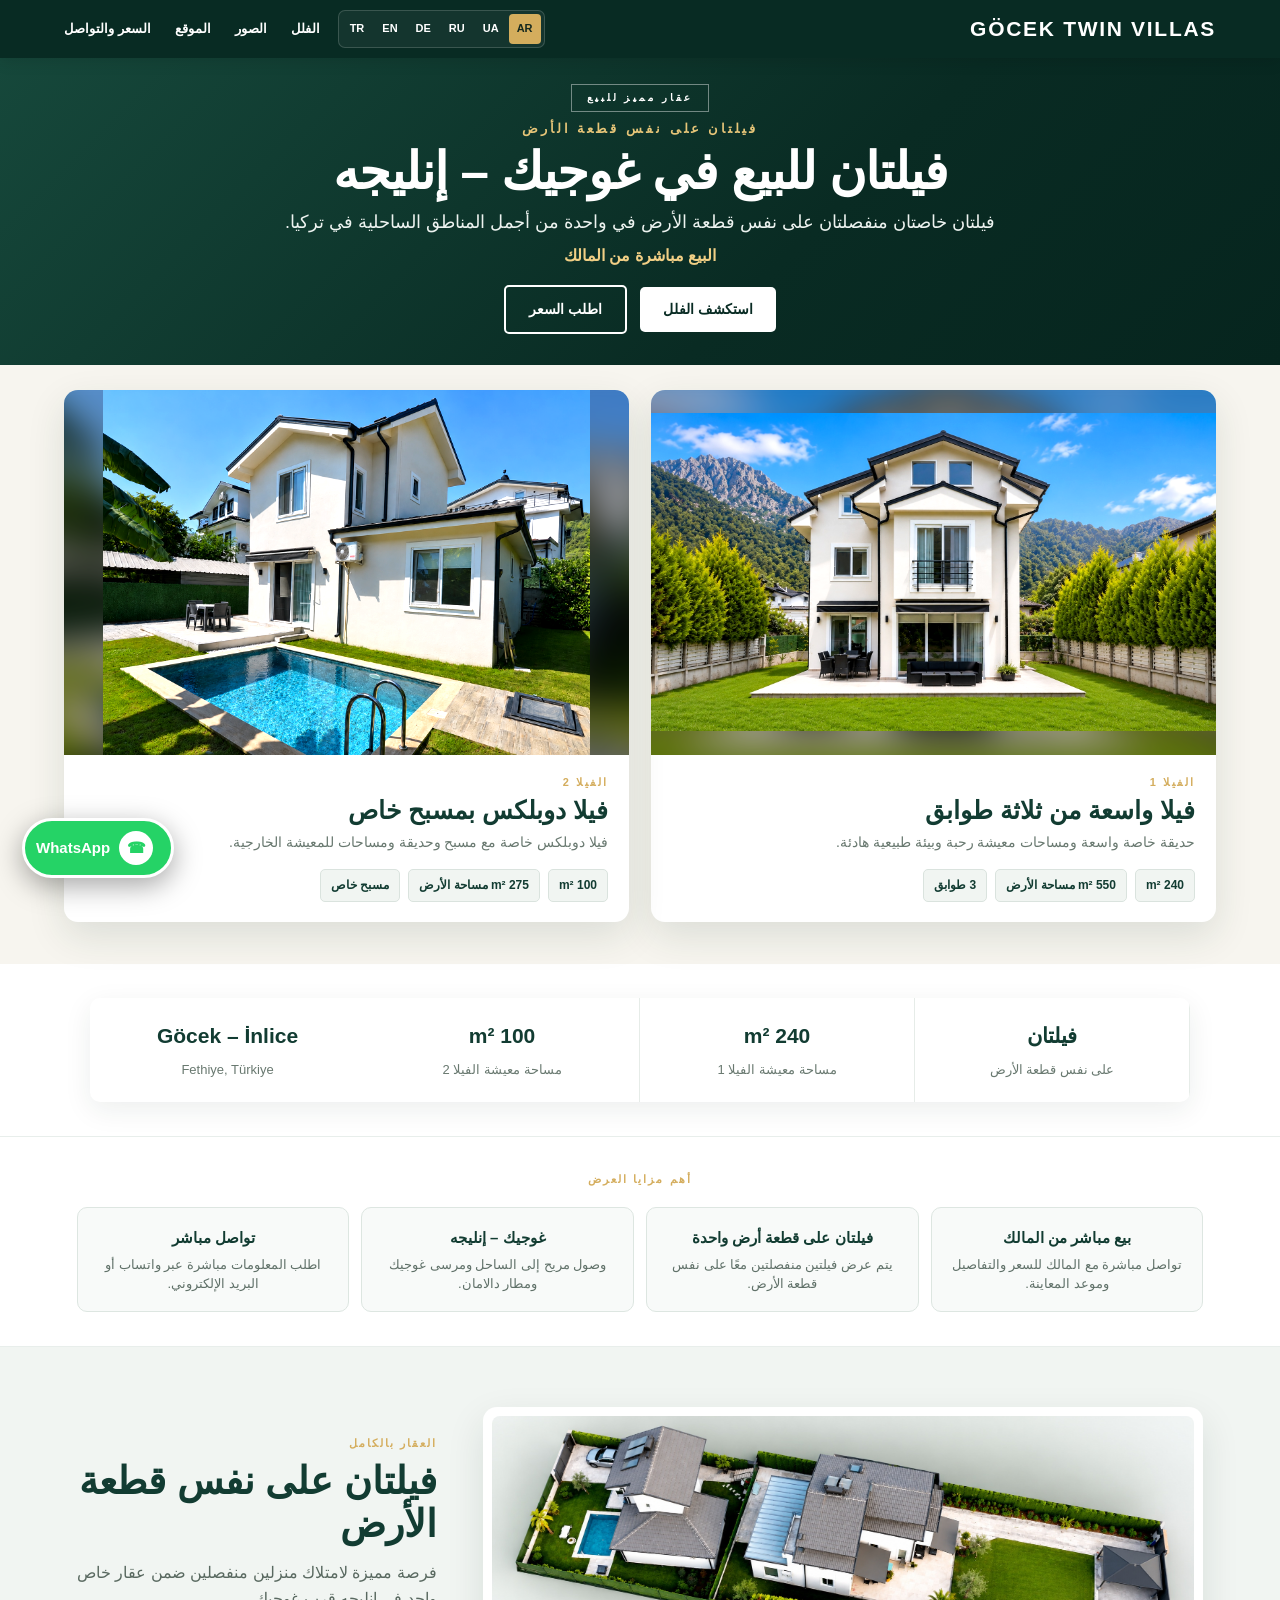
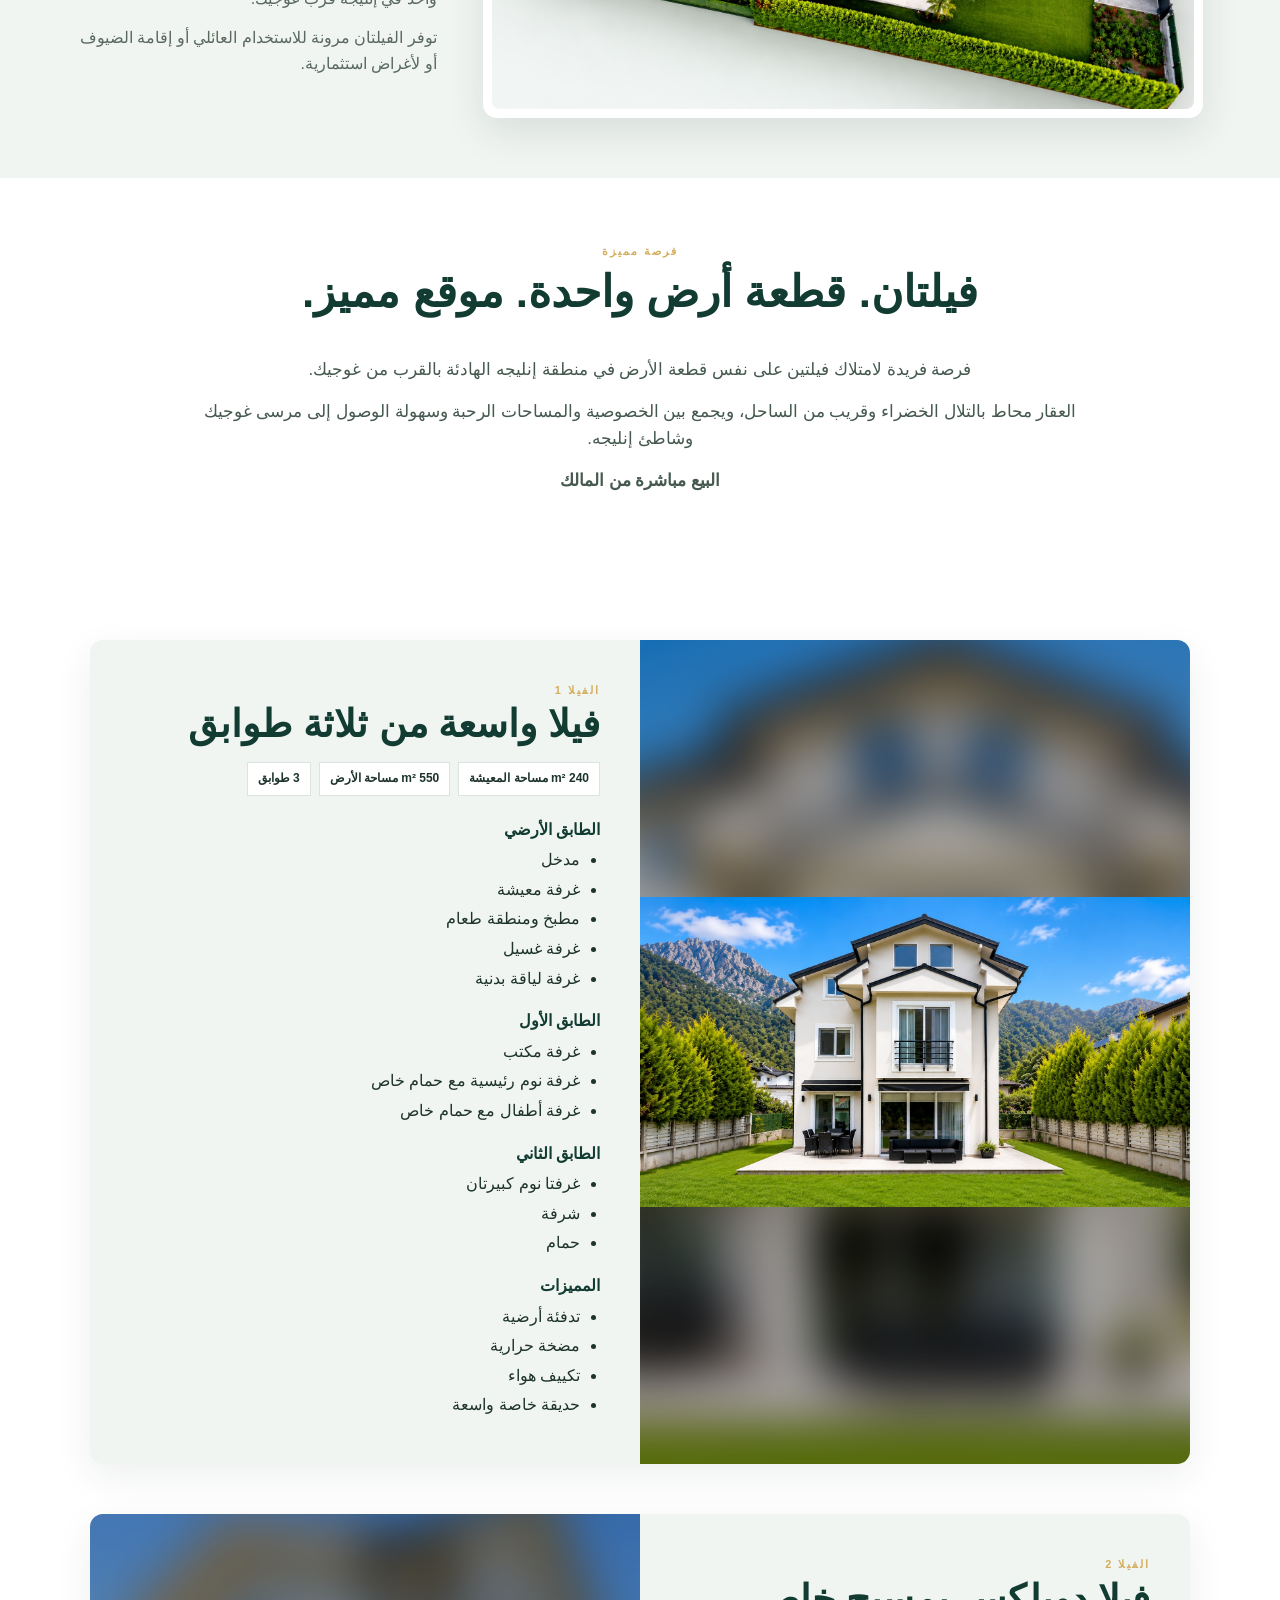
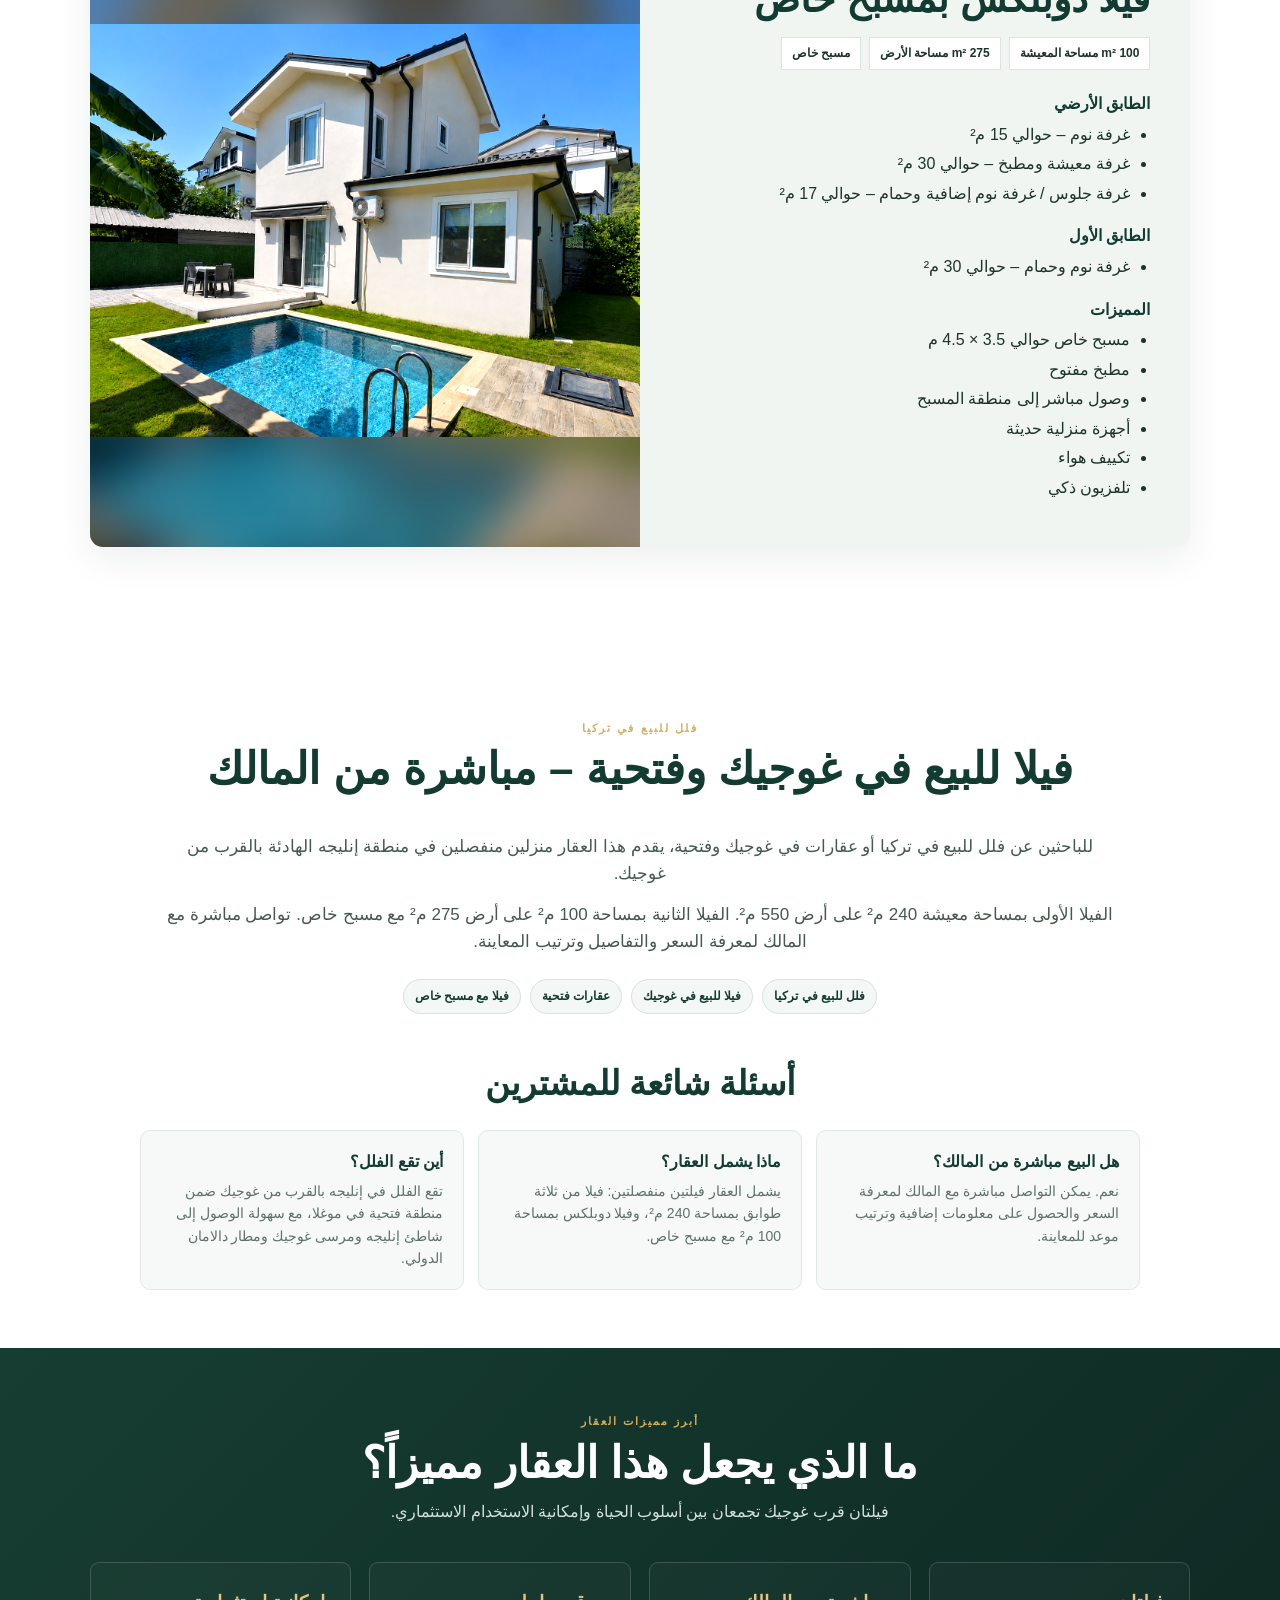
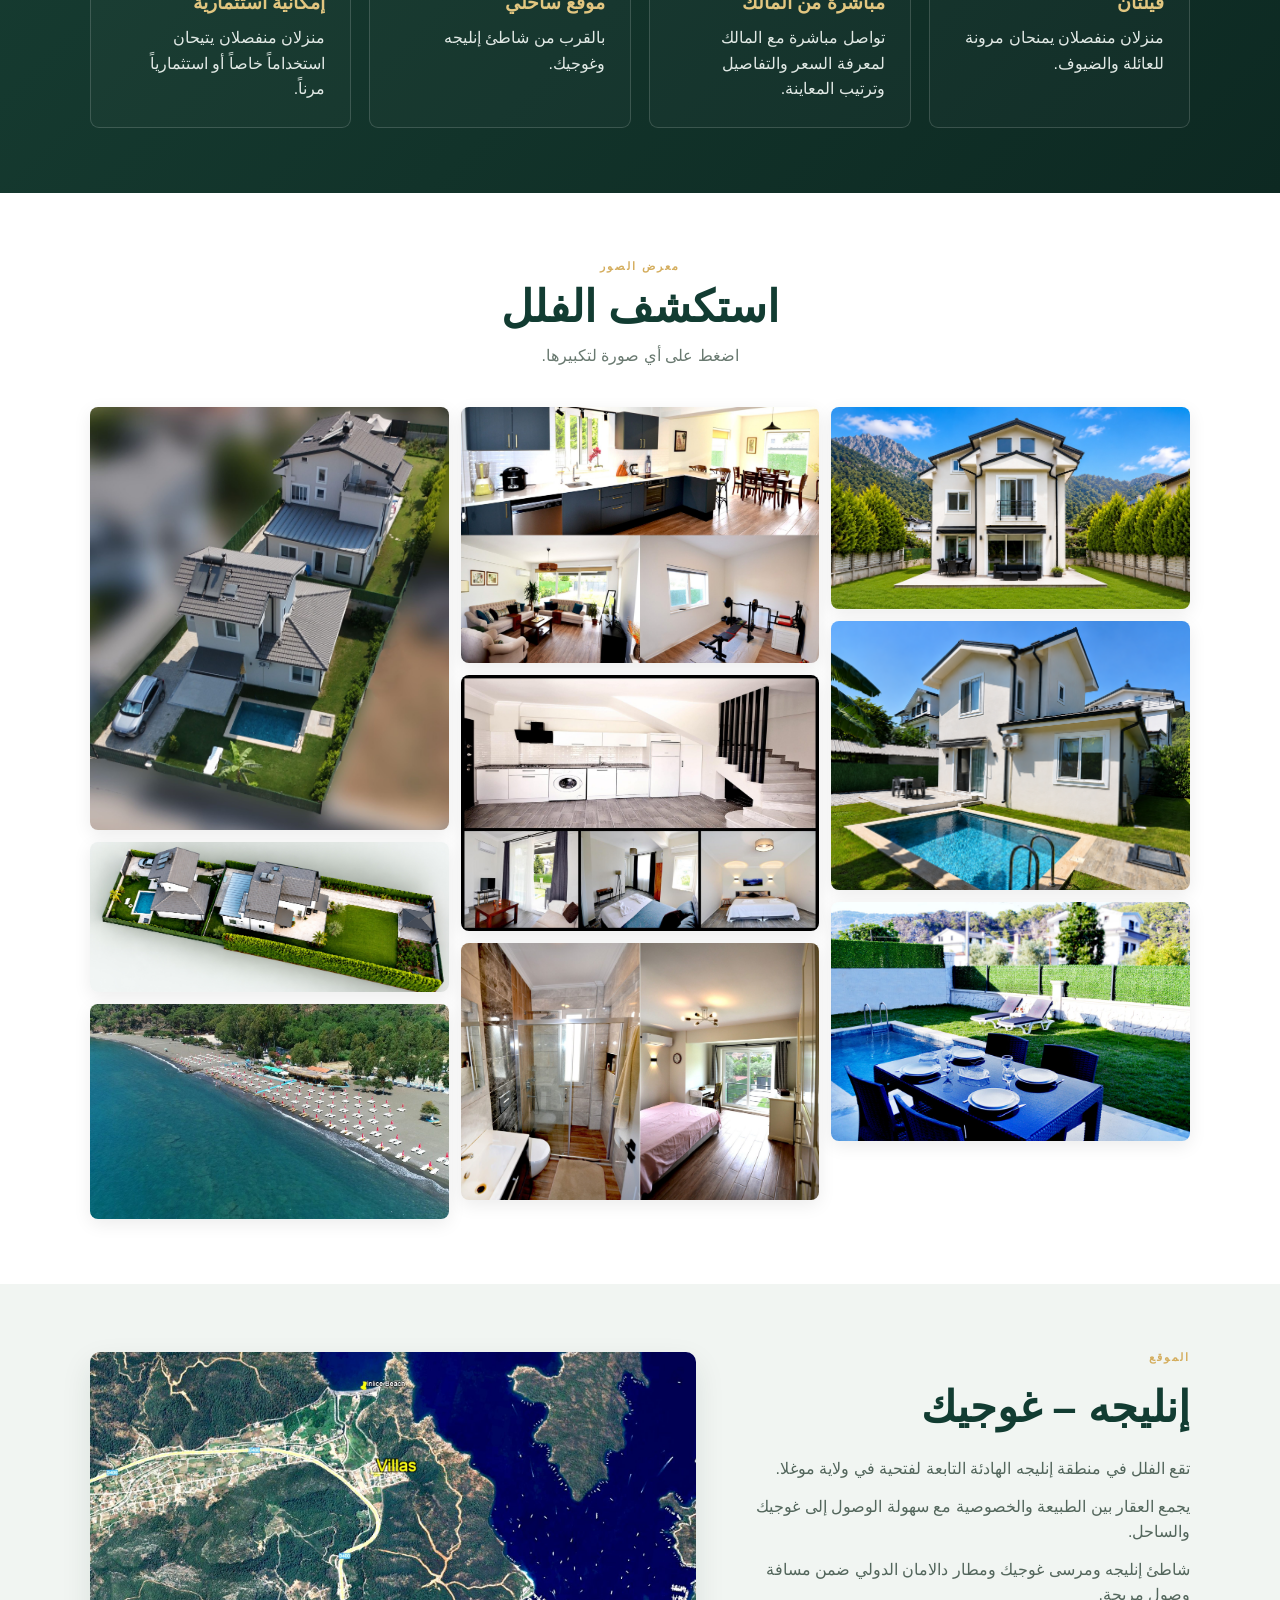
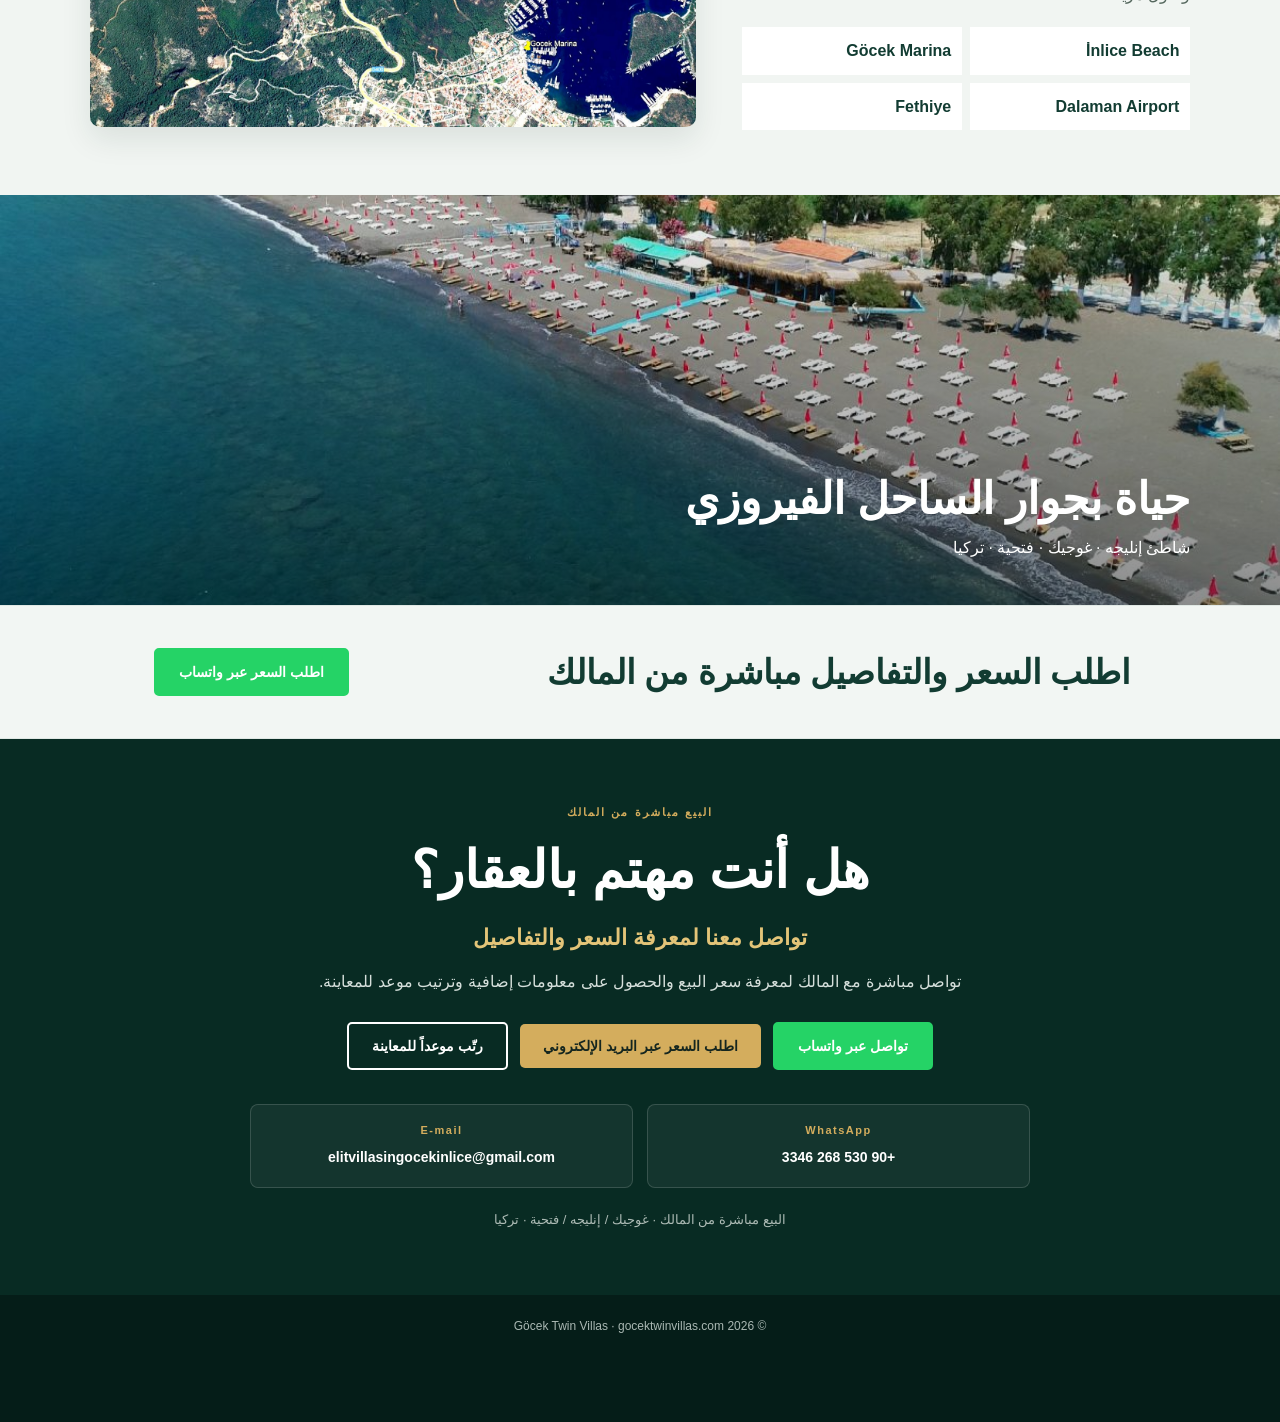
==== ar/index.html @ 081fe154 "y10" ====
<!DOCTYPE html>

<html dir="rtl" lang="ar">
<head>
<!-- Google tag (gtag.js) -->
<script async src="https://www.googletagmanager.com/gtag/js?id=G-7M6QVQJSMQ"></script>
<script>
  window.dataLayer = window.dataLayer || [];
  function gtag(){dataLayer.push(arguments);}
  gtag('js', new Date());
  gtag('config', 'G-7M6QVQJSMQ');
</script>

<meta charset="utf-8"/>
<meta content="width=device-width, initial-scale=1.0" name="viewport"/>
<title>فلل للبيع في غوجيك، تركيا | فيلتان مباشرة من المالك</title>
<meta content="فلل للبيع في تركيا: فيلتان في إنليجه قرب غوجيك وفتحية. فيلا 240 م² وفيلا دوبلكس 100 م² مع مسبح خاص. البيع مباشرة من المالك." name="description"/>
<meta content="index, follow, max-image-preview:large" name="robots"/>
<link href="https://gocektwinvillas.com/ar/" rel="canonical"/>
<link href="https://gocektwinvillas.com/" hreflang="tr-TR" rel="alternate"/>
<link href="https://gocektwinvillas.com/en/" hreflang="en" rel="alternate"/>
<link href="https://gocektwinvillas.com/de/" hreflang="de-DE" rel="alternate"/>
<link href="https://gocektwinvillas.com/ru/" hreflang="ru-RU" rel="alternate"/>
<link href="https://gocektwinvillas.com/uk/" hreflang="uk-UA" rel="alternate"/>
<link href="https://gocektwinvillas.com/ar/" hreflang="ar" rel="alternate"/>
<link href="https://gocektwinvillas.com/en/" hreflang="x-default" rel="alternate"/>
<link href='data:image/svg+xml,&lt;svg xmlns="http://www.w3.org/2000/svg" viewBox="0 0 100 100"&gt;&lt;rect width="100" height="100" rx="18" fill="%23082b23"/&gt;&lt;path d="M15 52L50 22L85 52V84H60V61H40V84H15Z" fill="%23d4ad5d"/&gt;&lt;/svg&gt;' rel="icon" type="image/svg+xml"/>
<meta content="website" property="og:type"/>
<meta content="فلل للبيع في غوجيك، تركيا | فيلتان مباشرة من المالك" property="og:title"/>
<meta content="فلل للبيع في تركيا: فيلتان في إنليجه قرب غوجيك وفتحية. فيلا 240 م² وفيلا دوبلكس 100 م² مع مسبح خاص. البيع مباشرة من المالك." property="og:description"/>
<meta content="https://gocektwinvillas.com/ar/" property="og:url"/>
<meta content="https://gocektwinvillas.com/villa-aerial-overview.jpg?v=1600" property="og:image"/>
<meta content="Göcek Twin Villas" property="og:site_name"/>
<meta content="tr_TR" property="og:locale:alternate"/>
<meta content="en_US" property="og:locale:alternate"/>
<meta content="de_DE" property="og:locale:alternate"/>
<meta content="ru_RU" property="og:locale:alternate"/>
<meta content="uk_UA" property="og:locale:alternate"/>
<meta content="ar_AR" property="og:locale:alternate"/>
<meta content="ar_AR" property="og:locale"/>
<meta content="summary_large_image" name="twitter:card"/>
<meta content="فلل للبيع في غوجيك، تركيا | فيلتان مباشرة من المالك" name="twitter:title"/>
<meta content="فلل للبيع في تركيا: فيلتان في إنليجه قرب غوجيك وفتحية. فيلا 240 م² وفيلا دوبلكس 100 م² مع مسبح خاص. البيع مباشرة من المالك." name="twitter:description"/>
<meta content="https://gocektwinvillas.com/villa-aerial-overview.jpg?v=1600" name="twitter:image"/>
<link as="image" href="/villa-garden-exterior.jpg?v=1600" rel="preload"/><link href="/style.css?v=1600" rel="stylesheet"/>
<script type="application/ld+json">
{
  "@context":"https://schema.org",
  "@type":"WebPage",
  "url":"https://gocektwinvillas.com/ar/",
  "name":"فلل للبيع في غوجيك، تركيا | فيلتان مباشرة من المالك",
  "description":"فلل للبيع في تركيا: فيلتان في إنليجه قرب غوجيك وفتحية. فيلا 240 م² وفيلا دوبلكس 100 م² مع مسبح خاص. البيع مباشرة من المالك.",
  "inLanguage":"ar",
  "about":{
    "@type":"Place",
    "name":"Göcek Twin Villas",
    "address":{
      "@type":"PostalAddress",
      "addressLocality":"İnlice",
      "addressRegion":"Muğla",
      "addressCountry":"TR"
    }
  }
}
</script>
<script type="application/ld+json">
{
  "@context": "https://schema.org",
  "@type": "FAQPage",
  "mainEntity": [
    {
      "@type": "Question",
      "name": "هل البيع مباشرة من المالك؟",
      "acceptedAnswer": {
        "@type": "Answer",
        "text": "نعم. يمكن التواصل مباشرة مع المالك لمعرفة السعر والحصول على معلومات إضافية وترتيب موعد للمعاينة."
      }
    },
    {
      "@type": "Question",
      "name": "ماذا يشمل العقار؟",
      "acceptedAnswer": {
        "@type": "Answer",
        "text": "توجد فيلتان منفصلتان على نفس قطعة الأرض: فيلا من ثلاثة طوابق بمساحة 240 م²، وفيلا دوبلكس بمساحة 100 م² مع مسبح خاص."
      }
    },
    {
      "@type": "Question",
      "name": "أين تقع الفلل؟",
      "acceptedAnswer": {
        "@type": "Answer",
        "text": "تقع الفلل في إنليجه بالقرب من غوجيك ضمن منطقة فتحية في موغلا، مع سهولة الوصول إلى شاطئ إنليجه ومرسى غوجيك ومطار دالامان الدولي."
      }
    }
  ]
}
</script>
</head>
<body>
<nav>
<a class="logo" href="/ar/">GÖCEK TWIN VILLAS</a>
<div class="nav-right">
<div class="nav-links">
<a href="#villas">الفلل</a>
<a href="#gallery">الصور</a>
<a href="#location">الموقع</a>
<a href="#contact">السعر والتواصل</a>
</div>
<div class="language-switcher">
<a href="/" hreflang="tr-TR">TR</a>
<a href="/en/" hreflang="en">EN</a>
<a href="/de/" hreflang="de-DE">DE</a>
<a href="/ru/" hreflang="ru-RU">RU</a>
<a href="/uk/" hreflang="uk-UA">UA</a>
<a class="active" href="/ar/" hreflang="ar">AR</a>
</div>
</div>
</nav>
<header class="hero" id="top">
<div class="sale-badge">عقار مميز للبيع</div>
<div class="hero-kicker">فيلتان على نفس قطعة الأرض</div>
<h1>فيلتان للبيع في غوجيك – إنليجه</h1>
<p class="hero-description">فيلتان خاصتان منفصلتان على نفس قطعة الأرض في واحدة من أجمل المناطق الساحلية في تركيا.</p>
<div class="owner-text">البيع مباشرة من المالك</div>
<div class="hero-buttons">
<a class="button button-light" href="#villas">استكشف الفلل</a>
<a class="button button-outline" href="#contact">اطلب السعر</a>
</div>
</header>
<div class="main-villas">
<div class="main-villa-grid">
<article class="property-card villa-one-card">
<div class="property-image-wrap">
<img alt="فيلا واسعة من ثلاثة طوابق مع حديقة خاصة في إنليجه قرب غوجيك" decoding="async" fetchpriority="high" loading="eager" src="/villa-garden-exterior.jpg?v=1600"/>
</div>
<div class="property-content">
<div class="property-label">الفيلا 1</div>
<h2>فيلا واسعة من ثلاثة طوابق</h2>
<p>حديقة خاصة واسعة ومساحات معيشة رحبة وبيئة طبيعية هادئة.</p>
<div class="property-stats">
<div class="property-stat">240 m²</div>
<div class="property-stat">550 m² مساحة الأرض</div>
<div class="property-stat">3 طوابق</div>
</div>
</div>
</article>
<article class="property-card villa-two-card">
<div class="property-image-wrap">
<img alt="فيلا دوبلكس مع مسبح خاص في إنليجه قرب غوجيك" decoding="async" loading="eager" src="/villa-two-new.jpg?v=1600"/>
</div>
<div class="property-content">
<div class="property-label">الفيلا 2</div>
<h2>فيلا دوبلكس بمسبح خاص</h2>
<p>فيلا دوبلكس خاصة مع مسبح وحديقة ومساحات للمعيشة الخارجية.</p>
<div class="property-stats">
<div class="property-stat">100 m²</div>
<div class="property-stat">275 m² مساحة الأرض</div>
<div class="property-stat">مسبح خاص</div>
</div>
</div>
</article>
</div>
</div>
<div class="summary">
<div class="summary-grid">
<div class="summary-item"><strong>فيلتان</strong><span>على نفس قطعة الأرض</span></div>
<div class="summary-item"><strong>240 m²</strong><span>مساحة معيشة الفيلا 1</span></div>
<div class="summary-item"><strong>100 m²</strong><span>مساحة معيشة الفيلا 2</span></div>
<div class="summary-item"><strong>Göcek – İnlice</strong><span>Fethiye, Türkiye</span></div>
</div>
</div>
<section aria-label="أهم مزايا العرض" class="trust-strip">
<div class="container">
<div class="trust-title">أهم مزايا العرض</div>
<div class="trust-grid">
<div class="trust-card"><h3>بيع مباشر من المالك</h3><p>تواصل مباشرة مع المالك للسعر والتفاصيل وموعد المعاينة.</p></div>
<div class="trust-card"><h3>فيلتان على قطعة أرض واحدة</h3><p>يتم عرض فيلتين منفصلتين معًا على نفس قطعة الأرض.</p></div>
<div class="trust-card"><h3>غوجيك – إنليجه</h3><p>وصول مريح إلى الساحل ومرسى غوجيك ومطار دالامان.</p></div>
<div class="trust-card"><h3>تواصل مباشر</h3><p>اطلب المعلومات مباشرة عبر واتساب أو البريد الإلكتروني.</p></div>
</div>
</div>
</section>
<div class="aerial-section">
<div class="aerial-grid">
<div class="aerial-photo">
<img alt="منظر جوي لفيلتين على نفس قطعة الأرض في غوجيك" decoding="async" loading="lazy" src="/villa-aerial-overview.jpg?v=1600"/>
</div>
<div class="aerial-text">
<div class="eyebrow">العقار بالكامل</div>
<h2>فيلتان على نفس قطعة الأرض</h2>
<p>فرصة مميزة لامتلاك منزلين منفصلين ضمن عقار خاص واحد في إنليجه قرب غوجيك.</p>
<p>توفر الفيلتان مرونة للاستخدام العائلي أو إقامة الضيوف أو لأغراض استثمارية.</p>
</div>
</div>
</div>
<section>
<div class="container">
<div class="section-heading">
<div class="eyebrow">فرصة مميزة</div>
<h2>فيلتان. قطعة أرض واحدة. موقع مميز.</h2>
</div>
<div class="intro-copy">
<p>فرصة فريدة لامتلاك فيلتين على نفس قطعة الأرض في منطقة إنليجه الهادئة بالقرب من غوجيك.</p>
<p>العقار محاط بالتلال الخضراء وقريب من الساحل، ويجمع بين الخصوصية والمساحات الرحبة وسهولة الوصول إلى مرسى غوجيك وشاطئ إنليجه.</p>
<p><strong>البيع مباشرة من المالك</strong></p>
</div>
</div>
</section>
<section id="villas">
<div class="container">
<div class="villa-detail">
<div class="villa-photo">
<img alt="فيلا واسعة من ثلاثة طوابق مع حديقة خاصة في إنليجه قرب غوجيك" decoding="async" loading="lazy" src="/villa-garden-exterior.jpg?v=1600"/>
</div>
<div class="villa-info">
<div class="villa-label">الفيلا 1</div>
<h2>فيلا واسعة من ثلاثة طوابق</h2>
<div class="stats">
<div class="stat">240 m² مساحة المعيشة</div>
<div class="stat">550 m² مساحة الأرض</div>
<div class="stat">3 طوابق</div>
</div>
<h3>الطابق الأرضي</h3><ul><li>مدخل</li>
<li>غرفة معيشة</li>
<li>مطبخ ومنطقة طعام</li>
<li>غرفة غسيل</li>
<li>غرفة لياقة بدنية</li></ul>
<h3>الطابق الأول</h3><ul><li>غرفة مكتب</li>
<li>غرفة نوم رئيسية مع حمام خاص</li>
<li>غرفة أطفال مع حمام خاص</li></ul>
<h3>الطابق الثاني</h3><ul><li>غرفتا نوم كبيرتان</li>
<li>شرفة</li>
<li>حمام</li></ul>
<h3>المميزات</h3><ul><li>تدفئة أرضية</li>
<li>مضخة حرارية</li>
<li>تكييف هواء</li>
<li>حديقة خاصة واسعة</li></ul>
</div>
</div>
<div class="villa-detail reverse">
<div class="villa-photo">
<img alt="فيلا دوبلكس مع مسبح خاص في إنليجه قرب غوجيك" decoding="async" loading="lazy" src="/villa-two-new.jpg?v=1600"/>
</div>
<div class="villa-info">
<div class="villa-label">الفيلا 2</div>
<h2>فيلا دوبلكس بمسبح خاص</h2>
<div class="stats">
<div class="stat">100 m² مساحة المعيشة</div>
<div class="stat">275 m² مساحة الأرض</div>
<div class="stat">مسبح خاص</div>
</div>
<h3>الطابق الأرضي</h3><ul><li>غرفة نوم – حوالي 15 م²</li>
<li>غرفة معيشة ومطبخ – حوالي 30 م²</li>
<li>غرفة جلوس / غرفة نوم إضافية وحمام – حوالي 17 م²</li></ul>
<h3>الطابق الأول</h3><ul><li>غرفة نوم وحمام – حوالي 30 م²</li></ul>
<h3>المميزات</h3><ul><li>مسبح خاص حوالي 3.5 × 4.5 م</li>
<li>مطبخ مفتوح</li>
<li>وصول مباشر إلى منطقة المسبح</li>
<li>أجهزة منزلية حديثة</li>
<li>تكييف هواء</li>
<li>تلفزيون ذكي</li></ul>
</div>
</div>
</div>
</section>
<section class="market-seo">
<div class="container">
<div class="section-heading">
<div class="eyebrow">فلل للبيع في تركيا</div>
<h2>فيلا للبيع في غوجيك وفتحية – مباشرة من المالك</h2>
</div>
<div class="market-copy">
<p>للباحثين عن فلل للبيع في تركيا أو عقارات في غوجيك وفتحية، يقدم هذا العقار منزلين منفصلين في منطقة إنليجه الهادئة بالقرب من غوجيك.</p>
<p>الفيلا الأولى بمساحة معيشة 240 م² على أرض 550 م². الفيلا الثانية بمساحة 100 م² على أرض 275 م² مع مسبح خاص. تواصل مباشرة مع المالك لمعرفة السعر والتفاصيل وترتيب المعاينة.</p>
<div class="market-keywords"><span>فلل للبيع في تركيا</span><span>فيلا للبيع في غوجيك</span><span>عقارات فتحية</span><span>فيلا مع مسبح خاص</span></div>
</div>
<div class="faq-wrap">
<h2>أسئلة شائعة للمشترين</h2>
<div class="faq-grid"><div class="faq-item"><h3>هل البيع مباشرة من المالك؟</h3><p>نعم. يمكن التواصل مباشرة مع المالك لمعرفة السعر والحصول على معلومات إضافية وترتيب موعد للمعاينة.</p></div><div class="faq-item"><h3>ماذا يشمل العقار؟</h3><p>يشمل العقار فيلتين منفصلتين: فيلا من ثلاثة طوابق بمساحة 240 م²، وفيلا دوبلكس بمساحة 100 م² مع مسبح خاص.</p></div><div class="faq-item"><h3>أين تقع الفلل؟</h3><p>تقع الفلل في إنليجه بالقرب من غوجيك ضمن منطقة فتحية في موغلا، مع سهولة الوصول إلى شاطئ إنليجه ومرسى غوجيك ومطار دالامان الدولي.</p></div></div>
</div>
</div>
</section>
<section class="highlights">
<div class="container">
<div class="section-heading">
<div class="eyebrow">أبرز مميزات العقار</div>
<h2>ما الذي يجعل هذا العقار مميزاً؟</h2>
<p>فيلتان قرب غوجيك تجمعان بين أسلوب الحياة وإمكانية الاستخدام الاستثماري.</p>
</div>
<div class="highlight-grid"><div class="highlight-card"><h3>فيلتان</h3><p>منزلان منفصلان يمنحان مرونة للعائلة والضيوف.</p></div>
<div class="highlight-card"><h3>مباشرة من المالك</h3><p>تواصل مباشرة مع المالك لمعرفة السعر والتفاصيل وترتيب المعاينة.</p></div>
<div class="highlight-card"><h3>موقع ساحلي</h3><p>بالقرب من شاطئ إنليجه وغوجيك.</p></div>
<div class="highlight-card"><h3>إمكانية استثمارية</h3><p>منزلان منفصلان يتيحان استخداماً خاصاً أو استثمارياً مرناً.</p></div></div>
</div>
</section>
<section id="gallery">
<div class="container">
<div class="section-heading">
<div class="eyebrow">معرض الصور</div>
<h2>استكشف الفلل</h2>
<p>اضغط على أي صورة لتكبيرها.</p>
</div>
<div class="gallery"><img alt="فيلا واسعة من ثلاثة طوابق مع حديقة خاصة في إنليجه قرب غوجيك" decoding="async" loading="lazy" src="/villa-garden-exterior.jpg?v=1600"/>
<img alt="فيلا دوبلكس مع مسبح خاص في إنليجه قرب غوجيك" decoding="async" loading="lazy" src="/villa-two-new.jpg?v=1600"/>
<img alt="مسبح خاص وتراس الفيلا" decoding="async" loading="lazy" src="/villa-pool-terrace.jpg?v=1600"/>
<img alt="غرفة المعيشة الحديثة داخل الفيلا" decoding="async" loading="lazy" src="/villa-interior-living.jpg?v=1600"/>
<img alt="تفاصيل داخلية لفلل Göcek Twin Villas" decoding="async" loading="lazy" src="/villa-interior-collage.jpg?v=1600"/>
<img alt="غرفة نوم وحمام في الفيلا" decoding="async" loading="lazy" src="/villa-bedroom-bathroom.jpg?v=1600"/>
<img alt="منظر جوي للفلل في إنليجه قرب غوجيك" decoding="async" loading="lazy" src="/villa-drone-view.jpg?v=1600"/>
<img alt="منظر جوي لفيلتين على نفس قطعة الأرض في غوجيك" decoding="async" loading="lazy" src="/villa-aerial-overview.jpg?v=1600"/>
<img alt="شاطئ إنليجه قرب غوجيك في تركيا" decoding="async" loading="lazy" src="/ince-beach.jpg?v=1600"/></div>
</div>
</section>
<section class="location" id="location">
<div class="container location-grid">
<div>
<div class="eyebrow">الموقع</div>
<h2>إنليجه – غوجيك</h2>
<p>تقع الفلل في منطقة إنليجه الهادئة التابعة لفتحية في ولاية موغلا.</p>
<p>يجمع العقار بين الطبيعة والخصوصية مع سهولة الوصول إلى غوجيك والساحل.</p>
<p>شاطئ إنليجه ومرسى غوجيك ومطار دالامان الدولي ضمن مسافة وصول مريحة.</p>
<div class="location-points">
<div class="location-point">İnlice Beach</div>
<div class="location-point">Göcek Marina</div>
<div class="location-point">Dalaman Airport</div>
<div class="location-point">Fethiye</div>
</div>
</div>
<div>
<img alt="خريطة موقع الفلل في إنليجه قرب غوجيك" decoding="async" loading="lazy" src="/villa-location-map.jpg?v=1600"/>
</div>
</div>
</section>
<div class="beach-banner">
<div>
<h2>حياة بجوار الساحل الفيروزي</h2>
<p>شاطئ إنليجه · غوجيك · فتحية · تركيا</p>
</div>
</div>
<section aria-label="اطلب السعر والتفاصيل مباشرة من المالك" class="pre-contact-cta">
<div class="pre-contact-inner">
<h2>اطلب السعر والتفاصيل مباشرة من المالك</h2>
<a class="button button-whatsapp" href="https://wa.me/905302683346?text=%D9%85%D8%B1%D8%AD%D8%A8%D8%A7%D9%8B%D8%8C%20%D8%A3%D9%88%D8%AF%20%D9%85%D8%B9%D8%B1%D9%81%D8%A9%20%D8%B3%D8%B9%D8%B1%20%D8%A7%D9%84%D8%A8%D9%8A%D8%B9%20%D9%88%D8%AA%D9%81%D8%A7%D8%B5%D9%8A%D9%84%20%D8%A7%D9%84%D9%81%D9%8A%D9%84%D8%AA%D9%8A%D9%86%20%D8%A7%D9%84%D9%85%D9%88%D8%AC%D9%88%D8%AF%D8%AA%D9%8A%D9%86%20%D8%B9%D9%84%D9%89%20%D9%86%D9%81%D8%B3%20%D9%82%D8%B7%D8%B9%D8%A9%20%D8%A7%D9%84%D8%A3%D8%B1%D8%B6%20%D9%81%D9%8A%20%D8%BA%D9%88%D8%AC%D9%8A%D9%83%20-%20%D8%A5%D9%86%D9%84%D9%8A%D8%AC%D9%87." rel="noopener noreferrer" target="_blank">اطلب السعر عبر واتساب</a>
</div>
</section>
<section class="contact" id="contact">
<div class="container">
<div class="eyebrow">البيع مباشرة من المالك</div>
<h2>هل أنت مهتم بالعقار؟</h2>
<div class="price">تواصل معنا لمعرفة السعر والتفاصيل</div>
<p class="contact-description">تواصل مباشرة مع المالك لمعرفة سعر البيع والحصول على معلومات إضافية وترتيب موعد للمعاينة.</p>
<a class="button button-whatsapp" href="https://wa.me/905302683346?text=%D9%85%D8%B1%D8%AD%D8%A8%D8%A7%D9%8B%D8%8C%20%D8%A3%D9%88%D8%AF%20%D8%A7%D9%84%D8%AD%D8%B5%D9%88%D9%84%20%D8%B9%D9%84%D9%89%20%D9%85%D8%B9%D9%84%D9%88%D9%85%D8%A7%D8%AA%20%D9%88%D9%85%D8%B9%D8%B1%D9%81%D8%A9%20%D8%B3%D8%B9%D8%B1%20%D8%A7%D9%84%D9%81%D9%8A%D9%84%D8%AA%D9%8A%D9%86%20%D9%81%D9%8A%20%D8%BA%D9%88%D8%AC%D9%8A%D9%83%D8%8C%20%D8%A5%D9%86%D9%84%D9%8A%D8%AC%D9%87." rel="noopener noreferrer" target="_blank">تواصل عبر واتساب</a>
<a class="button button-gold" href="mailto:elitvillasingocekinlice@gmail.com?subject=G%C3%B6cek%20Twin%20Villas%20-%20%D8%B7%D9%84%D8%A8%20%D8%A7%D9%84%D8%B3%D8%B9%D8%B1">اطلب السعر عبر البريد الإلكتروني</a>
<a class="button button-outline" href="mailto:elitvillasingocekinlice@gmail.com?subject=%D8%B1%D8%AA%D9%91%D8%A8%20%D9%85%D9%88%D8%B9%D8%AF%D8%A7%D9%8B%20%D9%84%D9%84%D9%85%D8%B9%D8%A7%D9%8A%D9%86%D8%A9">رتّب موعداً للمعاينة</a>
<div class="contact-info">
<div class="contact-info-box">
<span class="contact-info-label">WhatsApp</span>
<a href="https://wa.me/905302683346" rel="noopener noreferrer" target="_blank">+90 530 268 3346</a>
</div>
<div class="contact-info-box">
<span class="contact-info-label">E-mail</span>
<a href="mailto:elitvillasingocekinlice@gmail.com">elitvillasingocekinlice@gmail.com</a>
</div>
</div>
<div class="direct-owner-footer">البيع مباشرة من المالك · غوجيك / إنليجه / فتحية · تركيا</div>
</div>
</section>
<footer>© 2026 Göcek Twin Villas · gocektwinvillas.com</footer>
<a aria-label="تواصل عبر واتساب" class="floating-whatsapp" href="https://wa.me/905302683346?text=%D9%85%D8%B1%D8%AD%D8%A8%D8%A7%D9%8B%D8%8C%20%D8%A3%D9%88%D8%AF%20%D8%A7%D9%84%D8%AD%D8%B5%D9%88%D9%84%20%D8%B9%D9%84%D9%89%20%D9%85%D8%B9%D9%84%D9%88%D9%85%D8%A7%D8%AA%20%D9%88%D9%85%D8%B9%D8%B1%D9%81%D8%A9%20%D8%B3%D8%B9%D8%B1%20%D8%A7%D9%84%D9%81%D9%8A%D9%84%D8%AA%D9%8A%D9%86%20%D9%81%D9%8A%20%D8%BA%D9%88%D8%AC%D9%8A%D9%83%D8%8C%20%D8%A5%D9%86%D9%84%D9%8A%D8%AC%D9%87." rel="noopener noreferrer" target="_blank">
<span class="whatsapp-icon">☎</span>
<span class="floating-whatsapp-text">WhatsApp</span>
</a>
<div class="lightbox" id="lightbox">
<span class="close-lightbox" id="closeLightbox">×</span>
<img alt="صورة Göcek Twin Villas" id="lightboxImage" src=""/>
</div>
<script src="/gallery.js?v=1600"></script>
</body>
</html>
---- style.css ----
:root{
  --green:#123c32; --dark:#082b23; --dark2:#051d18; --gold:#d4ad5d;
  --cream:#f7f5ef; --light:#f1f5f2; --text:#1d332b; --muted:#697970; --white:#fff;
}
*{box-sizing:border-box;margin:0;padding:0}
html{scroll-behavior:smooth}
body{font-family:Arial,Helvetica,sans-serif;background:#fff;color:var(--text);line-height:1.6}
img{display:block;max-width:100%}
a{text-decoration:none}
nav{position:sticky;top:0;z-index:1500;min-height:58px;display:flex;justify-content:space-between;align-items:center;gap:20px;padding:9px 5%;background:var(--dark);box-shadow:0 3px 15px rgba(0,0,0,.12)}
.logo{color:#fff;font-size:21px;font-weight:900;letter-spacing:1.7px;white-space:nowrap}
.nav-right{display:flex;align-items:center;gap:18px}
.nav-links{display:flex;align-items:center;gap:24px}
.nav-links a{color:#fff;font-size:13px;font-weight:800}
.nav-links a:hover{color:var(--gold)}
.language-switcher{display:flex;align-items:center;gap:2px;padding:3px;border:1px solid rgba(255,255,255,.16);border-radius:7px;background:rgba(255,255,255,.05)}
.language-switcher a{border-radius:4px;padding:6px 8px;color:#fff;font-size:11px;font-weight:800}
.language-switcher a:hover{background:rgba(255,255,255,.12)}
.language-switcher a.active{color:#14281f;background:var(--gold)}
.hero{width:100%;padding:25px 20px 27px;text-align:center;color:#fff;background:linear-gradient(135deg,#16483b 0%,#092b23 62%,#06251e 100%)}
.sale-badge{display:inline-block;margin-bottom:7px;padding:5px 15px;border:1px solid rgba(255,255,255,.42);font-size:10px;font-weight:800;letter-spacing:3px}
.hero-kicker{margin-bottom:5px;color:#e6c578;font-size:13px;font-weight:900;letter-spacing:3px}
.hero h1{max-width:940px;margin:0 auto 10px;font-size:clamp(35px,4vw,52px);line-height:1.04;letter-spacing:-1px}
.hero-description{max-width:830px;margin:0 auto 5px;color:#edf3f0;font-size:clamp(15px,1.5vw,18px)}
.owner-text{margin-top:6px;color:#f1cf85;font-size:16px;font-weight:900}
.hero-buttons{margin-top:13px}
.button{display:inline-block;margin:4px;padding:11px 23px;border-radius:5px;font-size:14px;font-weight:900;transition:.2s}
.button:hover{transform:translateY(-2px)}
.button-light{color:var(--dark);background:#fff}
.button-outline{color:#fff;border:2px solid #fff;background:transparent}
.button-gold{color:#15261f;background:var(--gold)}
.button-whatsapp{color:#fff;border:2px solid #25D366;background:#25D366}
.main-villas{width:100%;padding:25px 5% 42px;background:var(--cream)}
.main-villa-grid{width:min(1450px,100%);margin:0 auto;display:grid;grid-template-columns:repeat(2,minmax(0,1fr));gap:22px;align-items:stretch}
.property-card{width:100%;min-width:0;display:flex;flex-direction:column;overflow:hidden;border-radius:14px;background:#fff;box-shadow:0 14px 38px rgba(25,55,44,.12)}
.property-image-wrap{position:relative;width:100%;height:365px;overflow:hidden;background:#e7ece9}
.villa-one-card .property-image-wrap::before{content:"";position:absolute;inset:-25px;background:url("/villa-garden-exterior.jpg?v=1600") center center/cover no-repeat;filter:blur(18px) brightness(.78) saturate(1.04);transform:scale(1.08);z-index:0}
.villa-one-card .property-image-wrap img{position:absolute;z-index:2;inset:0;width:100%;height:100%;object-fit:contain !important;object-position:center center !important;filter:brightness(1.04) contrast(1.02) saturate(1.02)}
.villa-two-card .property-image-wrap::before{content:"";position:absolute;inset:-25px;background:url("/villa-two-new.jpg?v=1600") center center/cover no-repeat;filter:blur(18px) brightness(.80) saturate(1.05);transform:scale(1.08);z-index:0}
.villa-two-card .property-image-wrap img{position:absolute;z-index:2;top:0;left:0;width:100%;height:100%;object-fit:contain;object-position:center top;filter:brightness(1.12) contrast(1.04) saturate(1.05)}
.property-content{flex:1;display:flex;flex-direction:column;padding:19px 21px 20px}
.property-label{margin-bottom:4px;color:var(--gold);font-size:11px;font-weight:900;letter-spacing:2px}
.property-content h2{margin-bottom:6px;color:var(--green);font-size:25px;line-height:1.2}
.property-content p{margin-bottom:15px;color:var(--muted);font-size:14px}
.property-stats{display:flex;flex-wrap:wrap;gap:8px;margin-top:auto}
.property-stat{padding:6px 10px;border:1px solid #dae3de;border-radius:5px;background:var(--light);color:var(--green);font-size:12px;font-weight:800}
.summary{padding:34px 6%;background:#fff}
.summary-grid{width:min(1100px,100%);margin:auto;display:grid;grid-template-columns:repeat(4,1fr);overflow:hidden;border-radius:10px;box-shadow:0 8px 28px rgba(20,50,40,.08)}
.summary-item{padding:21px 12px;text-align:center;border-right:1px solid #e6ece8}
.summary-item:last-child{border-right:0}
.summary-item strong{display:block;margin-bottom:3px;color:var(--green);font-size:21px}
.summary-item span{color:var(--muted);font-size:13px}
section{padding:65px 7%}
.container{width:min(1200px,100%);margin:auto}
.section-heading{margin-bottom:38px;text-align:center}
.section-heading h2{margin-bottom:10px;color:var(--green);font-size:clamp(31px,4vw,44px);line-height:1.15}
.section-heading p{max-width:760px;margin:auto;color:var(--muted)}
.eyebrow{margin-bottom:7px;color:var(--gold);font-size:11px;font-weight:900;letter-spacing:2px}
.aerial-section{padding:60px 6%;background:var(--light)}
.aerial-grid{width:min(1400px,100%);margin:auto;display:grid;grid-template-columns:1.6fr .8fr;gap:46px;align-items:center}
.aerial-photo{padding:9px;border-radius:14px;background:#fff;box-shadow:0 14px 38px rgba(20,50,40,.11)}
.aerial-photo img{width:100%;border-radius:8px}
.aerial-text h2{margin-bottom:15px;color:var(--green);font-size:clamp(31px,3vw,44px);line-height:1.12}
.aerial-text p{margin-bottom:14px;color:#596960;font-size:16px}
.intro-copy{max-width:930px;margin:auto;text-align:center;color:#45594f;font-size:17px}
.intro-copy p{margin-bottom:15px}
.villa-detail{display:grid;grid-template-columns:1fr 1fr;margin-bottom:50px;overflow:hidden;border-radius:13px;background:var(--light);box-shadow:0 12px 36px rgba(20,50,40,.08)}
.villa-detail.reverse .villa-photo{order:2}
.villa-detail.reverse .villa-info{order:1}
.villa-photo{position:relative;min-height:500px;overflow:hidden;background:#e4e9e6}
.villa-photo::before{content:"";position:absolute;inset:-30px;background-position:center center;background-size:cover;background-repeat:no-repeat;filter:blur(22px) brightness(.72) saturate(1.02);transform:scale(1.08);z-index:0}
.villa-detail:not(.reverse) .villa-photo::before{background-image:url("/villa-garden-exterior.jpg?v=1600")}
.villa-detail.reverse .villa-photo::before{background-image:url("/villa-two-new.jpg?v=1600")}
.villa-photo img{position:absolute;inset:0;z-index:1;width:100%;height:100%;object-fit:contain !important;object-position:center center !important}
.villa-detail.reverse .villa-photo img{object-position:center center;filter:brightness(1.08) contrast(1.03) saturate(1.04)}
.villa-info{padding:42px 40px}
.villa-label{margin-bottom:4px;color:var(--gold);font-size:11px;font-weight:900;letter-spacing:2px}
.villa-info h2{margin-bottom:10px;color:var(--green);font-size:clamp(29px,3vw,39px);line-height:1.1}
.stats{display:flex;flex-wrap:wrap;gap:8px;margin:17px 0 21px}
.stat{padding:6px 10px;border:1px solid #dce4e0;background:#fff;font-size:12px;font-weight:800}
.villa-info h3{margin:17px 0 5px;color:var(--green);font-size:16px}
.villa-info ul{padding-inline-start:20px}
.villa-info li{margin-bottom:4px}
.highlights{color:#fff;background:linear-gradient(135deg,#173d32,#0d2922)}
.highlights .section-heading h2{color:#fff}
.highlights .section-heading p{color:#d4e0db}
.highlight-grid{display:grid;grid-template-columns:repeat(4,1fr);gap:18px}
.highlight-card{padding:25px;border:1px solid rgba(255,255,255,.16);border-radius:9px;background:rgba(255,255,255,.025)}
.highlight-card h3{margin-bottom:7px;color:#e2c680}
.highlight-card p{color:#e1e9e5}
.gallery{columns:3;column-gap:12px}
.gallery img{width:100%;margin-bottom:12px;break-inside:avoid;border-radius:8px;cursor:pointer;box-shadow:0 5px 18px rgba(0,0,0,.08);transition:.2s}
.gallery img:hover{transform:translateY(-2px)}
.lightbox{position:fixed;inset:0;z-index:3000;display:none;align-items:center;justify-content:center;padding:25px;background:rgba(0,0,0,.94)}
.lightbox.active{display:flex}
.lightbox img{width:auto;height:auto;max-width:95%;max-height:90vh}
.close-lightbox{position:absolute;top:14px;right:27px;color:#fff;font-size:43px;cursor:pointer}
.location{background:var(--light)}
.location-grid{display:grid;grid-template-columns:.85fr 1.15fr;gap:46px;align-items:center}
.location h2{margin-bottom:14px;color:var(--green);font-size:clamp(31px,4vw,43px)}
.location p{margin-bottom:12px;color:#53665c}
.location img{width:100%;border-radius:10px;box-shadow:0 12px 30px rgba(20,50,40,.10)}
.location-points{display:grid;grid-template-columns:1fr 1fr;gap:8px;margin-top:19px}
.location-point{padding:11px;background:#fff;color:var(--green);font-weight:800}
.beach-banner{min-height:410px;display:flex;align-items:flex-end;padding:45px 7%;color:#fff;background:linear-gradient(rgba(0,0,0,.04),rgba(0,0,0,.45)),url("/ince-beach.jpg?v=1600") center center/cover no-repeat}
.beach-banner h2{font-size:clamp(30px,4vw,44px)}
.contact{text-align:center;color:#fff;background:var(--dark)}
.contact h2{margin-bottom:8px;font-size:clamp(35px,5vw,52px)}
.price{margin-bottom:14px;color:#e3c478;font-size:22px;font-weight:900}
.contact-description{max-width:690px;margin:0 auto 23px;color:#d5dfdb}
.contact-info{width:min(780px,100%);margin:30px auto 0;display:grid;grid-template-columns:1fr 1fr;gap:14px}
.contact-info-box{padding:17px 20px;border:1px solid rgba(255,255,255,.15);border-radius:8px;background:rgba(255,255,255,.05)}
.contact-info-label{display:block;margin-bottom:4px;color:var(--gold);font-size:11px;font-weight:900;letter-spacing:1.5px}
.contact-info-box a{color:#fff;font-size:14px;font-weight:800;word-break:break-word}
.direct-owner-footer{margin-top:22px;color:#adbbb5;font-size:13px}
.floating-whatsapp{position:fixed;right:22px;bottom:22px;z-index:999999;display:flex;align-items:center;gap:9px;min-height:55px;padding:10px 18px 10px 11px;border:3px solid #fff;border-radius:999px;background:#25D366;color:#fff;font-size:15px;font-weight:900;box-shadow:0 8px 28px rgba(0,0,0,.35);transition:.2s}
.floating-whatsapp:hover{transform:translateY(-3px);background:#20be5b}
.whatsapp-icon{width:34px;height:34px;display:flex;align-items:center;justify-content:center;border-radius:50%;background:#fff;color:#25D366;font-weight:900}
footer{padding:22px 22px 85px;text-align:center;color:#aab8b3;background:var(--dark2);font-size:12px}
[dir="rtl"] .nav-right{flex-direction:row-reverse}
[dir="rtl"] .language-switcher{direction:ltr}
[dir="rtl"] .villa-detail.reverse .villa-photo{order:2}
[dir="rtl"] .villa-detail.reverse .villa-info{order:1}
[dir="rtl"] .close-lightbox{right:auto;left:27px}
[dir="rtl"] .floating-whatsapp{right:auto;left:22px}
@media(max-width:1100px){.nav-links{display:none}}
@media(max-width:950px){
  .main-villa-grid{grid-template-columns:1fr}
  .property-image-wrap{height:400px}
  .summary-grid{grid-template-columns:repeat(2,1fr)}
  .aerial-grid{grid-template-columns:1fr}
  .aerial-text{text-align:center}
  .villa-detail{grid-template-columns:1fr}
  .villa-detail.reverse .villa-photo,.villa-detail.reverse .villa-info{order:initial}
  .highlight-grid{grid-template-columns:repeat(2,1fr)}
  .gallery{columns:2}
  .location-grid{grid-template-columns:1fr}
}
@media(max-width:650px){
  nav{padding:10px 3%}
  .logo{font-size:14px;letter-spacing:1px}
  .nav-right{gap:5px}
  .language-switcher{padding:2px;gap:0}
  .language-switcher a{padding:4px 5px;font-size:9px}
  .hero{padding:18px 13px 20px}
  .hero h1{font-size:31px}
  .hero-description{font-size:14px}
  .main-villas{padding:18px 4% 35px}
  .property-image-wrap{height:320px}
  .property-content{padding:18px}
  .property-content h2{font-size:22px}
  .summary-grid{grid-template-columns:1fr}
  .summary-item{border-right:0;border-bottom:1px solid #e9eeeb}
  section{padding:55px 6%}
  .aerial-section{padding:47px 5%}
  .villa-photo{min-height:430px}
  .villa-info{padding:30px 21px}
  .highlight-grid{grid-template-columns:1fr}
  .gallery{columns:1}
  .location-points{grid-template-columns:1fr}
  .contact-info{grid-template-columns:1fr}
  .floating-whatsapp{right:12px;bottom:12px;padding:9px}
  [dir="rtl"] .floating-whatsapp{right:auto;left:12px}
  .floating-whatsapp-text{display:none}
}

/* International-market SEO content */
.market-seo{background:#fff;padding-top:58px;padding-bottom:58px}
.market-copy{max-width:960px;margin:0 auto;text-align:center;color:#45594f;font-size:17px}
.market-copy p{margin-bottom:14px}
.market-keywords{display:flex;flex-wrap:wrap;justify-content:center;gap:9px;margin-top:23px}
.market-keywords span{display:inline-block;padding:7px 11px;border:1px solid #d8e3dd;border-radius:999px;background:#f3f7f5;color:#123c32;font-size:12px;font-weight:800}
.faq-wrap{max-width:1000px;margin:42px auto 0}
.faq-wrap>h2{text-align:center;color:#123c32;font-size:clamp(25px,3vw,34px);margin-bottom:20px}
.faq-grid{display:grid;grid-template-columns:repeat(3,1fr);gap:14px}
.faq-item{padding:20px;border:1px solid #e0e8e4;border-radius:10px;background:#f7f9f8}
.faq-item h3{color:#123c32;font-size:16px;line-height:1.35;margin-bottom:7px}
.faq-item p{color:#607169;font-size:14px}
@media(max-width:850px){.faq-grid{grid-template-columns:1fr}}


/* Buyer trust strip */
.trust-strip{padding:34px 6%;background:#fff;border-top:1px solid #e8eeeb;border-bottom:1px solid #e8eeeb}
.trust-title{text-align:center;margin-bottom:18px;color:var(--gold);font-size:11px;font-weight:900;letter-spacing:2px}
.trust-grid{display:grid;grid-template-columns:repeat(4,1fr);gap:12px}
.trust-card{padding:18px 16px;border:1px solid #dde6e1;border-radius:10px;background:#f8faf9;text-align:center}
.trust-card h3{margin-bottom:6px;color:var(--green);font-size:15px}
.trust-card p{margin:0;color:#607169;font-size:13px;line-height:1.45}
@media(max-width:950px){.trust-grid{grid-template-columns:repeat(2,1fr)}}
@media(max-width:650px){.trust-grid{grid-template-columns:1fr}.trust-strip{padding:28px 5%}}

/* Direct-owner CTA before contact */
.pre-contact-cta{padding:38px 6%;background:#f2f6f3;border-top:1px solid #e0e8e4;border-bottom:1px solid #e0e8e4}
.pre-contact-inner{max-width:980px;margin:0 auto;display:flex;align-items:center;justify-content:space-between;gap:22px}
.pre-contact-inner h2{margin:0;color:var(--green);font-size:clamp(24px,3vw,34px);line-height:1.2}
@media(max-width:720px){.pre-contact-inner{flex-direction:column;text-align:center}}

/* V5 performance and accessibility */
.gallery img,.aerial-photo img,.location img{height:auto}
@media(prefers-reduced-motion:reduce){html{scroll-behavior:auto}.button,.gallery img,.floating-whatsapp{transition:none}}
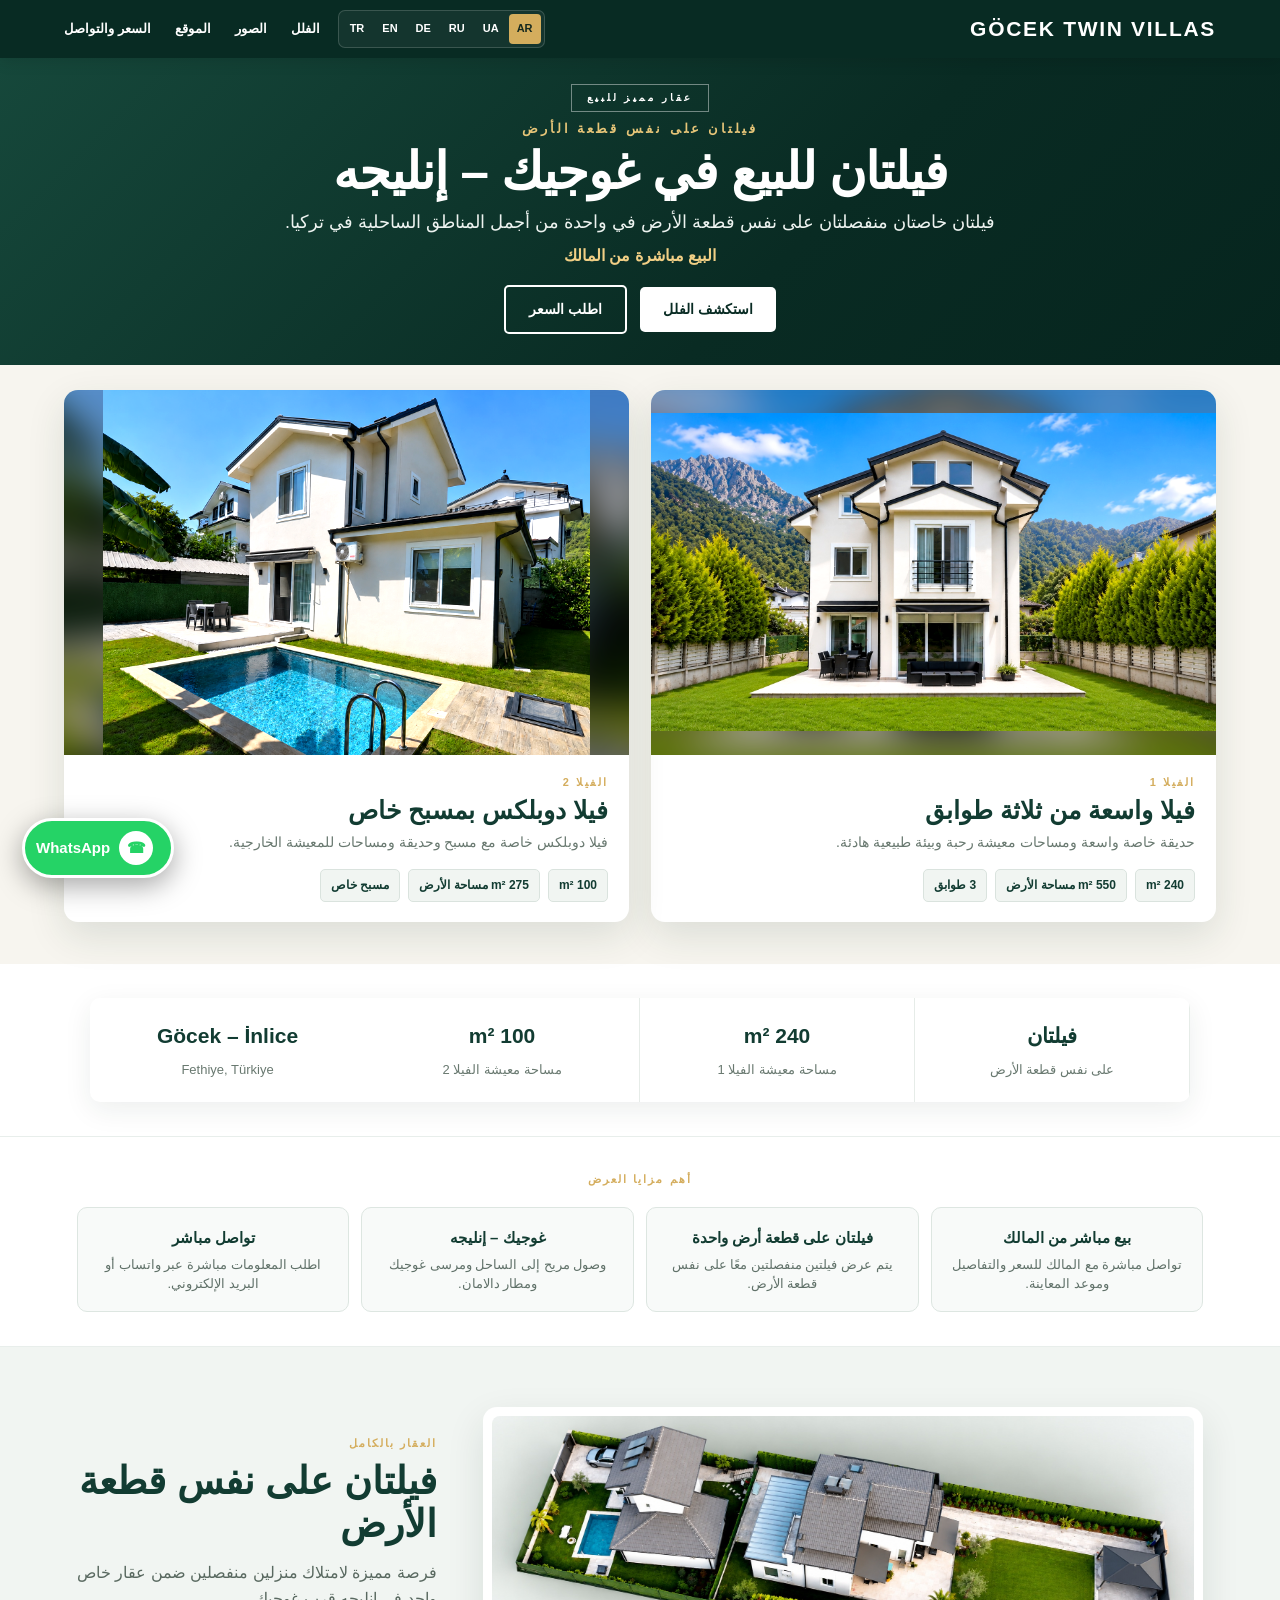
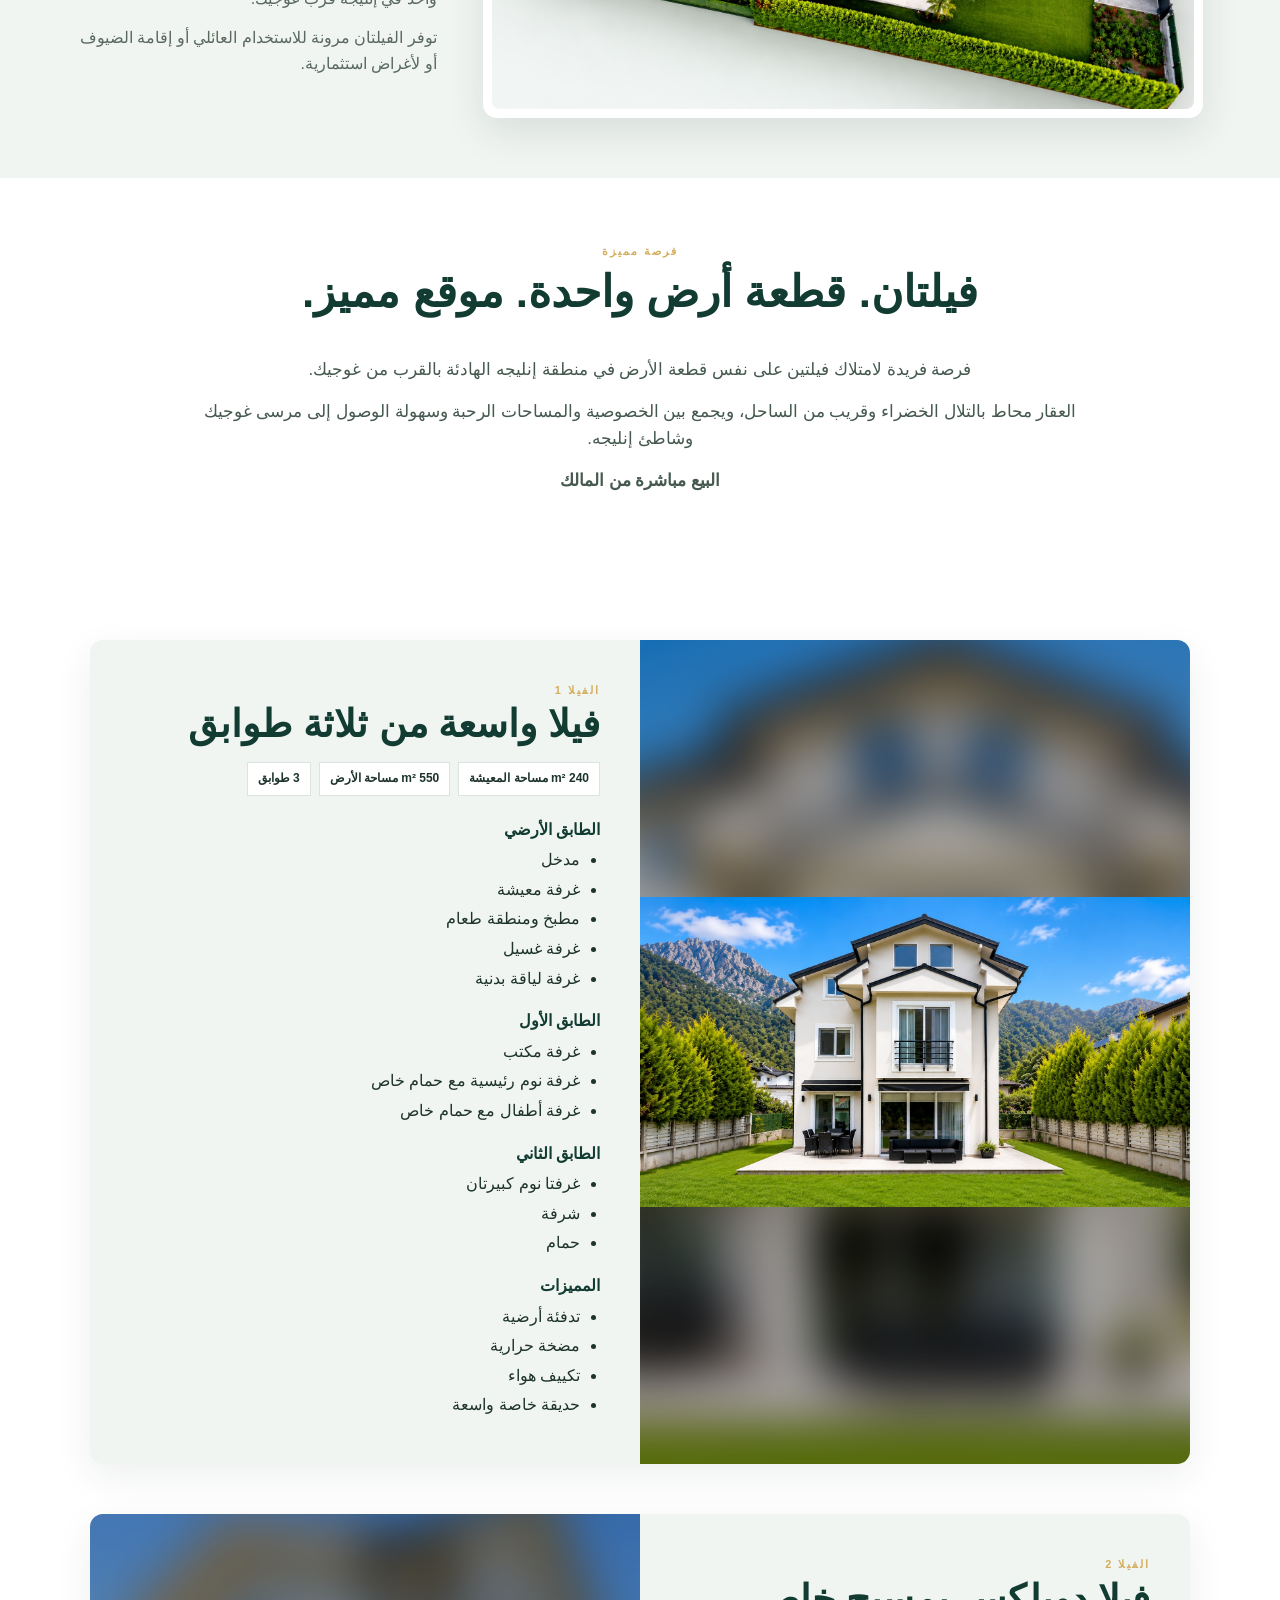
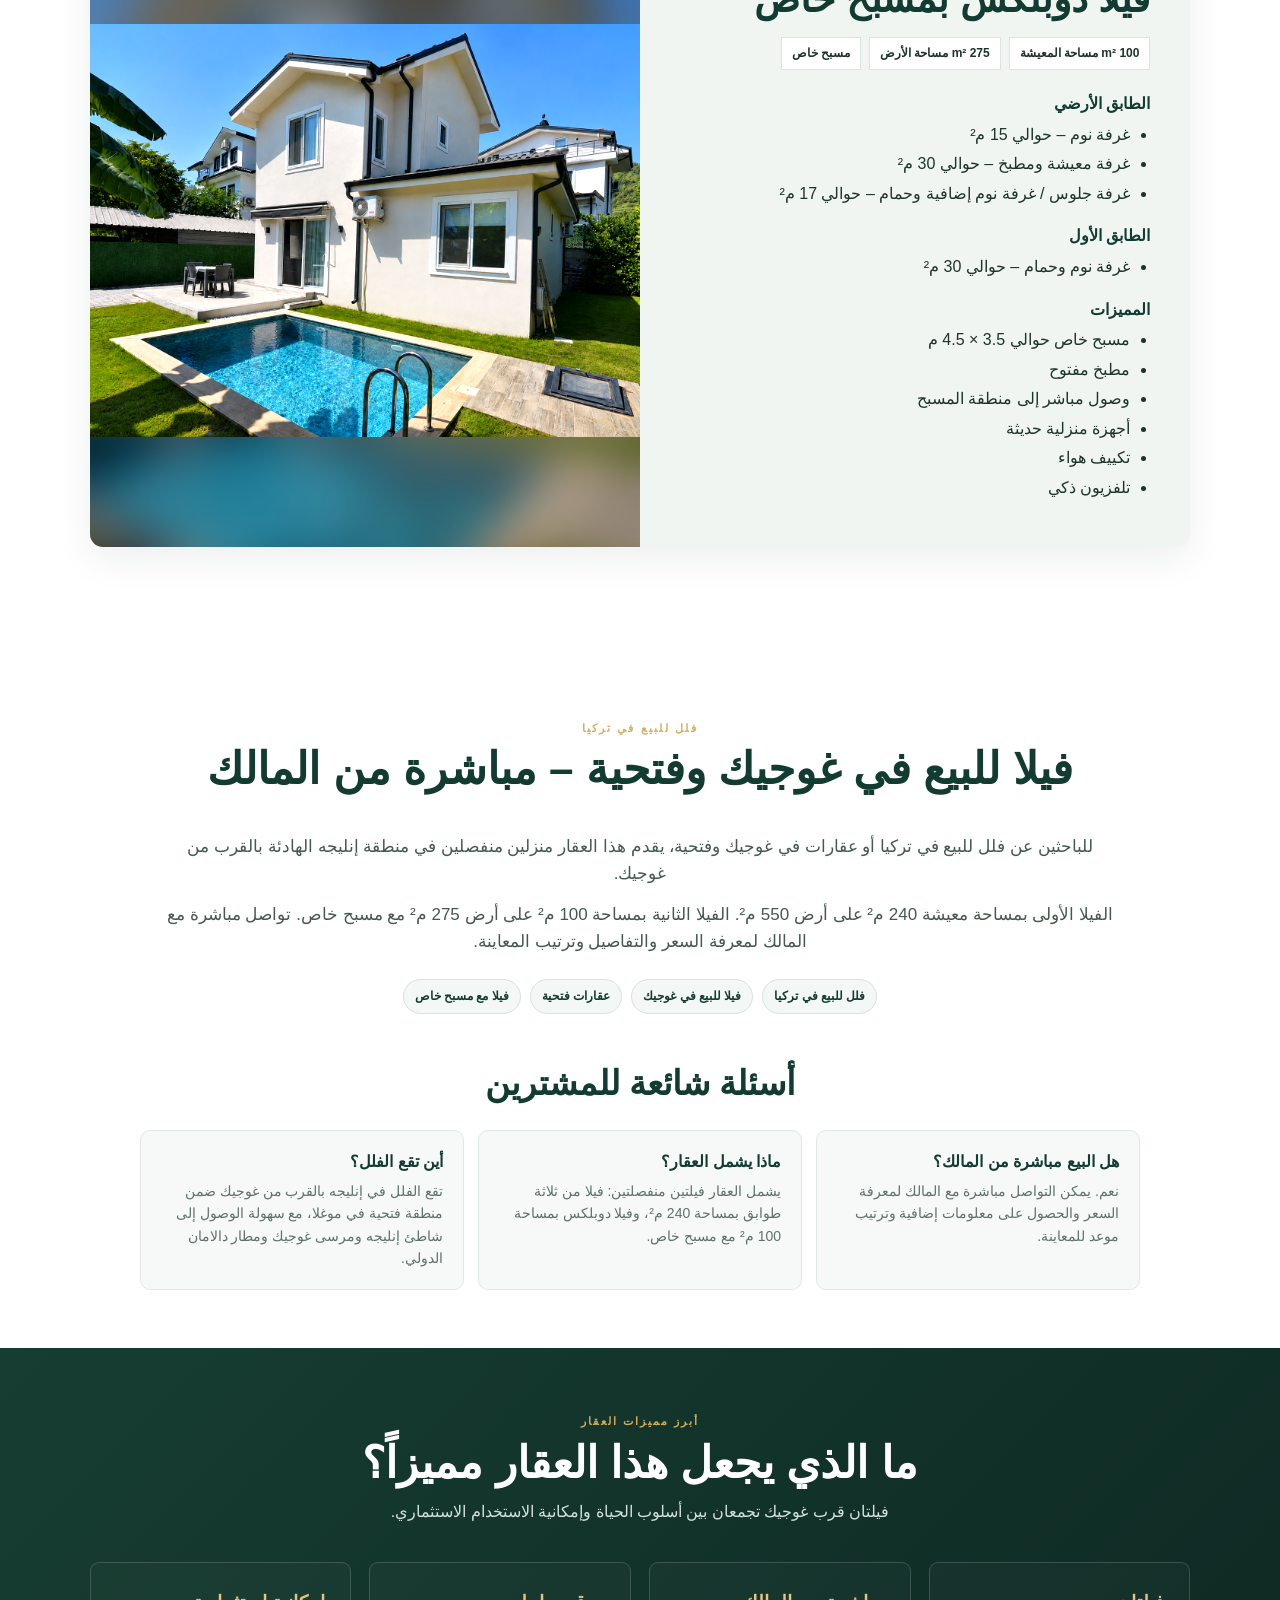
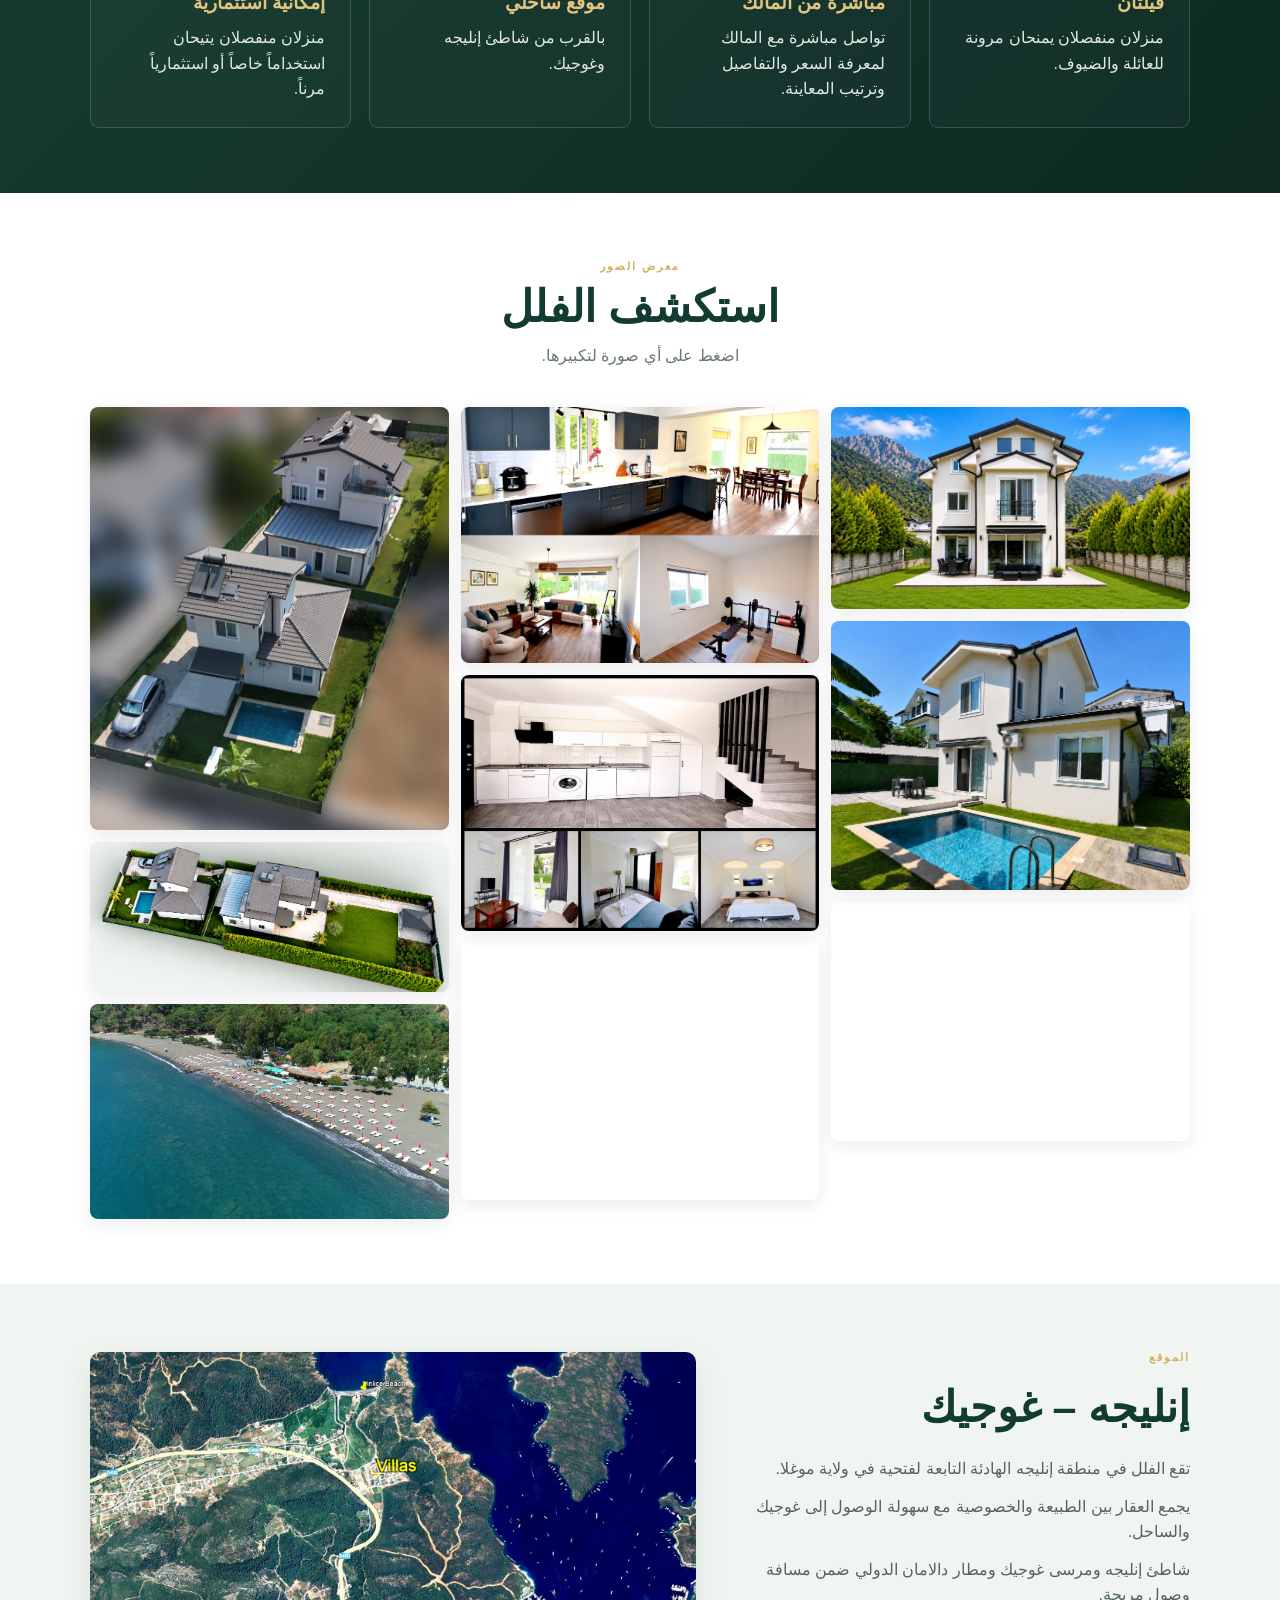
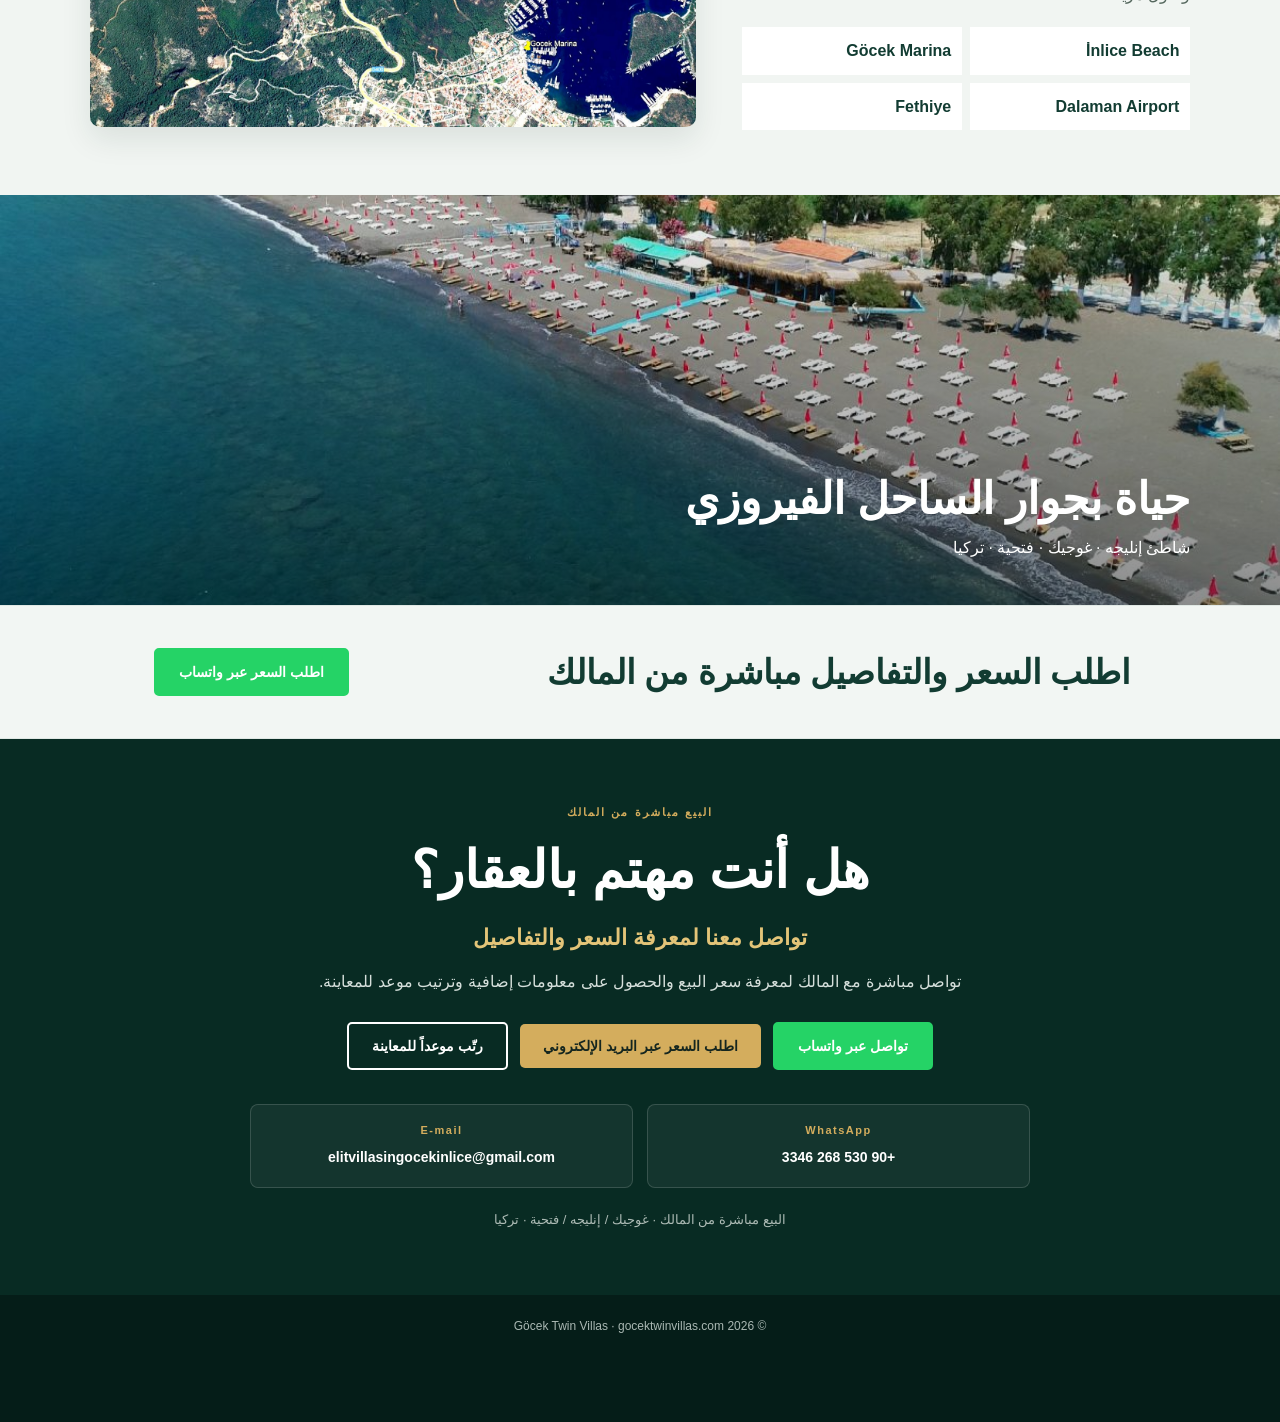
==== commit 617dba7d: "v7 clarity" ====
--- a/ar/index.html
+++ b/ar/index.html
@@ -2,6 +2,15 @@
 
 <html dir="rtl" lang="ar">
 <head>
+<!-- Microsoft Clarity -->
+<script type="text/javascript">
+(function(c,l,a,r,i,t,y){
+    c[a]=c[a]||function(){(c[a].q=c[a].q||[]).push(arguments)};
+    t=l.createElement(r);t.async=1;t.src="https://www.clarity.ms/tag/"+i;
+    y=l.getElementsByTagName(r)[0];y.parentNode.insertBefore(t,y);
+})(window, document, "clarity", "script", "yd10dxj0cc");
+</script>
+
 <!-- Google tag (gtag.js) -->
 <script async src="https://www.googletagmanager.com/gtag/js?id=G-7M6QVQJSMQ"></script>
 <script>
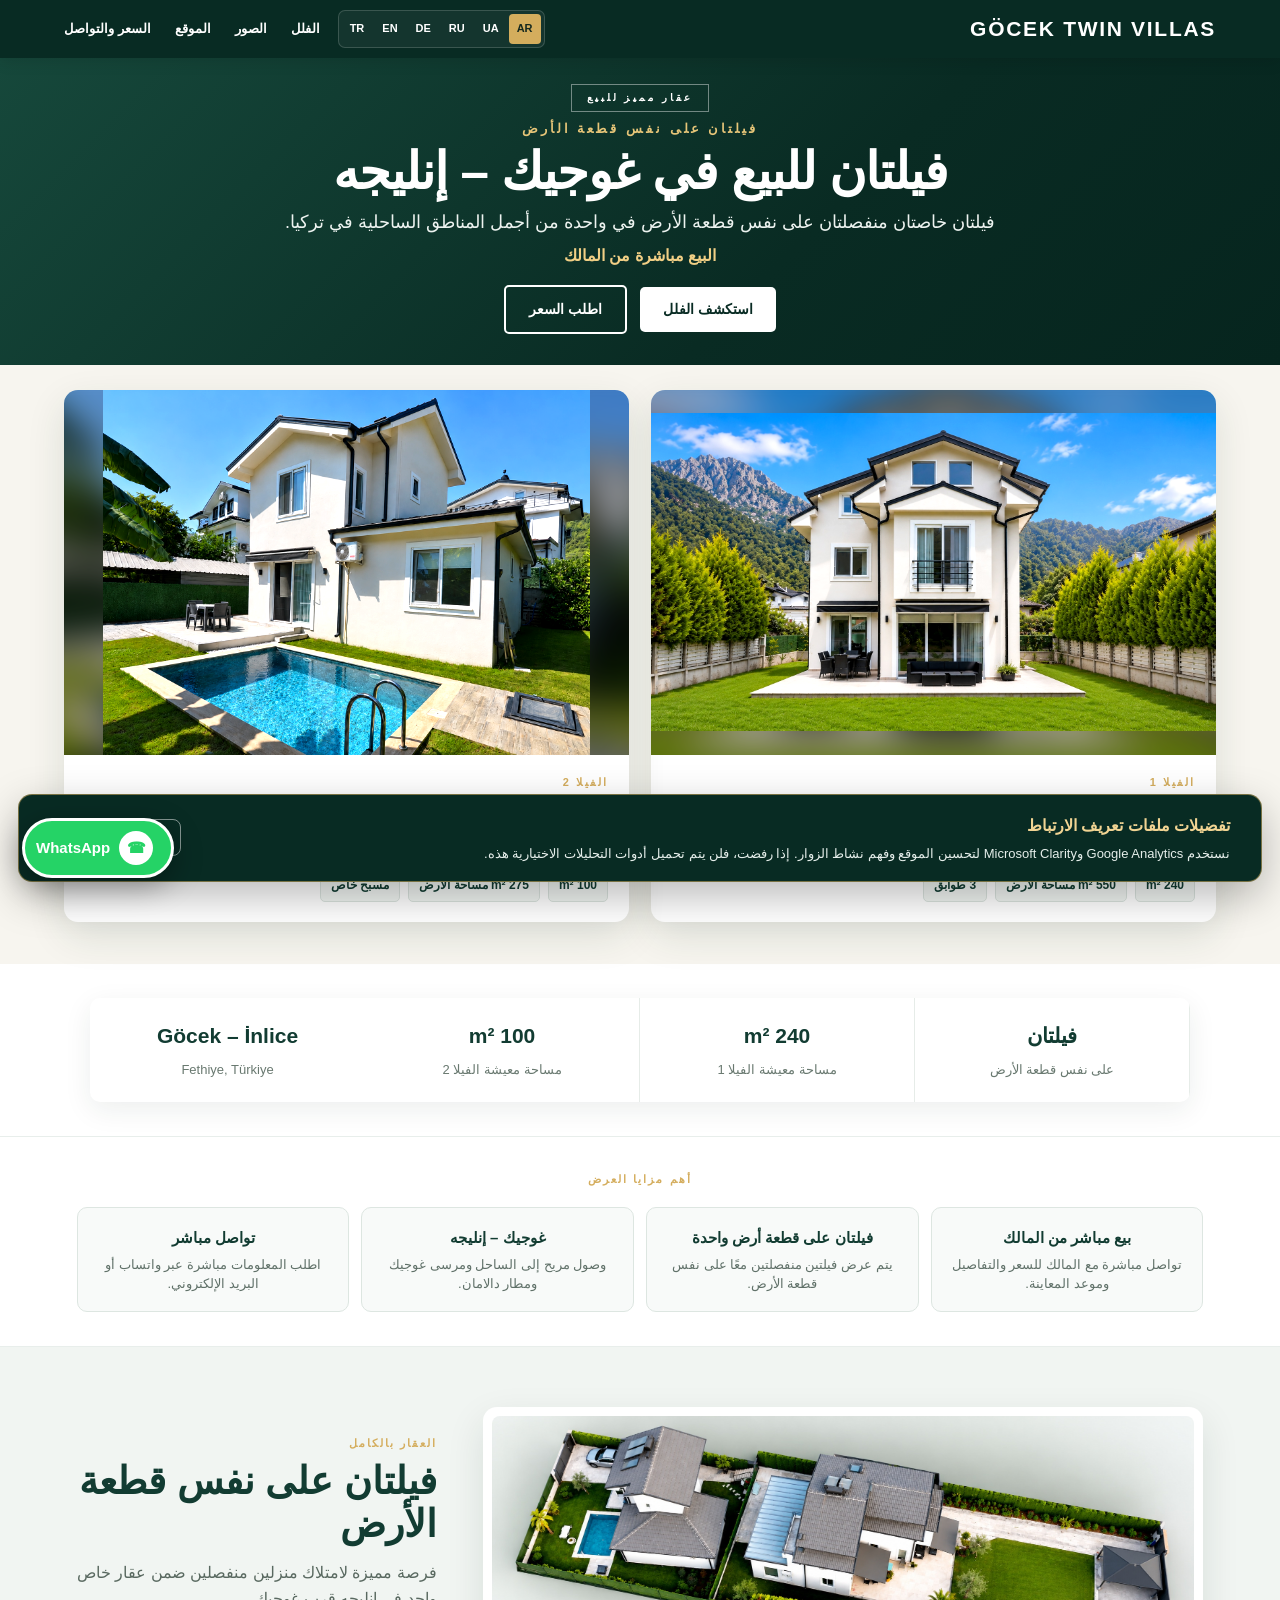
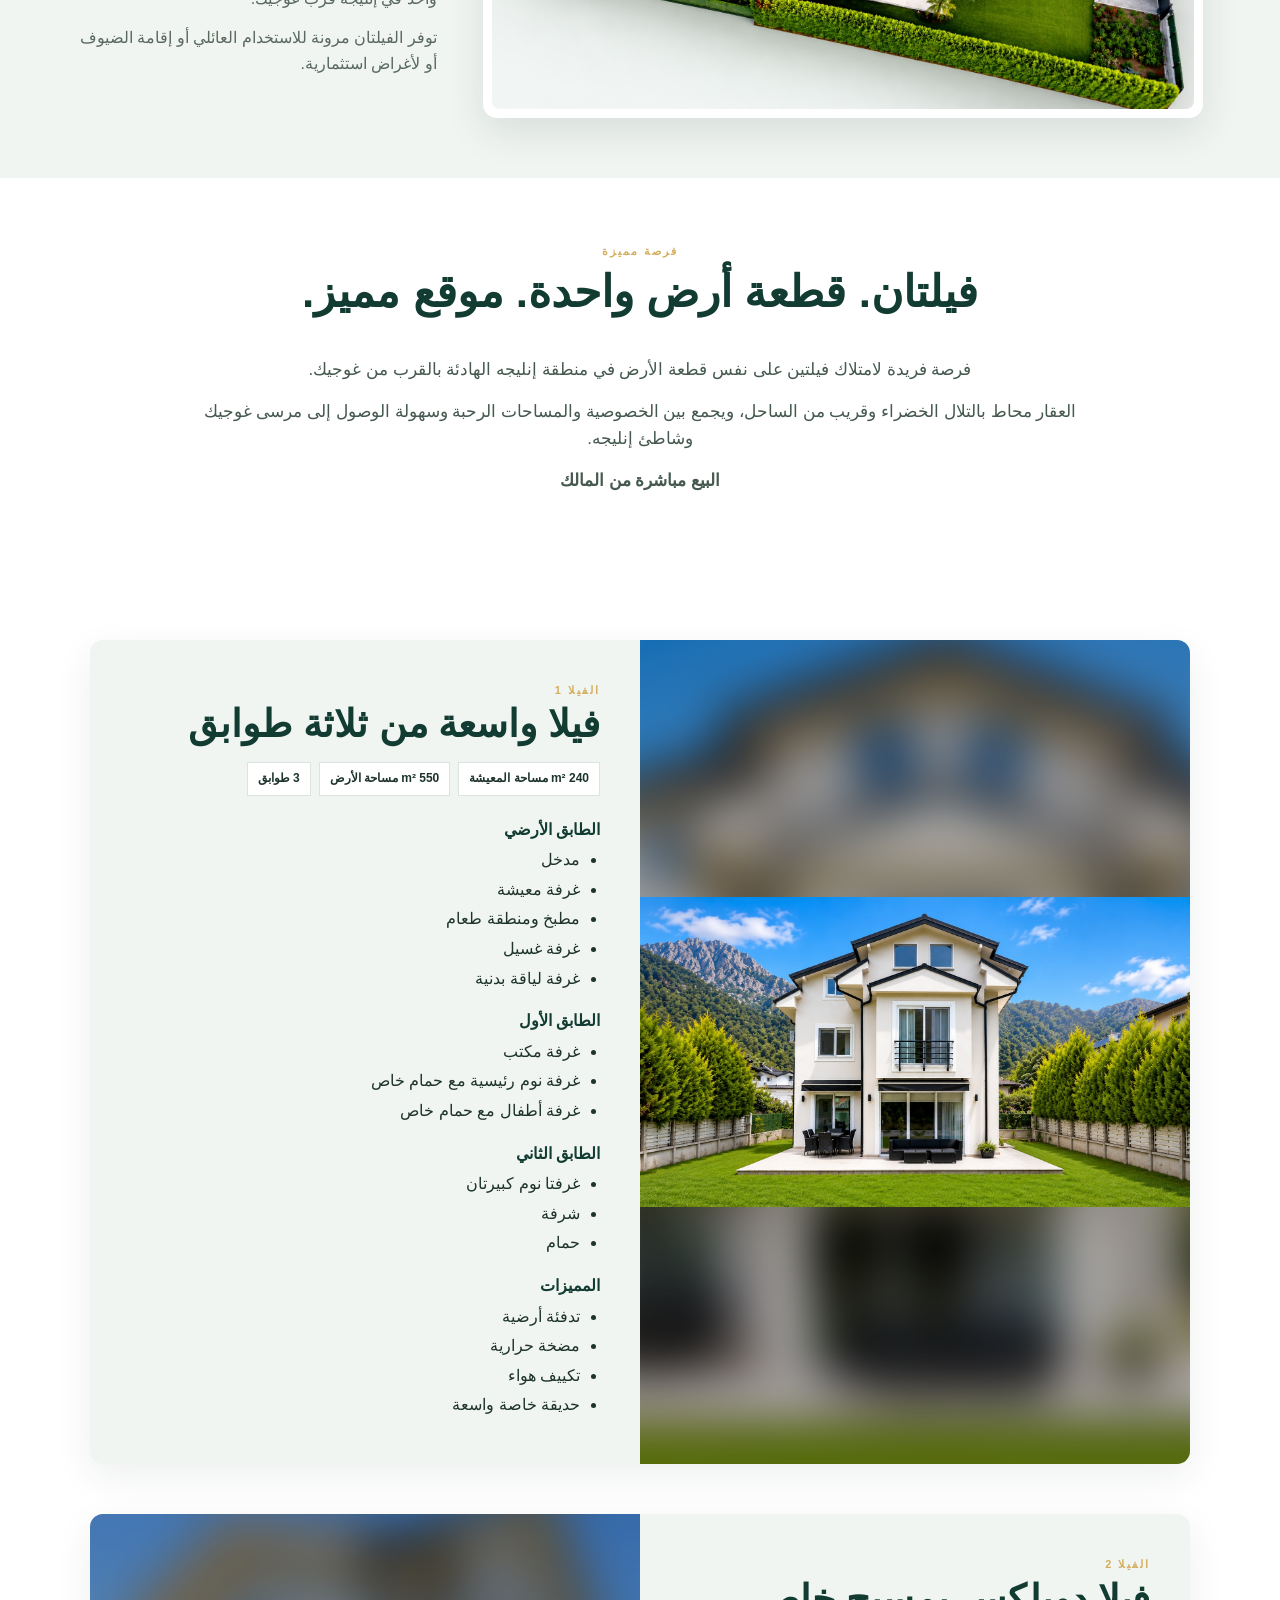
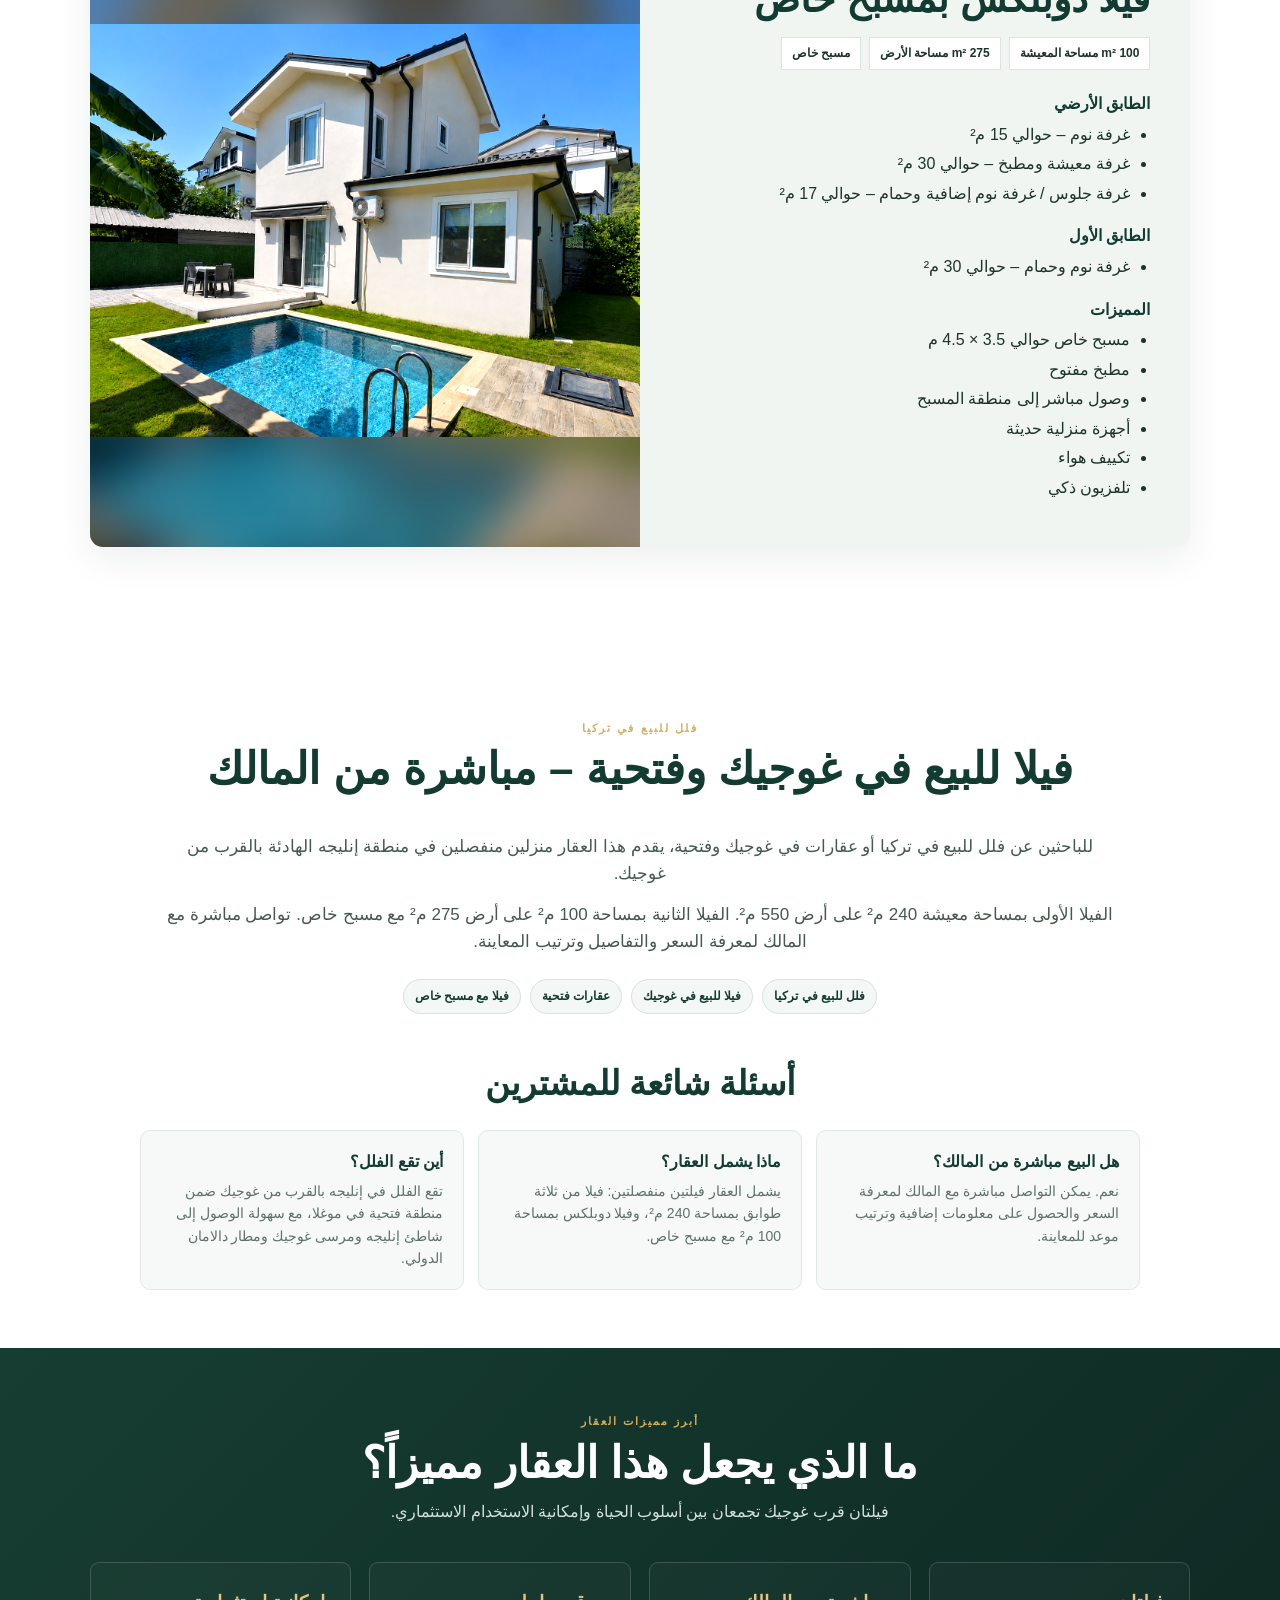
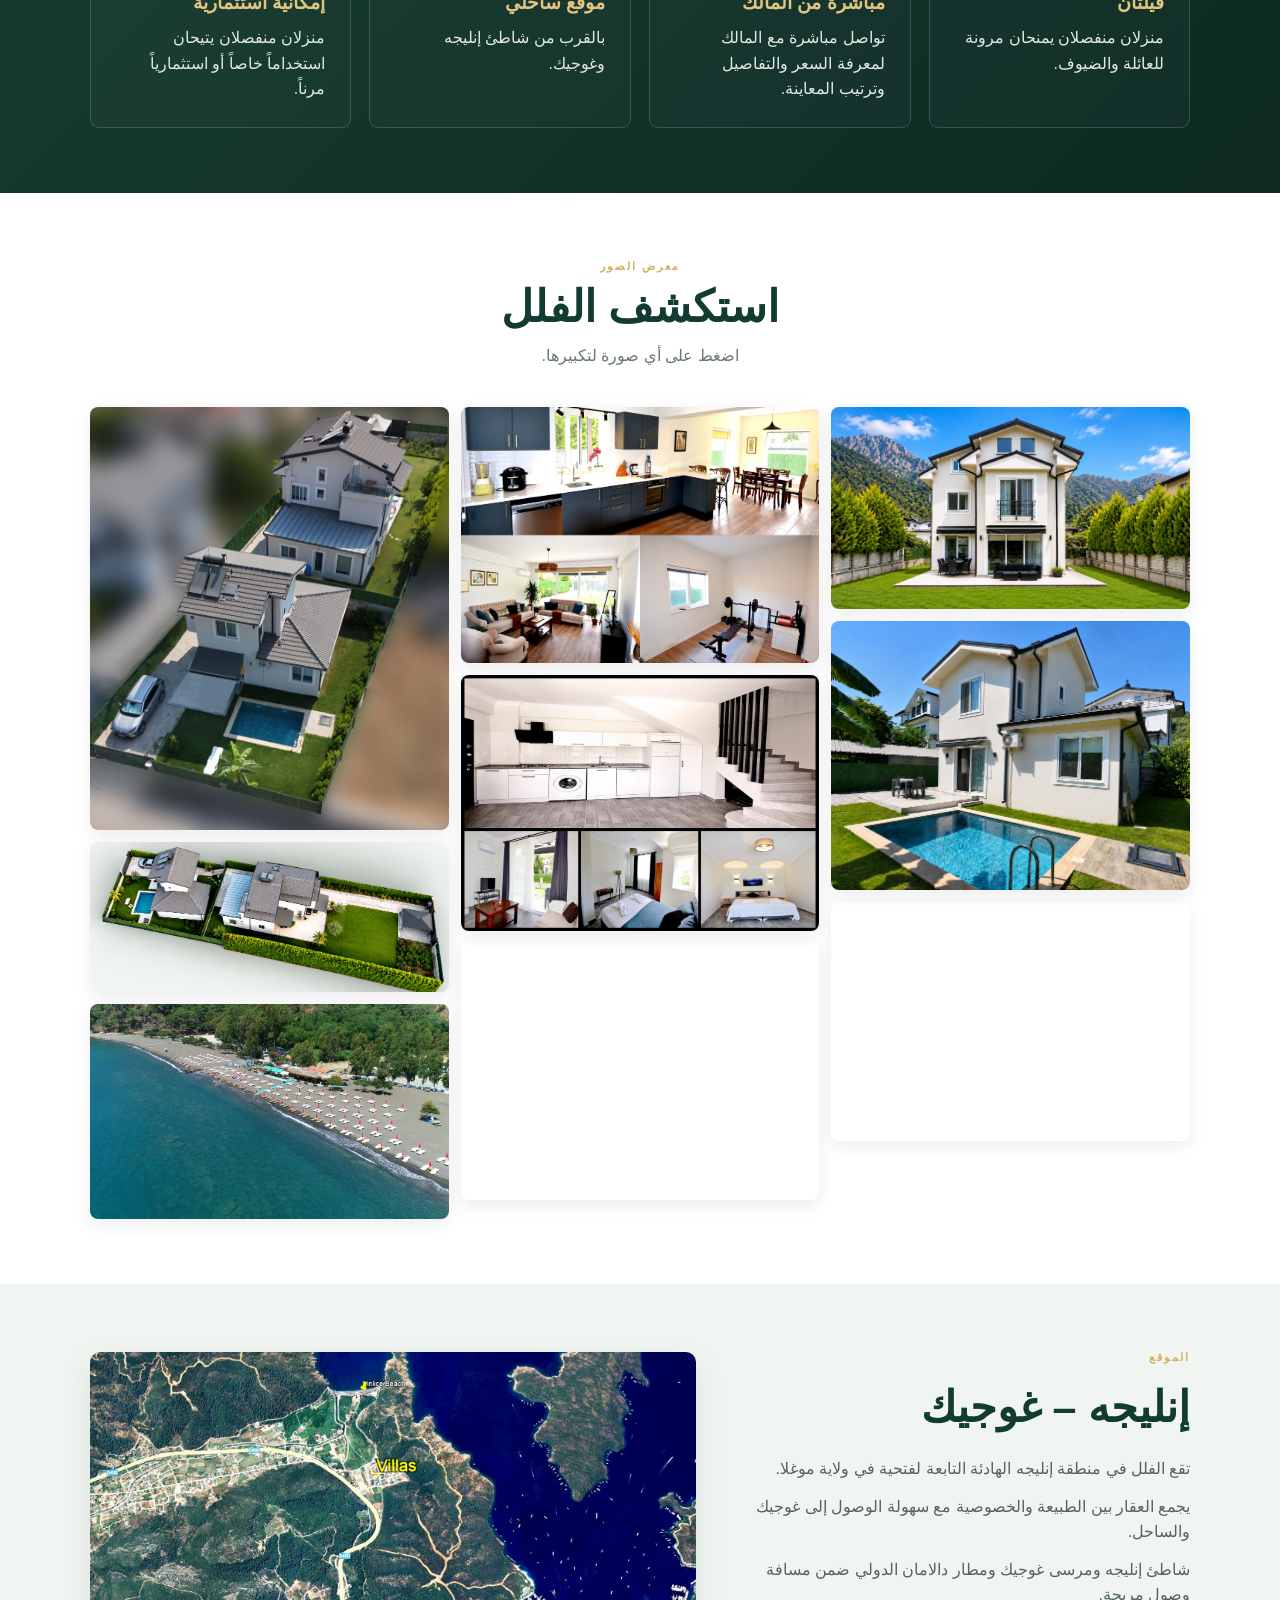
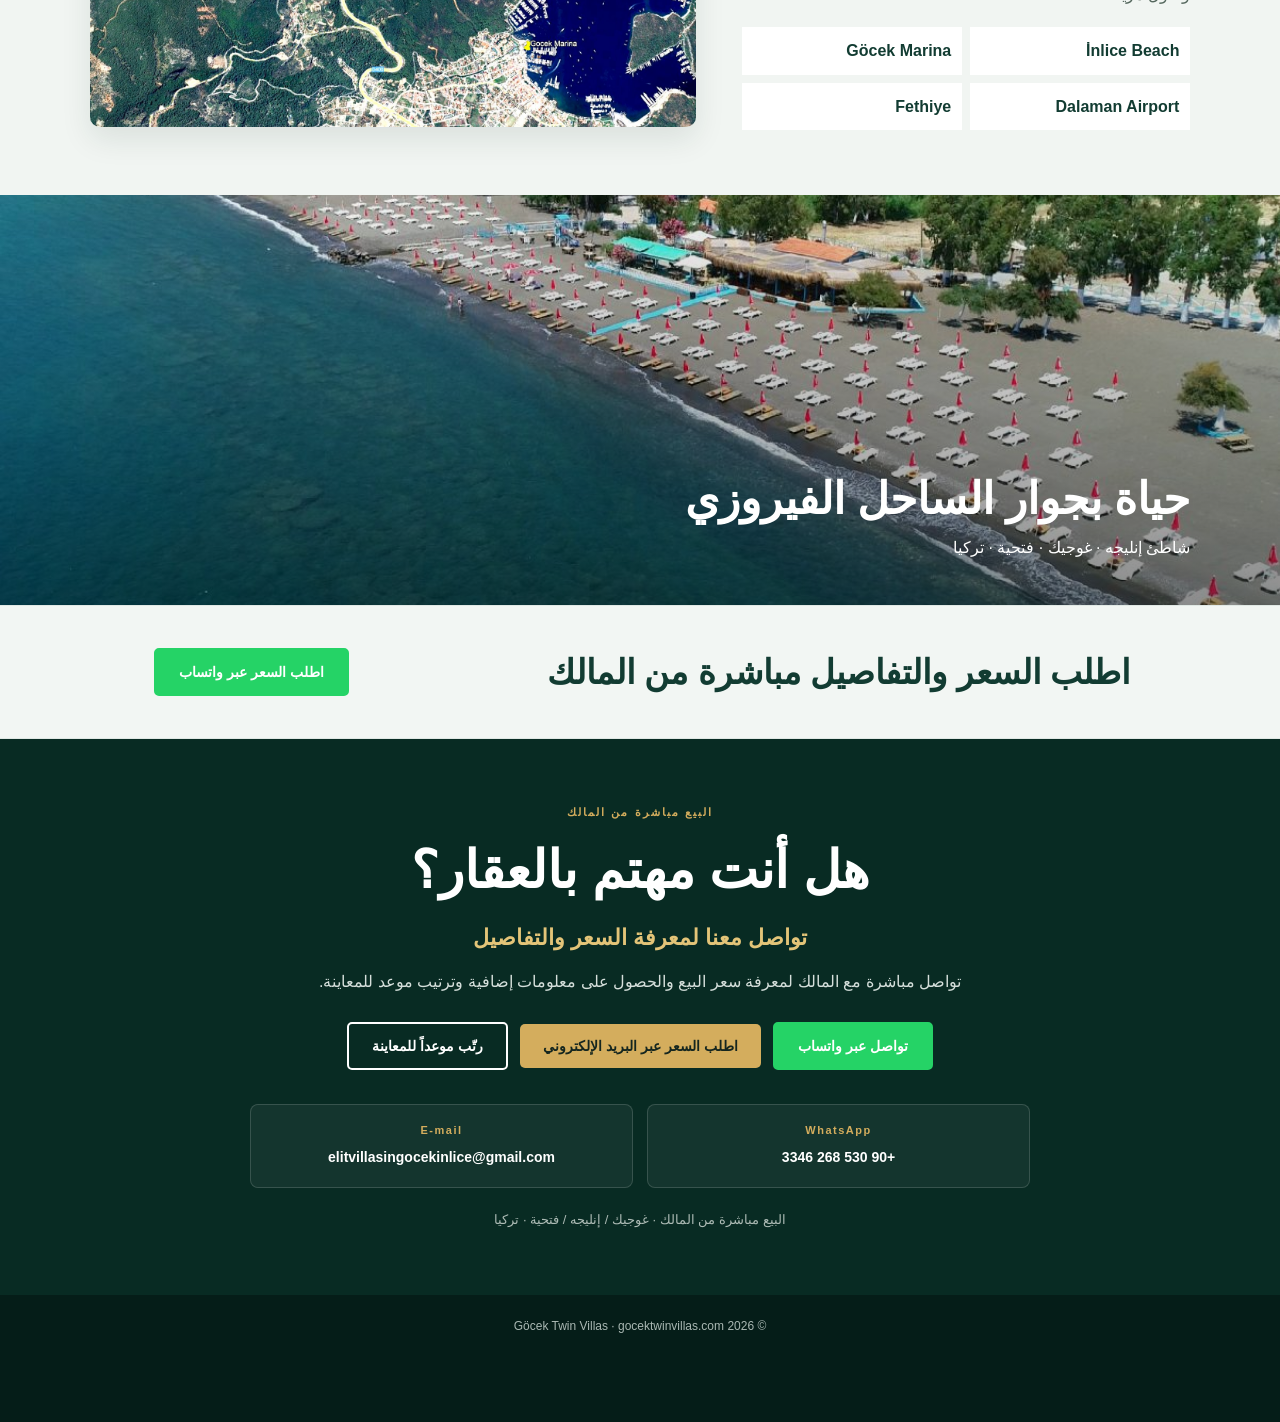
==== commit e8202a5c: "v8" ====
--- a/ar/index.html
+++ b/ar/index.html
@@ -2,26 +2,9 @@
 
 <html dir="rtl" lang="ar">
 <head>
-<!-- Microsoft Clarity -->
-<script type="text/javascript">
-(function(c,l,a,r,i,t,y){
-    c[a]=c[a]||function(){(c[a].q=c[a].q||[]).push(arguments)};
-    t=l.createElement(r);t.async=1;t.src="https://www.clarity.ms/tag/"+i;
-    y=l.getElementsByTagName(r)[0];y.parentNode.insertBefore(t,y);
-})(window, document, "clarity", "script", "yd10dxj0cc");
-</script>
-
-<!-- Google tag (gtag.js) -->
-<script async src="https://www.googletagmanager.com/gtag/js?id=G-7M6QVQJSMQ"></script>
-<script>
-  window.dataLayer = window.dataLayer || [];
-  function gtag(){dataLayer.push(arguments);}
-  gtag('js', new Date());
-  gtag('config', 'G-7M6QVQJSMQ');
-</script>
-
 <meta charset="utf-8"/>
 <meta content="width=device-width, initial-scale=1.0" name="viewport"/>
+<script defer src="/cookie-consent.js?v=1800"></script>
 <title>فلل للبيع في غوجيك، تركيا | فيلتان مباشرة من المالك</title>
 <meta content="فلل للبيع في تركيا: فيلتان في إنليجه قرب غوجيك وفتحية. فيلا 240 م² وفيلا دوبلكس 100 م² مع مسبح خاص. البيع مباشرة من المالك." name="description"/>
 <meta content="index, follow, max-image-preview:large" name="robots"/>
@@ -51,7 +34,7 @@
 <meta content="فلل للبيع في غوجيك، تركيا | فيلتان مباشرة من المالك" name="twitter:title"/>
 <meta content="فلل للبيع في تركيا: فيلتان في إنليجه قرب غوجيك وفتحية. فيلا 240 م² وفيلا دوبلكس 100 م² مع مسبح خاص. البيع مباشرة من المالك." name="twitter:description"/>
 <meta content="https://gocektwinvillas.com/villa-aerial-overview.jpg?v=1600" name="twitter:image"/>
-<link as="image" href="/villa-garden-exterior.jpg?v=1600" rel="preload"/><link href="/style.css?v=1600" rel="stylesheet"/>
+<link as="image" href="/villa-garden-exterior.jpg?v=1600" rel="preload"/><link href="/style.css?v=1800" rel="stylesheet"/>
 <script type="application/ld+json">
 {
   "@context":"https://schema.org",
--- a/style.css
+++ b/style.css
@@ -198,3 +198,84 @@
 /* V5 performance and accessibility */
 .gallery img,.aerial-photo img,.location img{height:auto}
 @media(prefers-reduced-motion:reduce){html{scroll-behavior:auto}.button,.gallery img,.floating-whatsapp{transition:none}}
+
+
+/* V8 cookie consent */
+.gtv-cookie-banner{
+  position:fixed;
+  left:18px;
+  right:18px;
+  bottom:18px;
+  z-index:99999;
+  background:#082b23;
+  color:#fff;
+  border:1px solid rgba(212,173,93,.55);
+  border-radius:14px;
+  box-shadow:0 14px 42px rgba(0,0,0,.28);
+  padding:18px;
+}
+.gtv-cookie-inner{
+  max-width:1180px;
+  margin:0 auto;
+  display:flex;
+  align-items:center;
+  justify-content:space-between;
+  gap:22px;
+}
+.gtv-cookie-copy strong{
+  display:block;
+  color:#f1d493;
+  font-size:16px;
+  margin-bottom:5px;
+}
+.gtv-cookie-copy p{
+  margin:0;
+  color:#e5eeea;
+  font-size:13px;
+  line-height:1.5;
+  max-width:820px;
+}
+.gtv-cookie-actions{
+  display:flex;
+  flex-shrink:0;
+  gap:9px;
+}
+.gtv-cookie-actions button,
+.gtv-cookie-settings{
+  border-radius:8px;
+  font-weight:800;
+  cursor:pointer;
+  font-family:inherit;
+}
+.gtv-cookie-accept{
+  border:1px solid #d4ad5d;
+  background:#d4ad5d;
+  color:#082b23;
+  padding:10px 16px;
+}
+.gtv-cookie-reject{
+  border:1px solid rgba(255,255,255,.5);
+  background:transparent;
+  color:#fff;
+  padding:10px 16px;
+}
+.gtv-cookie-settings{
+  position:fixed;
+  left:12px;
+  bottom:12px;
+  z-index:9998;
+  border:1px solid #ccd8d2;
+  background:rgba(255,255,255,.95);
+  color:#123c32;
+  padding:7px 10px;
+  font-size:11px;
+  box-shadow:0 4px 15px rgba(0,0,0,.14);
+}
+[dir="rtl"] .gtv-cookie-settings{left:auto;right:12px}
+@media(max-width:720px){
+  .gtv-cookie-banner{left:10px;right:10px;bottom:10px;padding:15px}
+  .gtv-cookie-inner{flex-direction:column;align-items:stretch;gap:13px}
+  .gtv-cookie-actions{width:100%}
+  .gtv-cookie-actions button{flex:1}
+  .gtv-cookie-copy p{font-size:12px}
+}
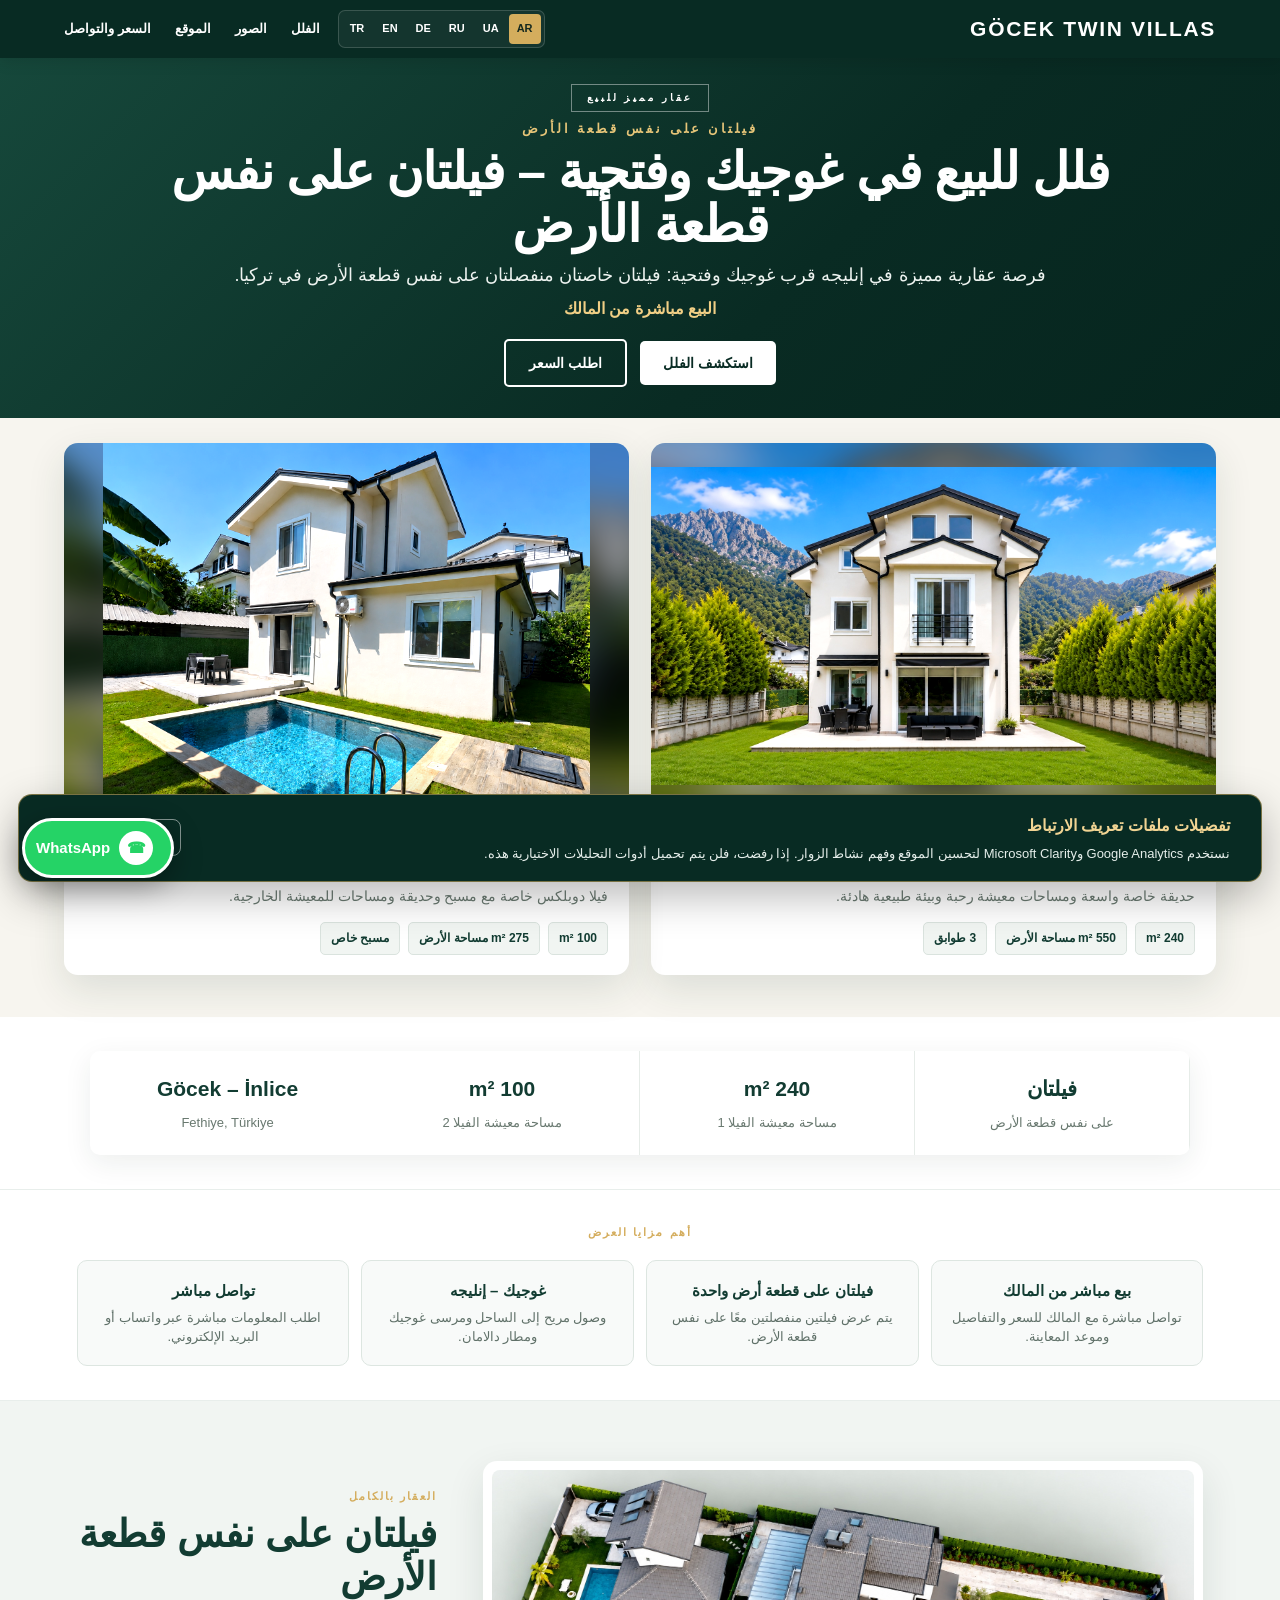
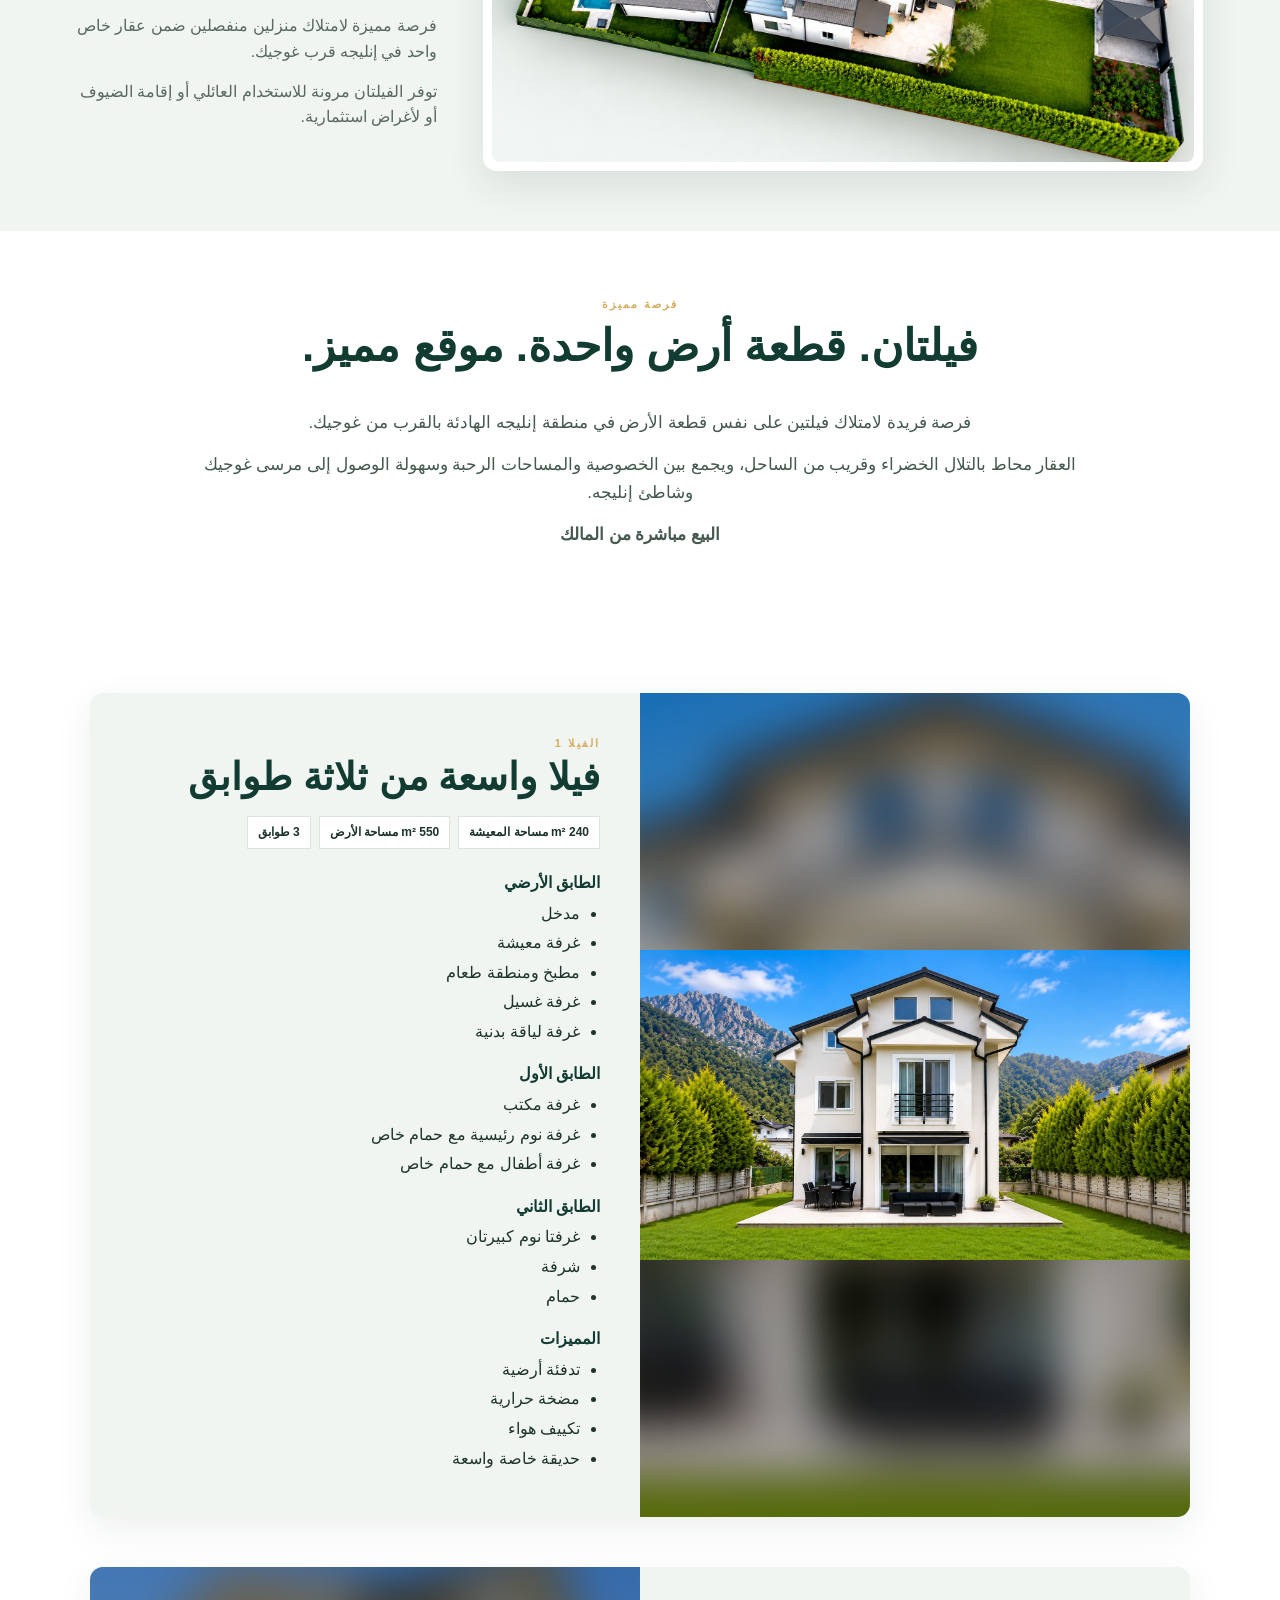
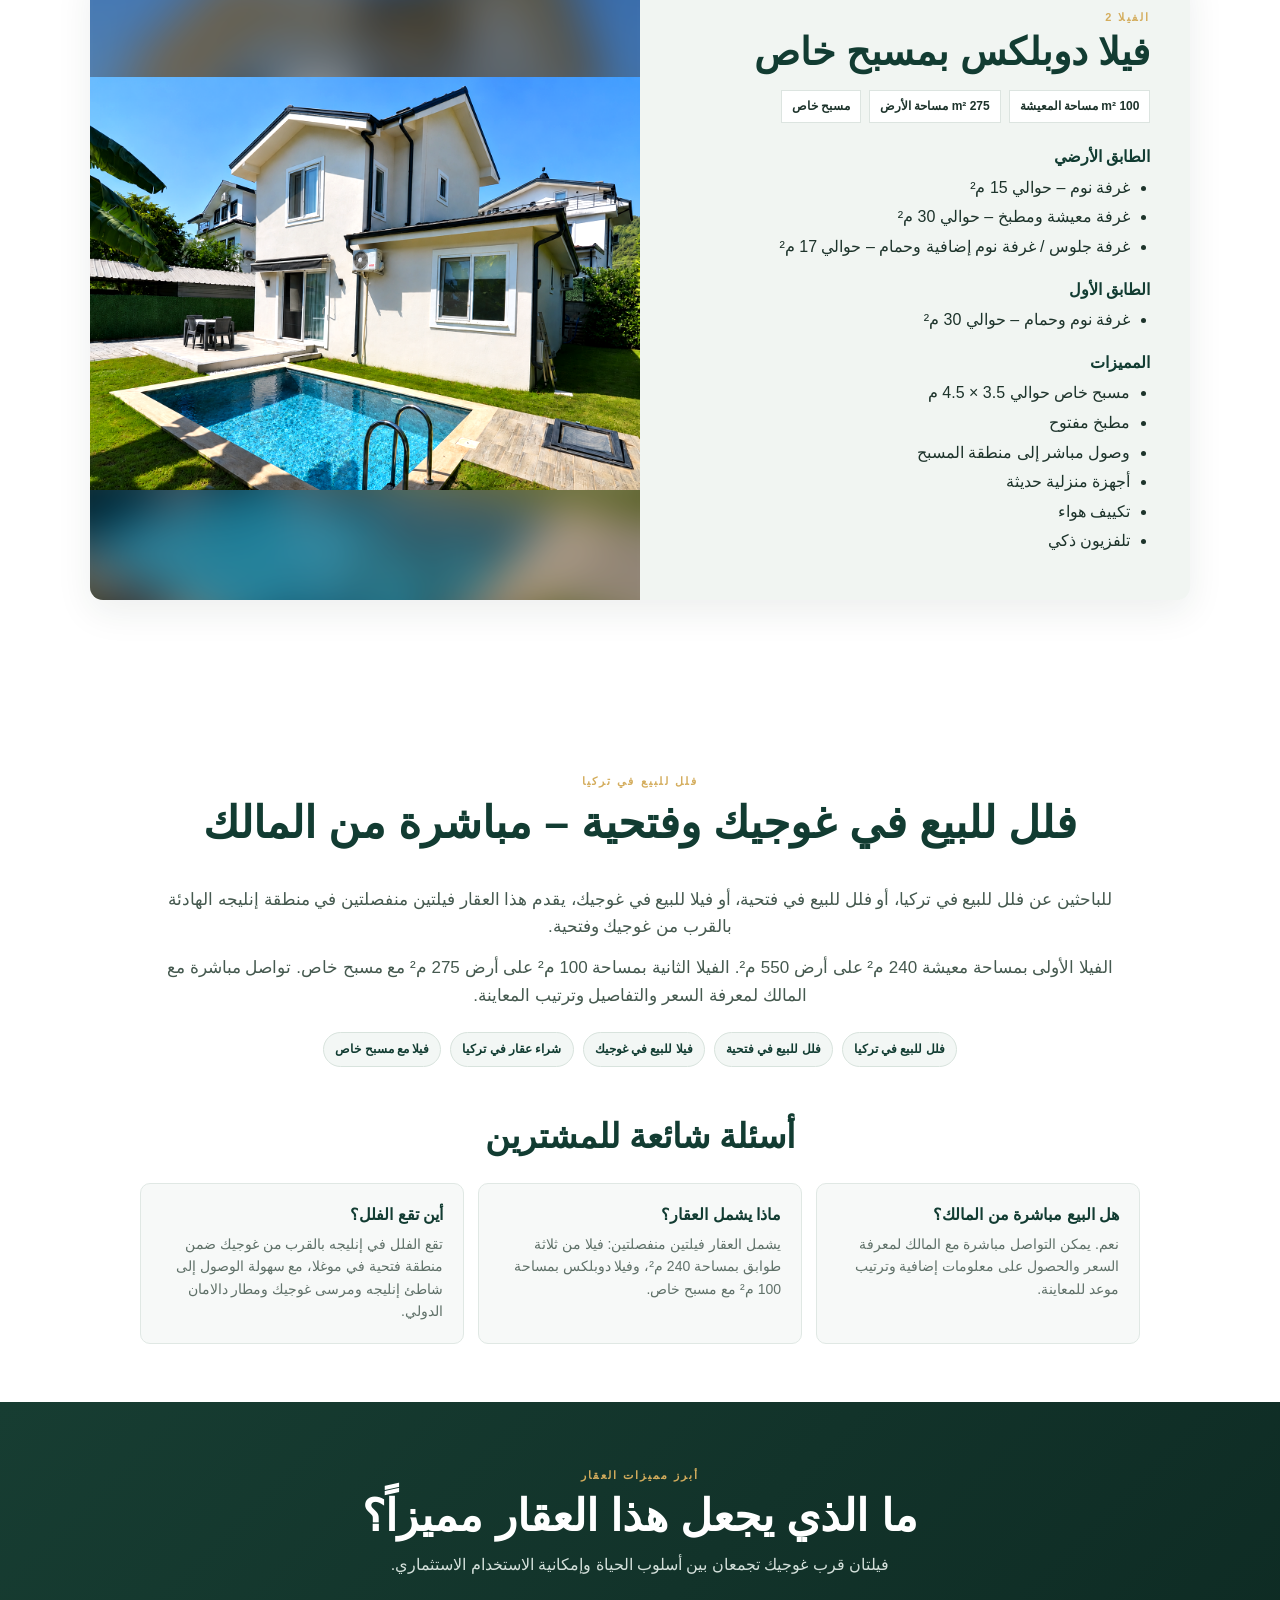
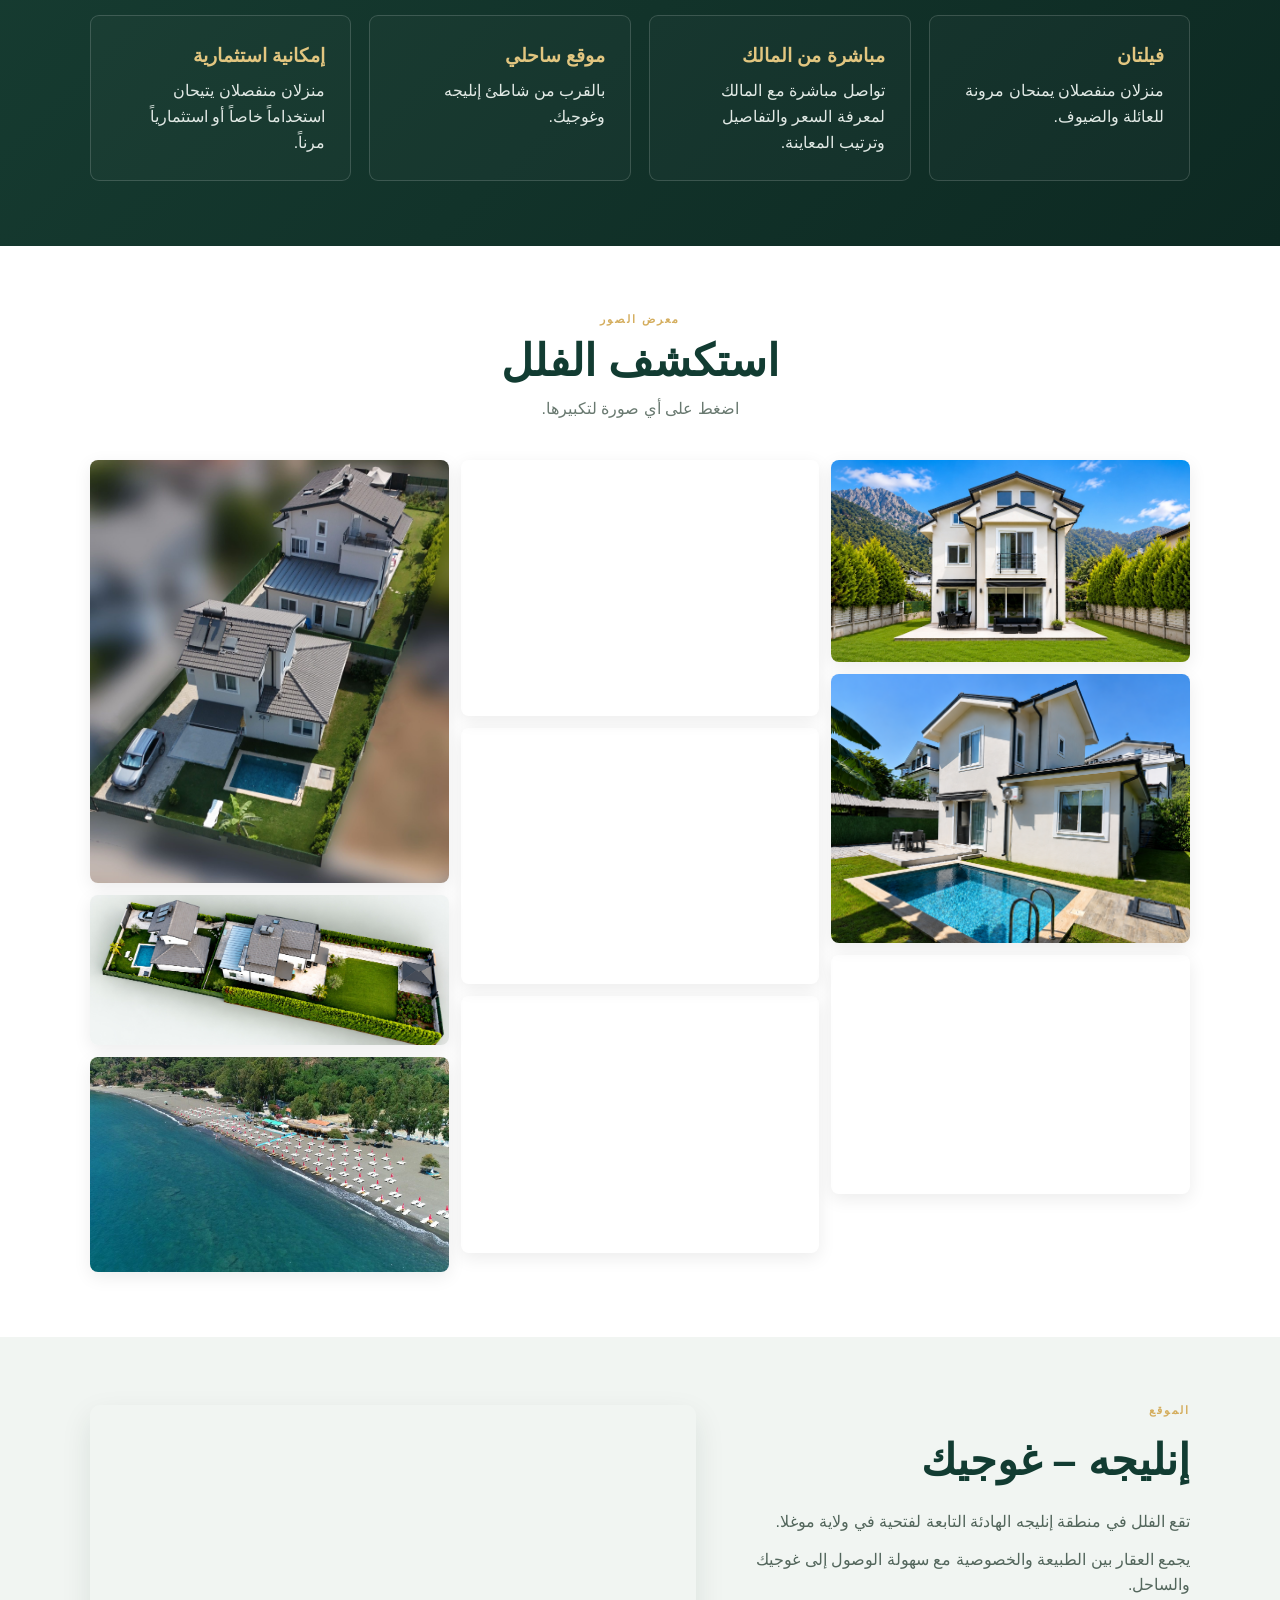
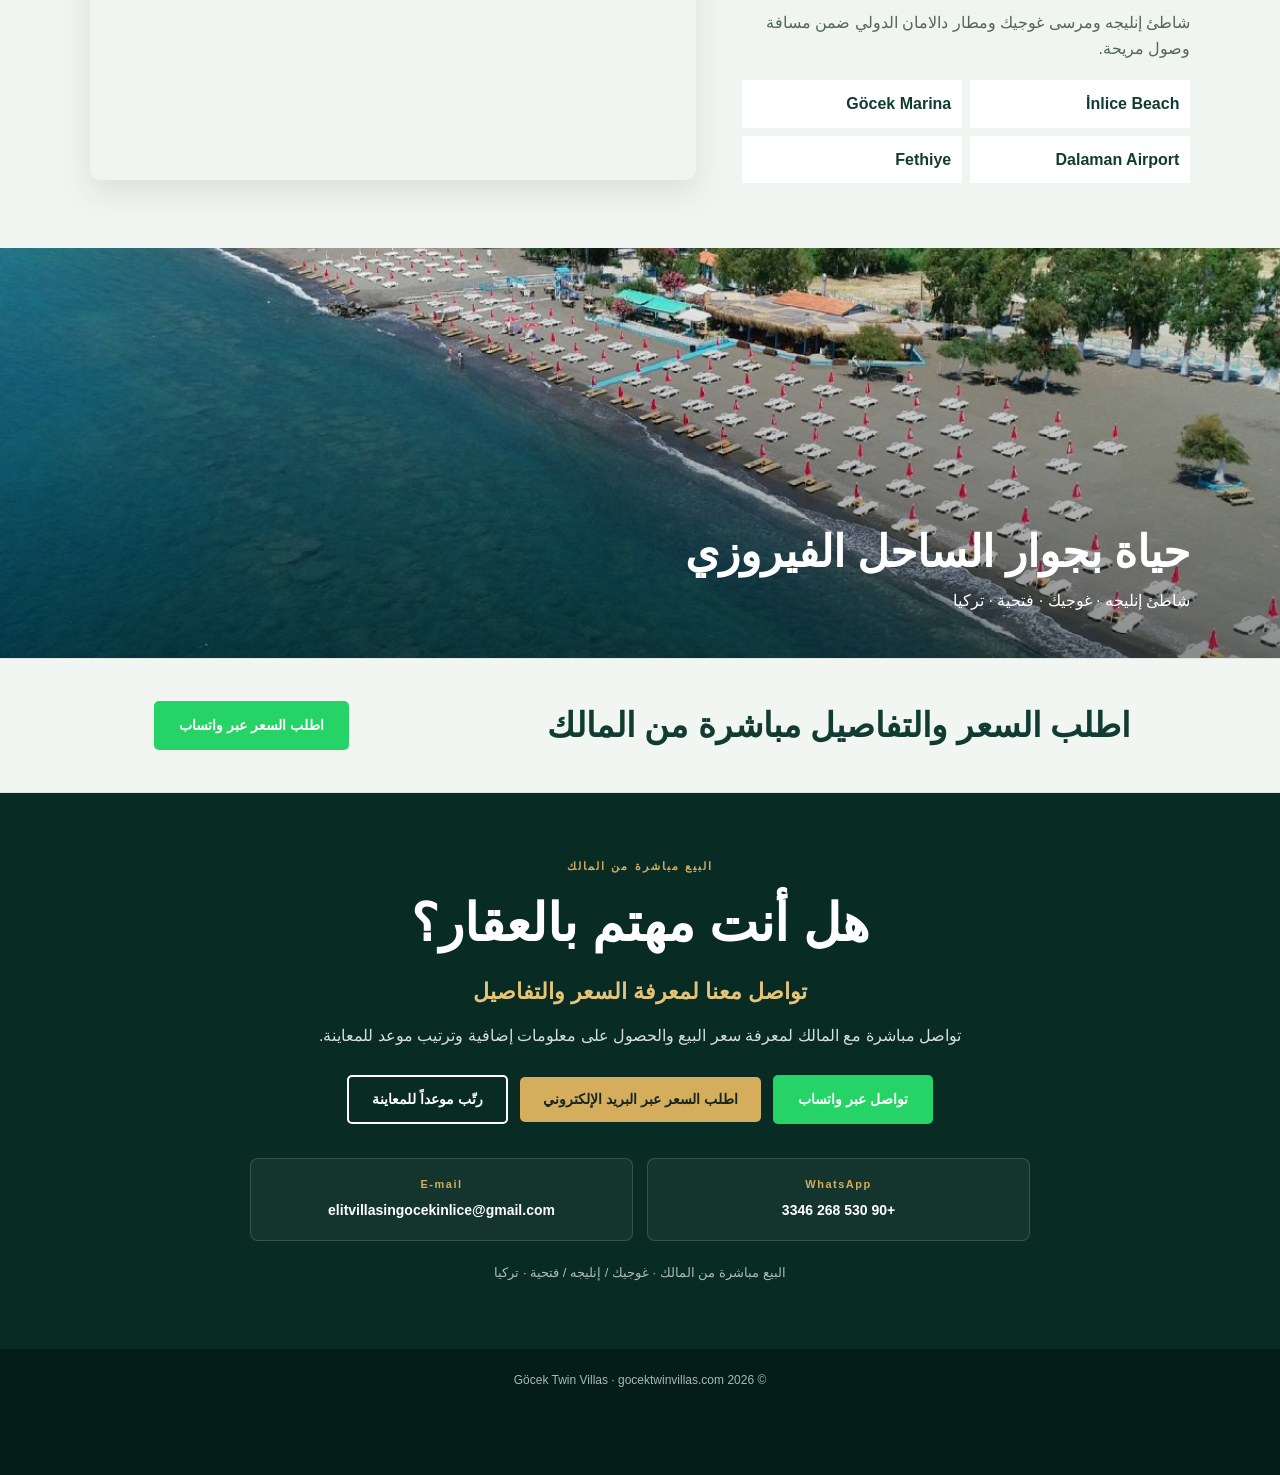
==== commit 5b58ac99: "v10 arabic title" ====
--- a/ar/index.html
+++ b/ar/index.html
@@ -5,8 +5,8 @@
 <meta charset="utf-8"/>
 <meta content="width=device-width, initial-scale=1.0" name="viewport"/>
 <script defer src="/cookie-consent.js?v=1800"></script>
-<title>فلل للبيع في غوجيك، تركيا | فيلتان مباشرة من المالك</title>
-<meta content="فلل للبيع في تركيا: فيلتان في إنليجه قرب غوجيك وفتحية. فيلا 240 م² وفيلا دوبلكس 100 م² مع مسبح خاص. البيع مباشرة من المالك." name="description"/>
+<title>فلل للبيع في غوجيك وفتحية، تركيا | فيلتان مباشرة من المالك</title>
+<meta content="فلل للبيع في تركيا في إنليجه قرب غوجيك وفتحية: فيلتان منفصلتان على نفس قطعة الأرض، إحداهما 240 م² والثانية 100 م² مع مسبح خاص. البيع مباشرة من المالك." name="description"/>
 <meta content="index, follow, max-image-preview:large" name="robots"/>
 <link href="https://gocektwinvillas.com/ar/" rel="canonical"/>
 <link href="https://gocektwinvillas.com/" hreflang="tr-TR" rel="alternate"/>
@@ -18,8 +18,8 @@
 <link href="https://gocektwinvillas.com/en/" hreflang="x-default" rel="alternate"/>
 <link href='data:image/svg+xml,&lt;svg xmlns="http://www.w3.org/2000/svg" viewBox="0 0 100 100"&gt;&lt;rect width="100" height="100" rx="18" fill="%23082b23"/&gt;&lt;path d="M15 52L50 22L85 52V84H60V61H40V84H15Z" fill="%23d4ad5d"/&gt;&lt;/svg&gt;' rel="icon" type="image/svg+xml"/>
 <meta content="website" property="og:type"/>
-<meta content="فلل للبيع في غوجيك، تركيا | فيلتان مباشرة من المالك" property="og:title"/>
-<meta content="فلل للبيع في تركيا: فيلتان في إنليجه قرب غوجيك وفتحية. فيلا 240 م² وفيلا دوبلكس 100 م² مع مسبح خاص. البيع مباشرة من المالك." property="og:description"/>
+<meta content="فلل للبيع في غوجيك وفتحية، تركيا | فيلتان مباشرة من المالك" property="og:title"/>
+<meta content="فلل للبيع في تركيا في إنليجه قرب غوجيك وفتحية: فيلتان منفصلتان على نفس قطعة الأرض، إحداهما 240 م² والثانية 100 م² مع مسبح خاص. البيع مباشرة من المالك." property="og:description"/>
 <meta content="https://gocektwinvillas.com/ar/" property="og:url"/>
 <meta content="https://gocektwinvillas.com/villa-aerial-overview.jpg?v=1600" property="og:image"/>
 <meta content="Göcek Twin Villas" property="og:site_name"/>
@@ -31,8 +31,8 @@
 <meta content="ar_AR" property="og:locale:alternate"/>
 <meta content="ar_AR" property="og:locale"/>
 <meta content="summary_large_image" name="twitter:card"/>
-<meta content="فلل للبيع في غوجيك، تركيا | فيلتان مباشرة من المالك" name="twitter:title"/>
-<meta content="فلل للبيع في تركيا: فيلتان في إنليجه قرب غوجيك وفتحية. فيلا 240 م² وفيلا دوبلكس 100 م² مع مسبح خاص. البيع مباشرة من المالك." name="twitter:description"/>
+<meta content="فلل للبيع في غوجيك وفتحية، تركيا | فيلتان مباشرة من المالك" name="twitter:title"/>
+<meta content="فلل للبيع في تركيا في إنليجه قرب غوجيك وفتحية: فيلتان منفصلتان على نفس قطعة الأرض، إحداهما 240 م² والثانية 100 م² مع مسبح خاص. البيع مباشرة من المالك." name="twitter:description"/>
 <meta content="https://gocektwinvillas.com/villa-aerial-overview.jpg?v=1600" name="twitter:image"/>
 <link as="image" href="/villa-garden-exterior.jpg?v=1600" rel="preload"/><link href="/style.css?v=1800" rel="stylesheet"/>
 <script type="application/ld+json">
@@ -40,8 +40,8 @@
   "@context":"https://schema.org",
   "@type":"WebPage",
   "url":"https://gocektwinvillas.com/ar/",
-  "name":"فلل للبيع في غوجيك، تركيا | فيلتان مباشرة من المالك",
-  "description":"فلل للبيع في تركيا: فيلتان في إنليجه قرب غوجيك وفتحية. فيلا 240 م² وفيلا دوبلكس 100 م² مع مسبح خاص. البيع مباشرة من المالك.",
+  "name":"فلل للبيع في غوجيك وفتحية، تركيا | فيلتان مباشرة من المالك",
+  "description":"فلل للبيع في تركيا في إنليجه قرب غوجيك وفتحية: فيلتان منفصلتان على نفس قطعة الأرض، إحداهما 240 م² والثانية 100 م² مع مسبح خاص. البيع مباشرة من المالك.",
   "inLanguage":"ar",
   "about":{
     "@type":"Place",
@@ -111,8 +111,8 @@
 <header class="hero" id="top">
 <div class="sale-badge">عقار مميز للبيع</div>
 <div class="hero-kicker">فيلتان على نفس قطعة الأرض</div>
-<h1>فيلتان للبيع في غوجيك – إنليجه</h1>
-<p class="hero-description">فيلتان خاصتان منفصلتان على نفس قطعة الأرض في واحدة من أجمل المناطق الساحلية في تركيا.</p>
+<h1>فلل للبيع في غوجيك وفتحية – فيلتان على نفس قطعة الأرض</h1>
+<p class="hero-description">فرصة عقارية مميزة في إنليجه قرب غوجيك وفتحية: فيلتان خاصتان منفصلتان على نفس قطعة الأرض في تركيا.</p>
 <div class="owner-text">البيع مباشرة من المالك</div>
 <div class="hero-buttons">
 <a class="button button-light" href="#villas">استكشف الفلل</a>
@@ -259,12 +259,12 @@
 <div class="container">
 <div class="section-heading">
 <div class="eyebrow">فلل للبيع في تركيا</div>
-<h2>فيلا للبيع في غوجيك وفتحية – مباشرة من المالك</h2>
+<h2>فلل للبيع في غوجيك وفتحية – مباشرة من المالك</h2>
 </div>
 <div class="market-copy">
-<p>للباحثين عن فلل للبيع في تركيا أو عقارات في غوجيك وفتحية، يقدم هذا العقار منزلين منفصلين في منطقة إنليجه الهادئة بالقرب من غوجيك.</p>
+<p>للباحثين عن فلل للبيع في تركيا، أو فلل للبيع في فتحية، أو فيلا للبيع في غوجيك، يقدم هذا العقار فيلتين منفصلتين في منطقة إنليجه الهادئة بالقرب من غوجيك وفتحية.</p>
 <p>الفيلا الأولى بمساحة معيشة 240 م² على أرض 550 م². الفيلا الثانية بمساحة 100 م² على أرض 275 م² مع مسبح خاص. تواصل مباشرة مع المالك لمعرفة السعر والتفاصيل وترتيب المعاينة.</p>
-<div class="market-keywords"><span>فلل للبيع في تركيا</span><span>فيلا للبيع في غوجيك</span><span>عقارات فتحية</span><span>فيلا مع مسبح خاص</span></div>
+<div class="market-keywords"><span>فلل للبيع في تركيا</span><span>فلل للبيع في فتحية</span><span>فيلا للبيع في غوجيك</span><span>شراء عقار في تركيا</span><span>فيلا مع مسبح خاص</span></div>
 </div>
 <div class="faq-wrap">
 <h2>أسئلة شائعة للمشترين</h2>
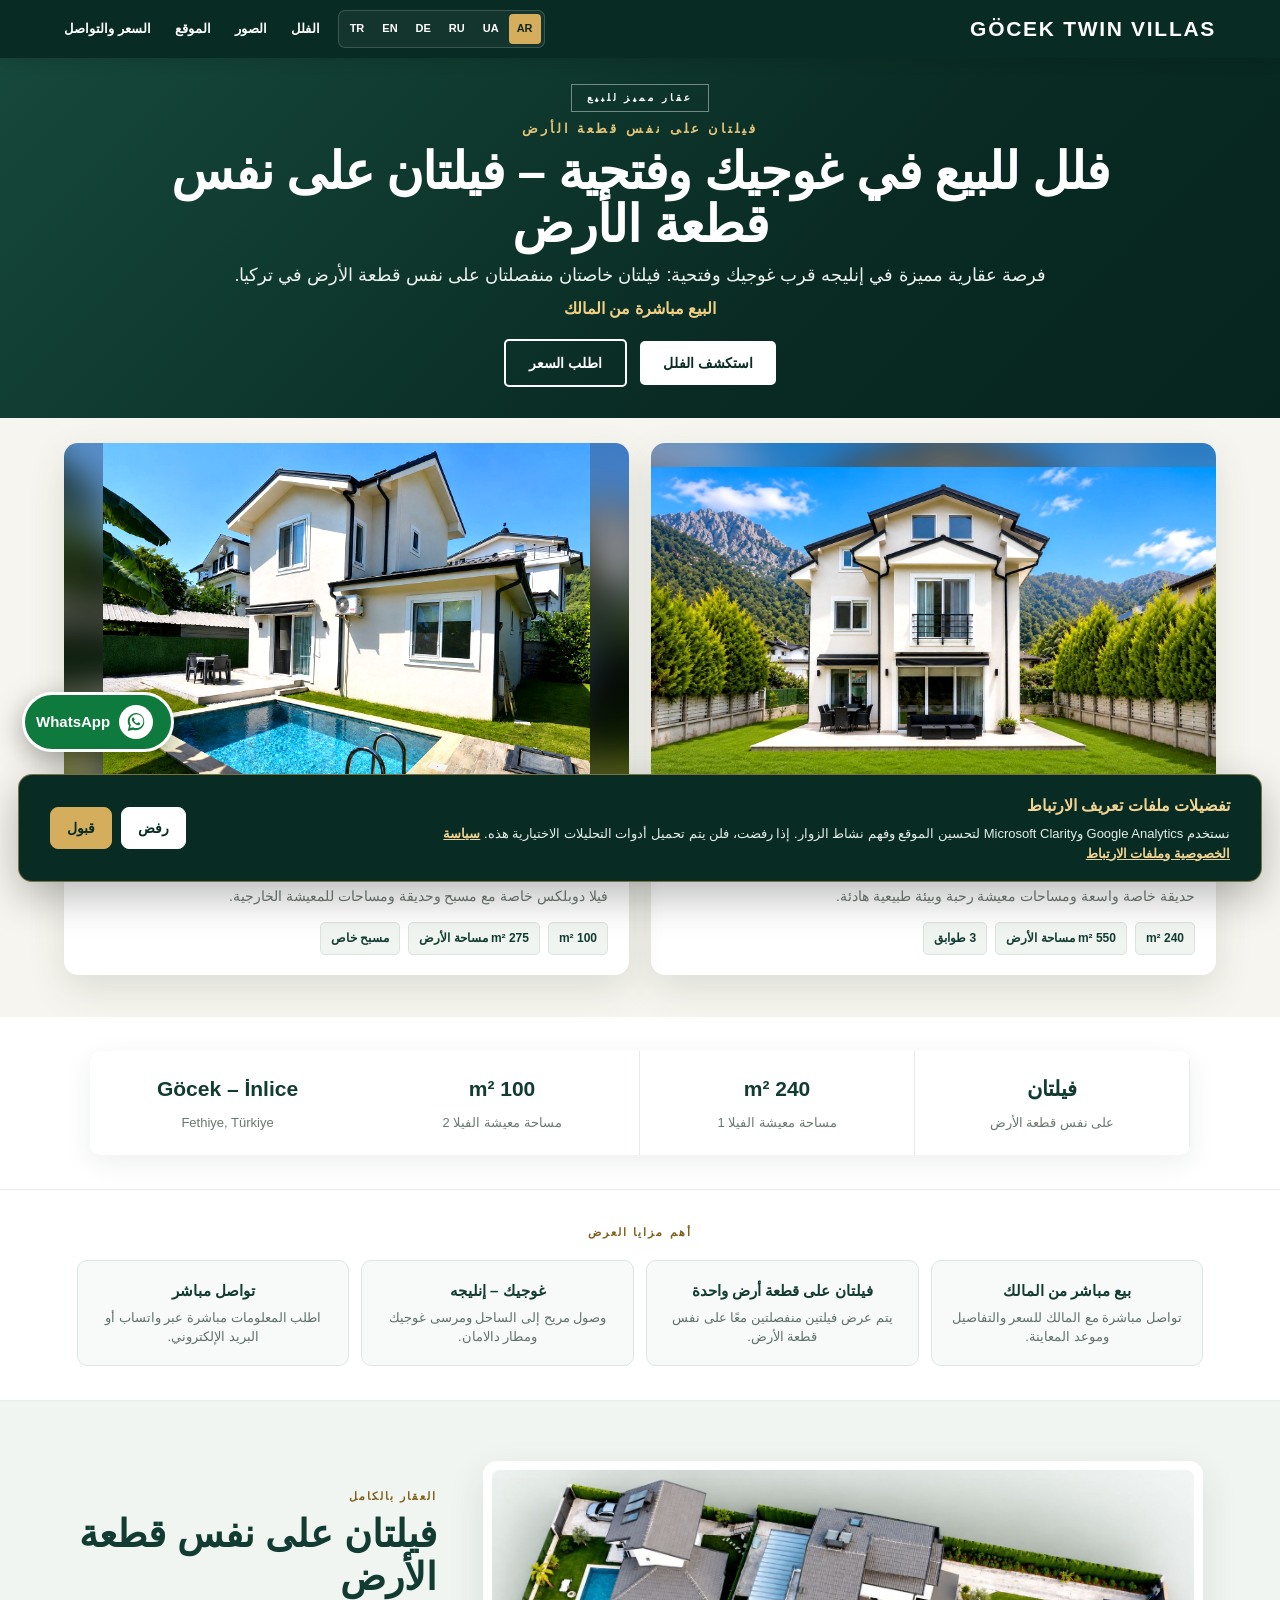
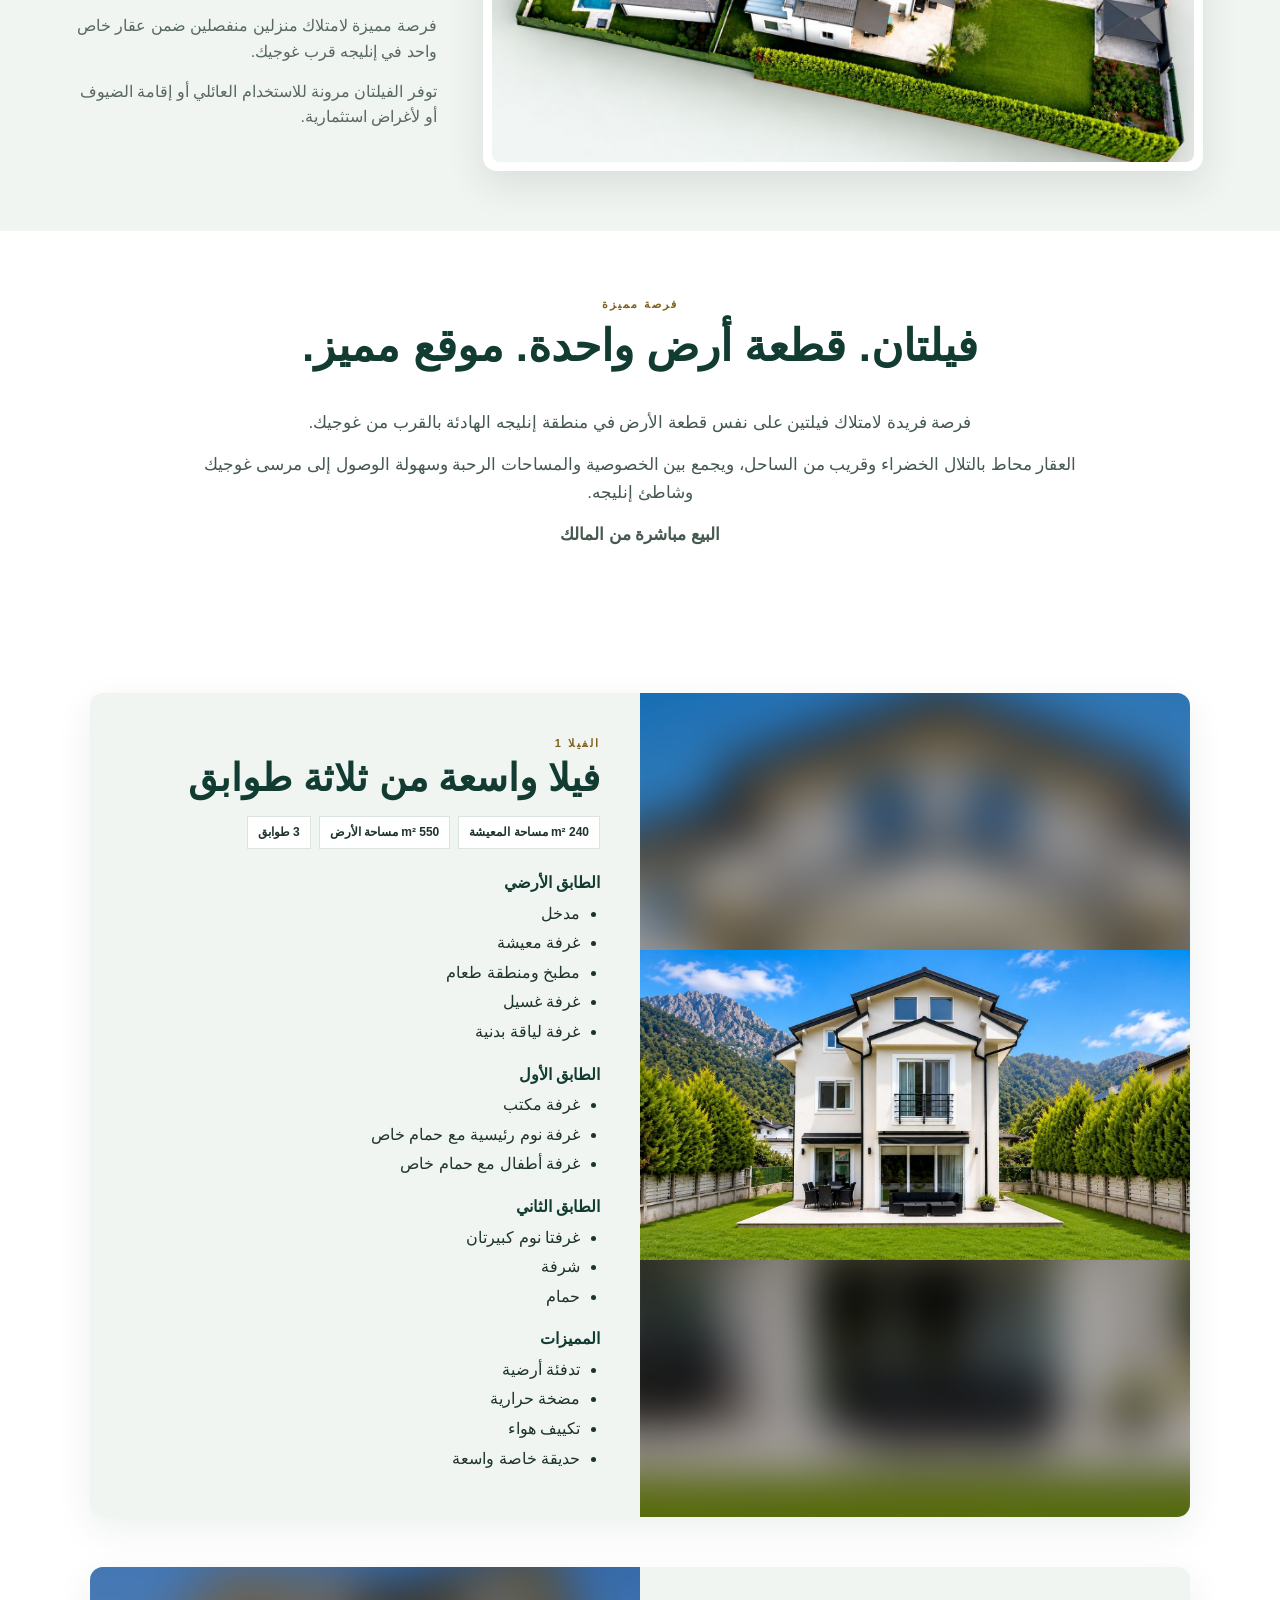
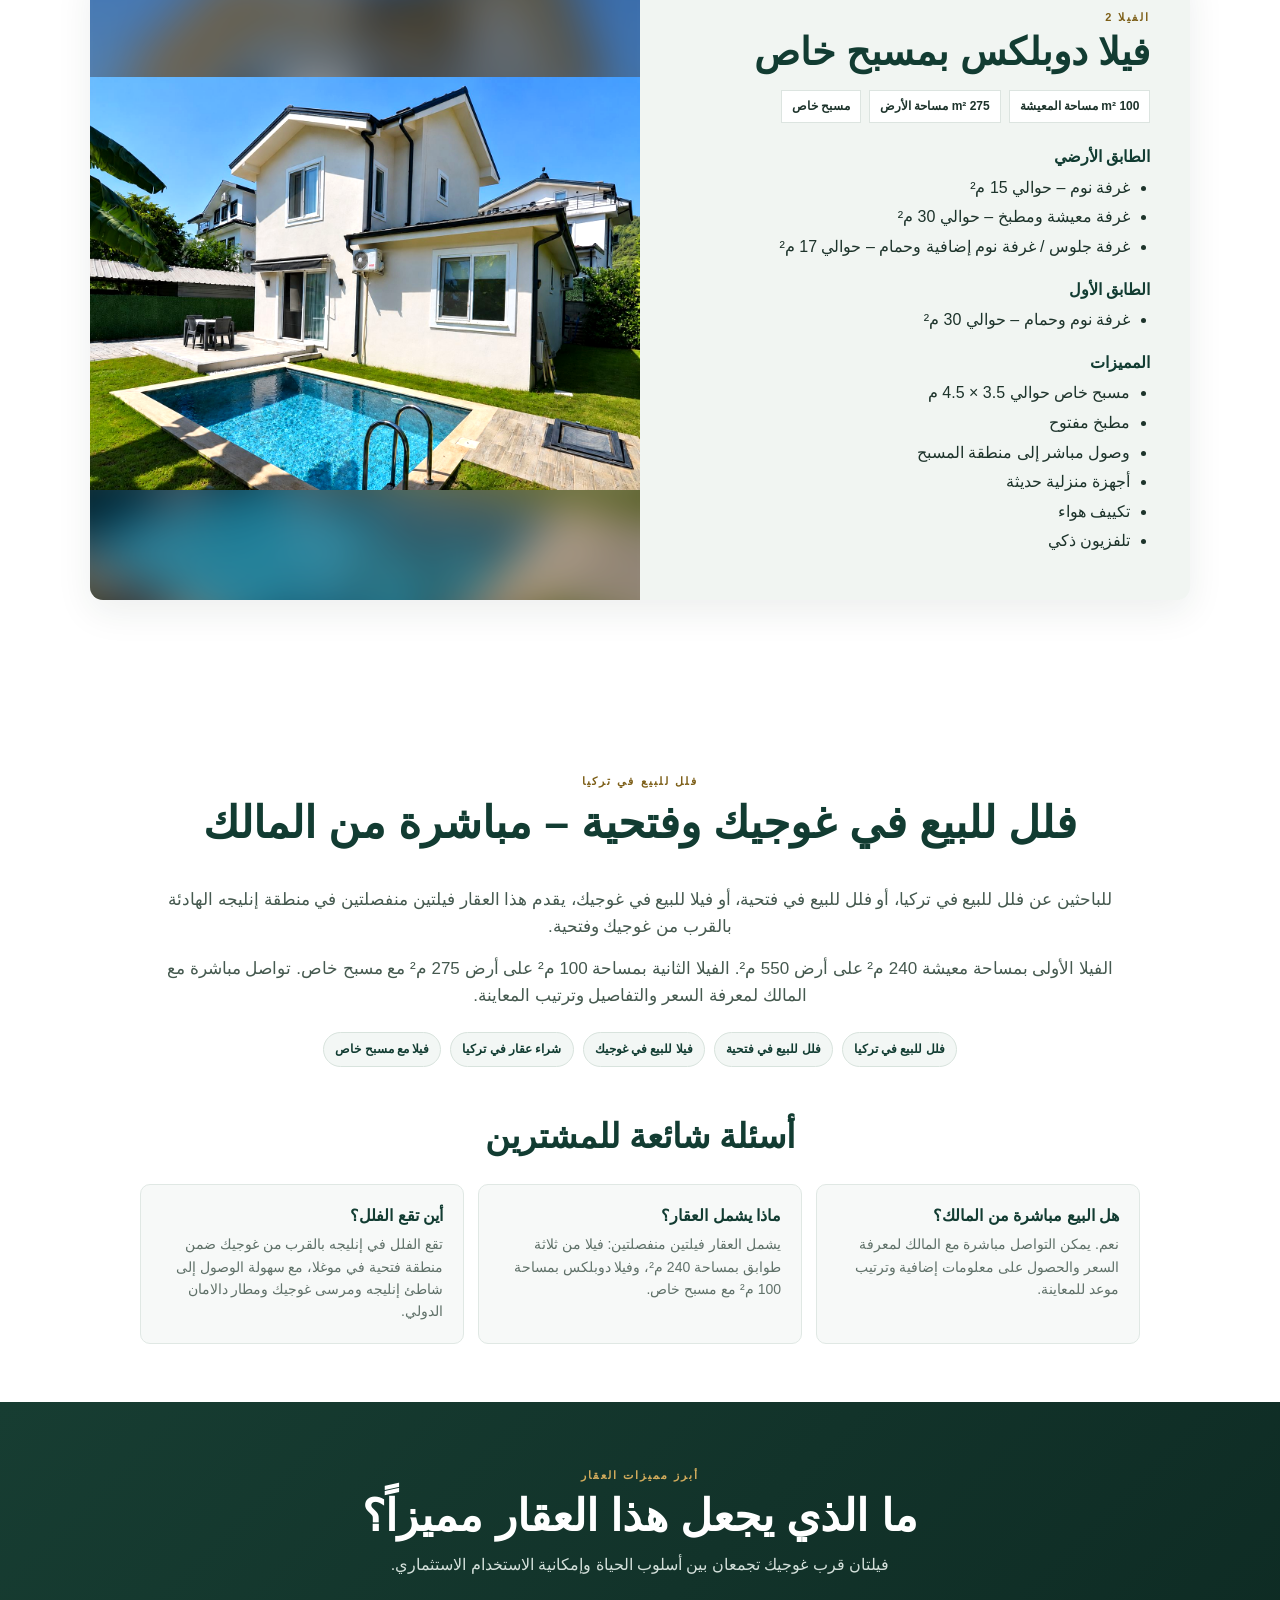
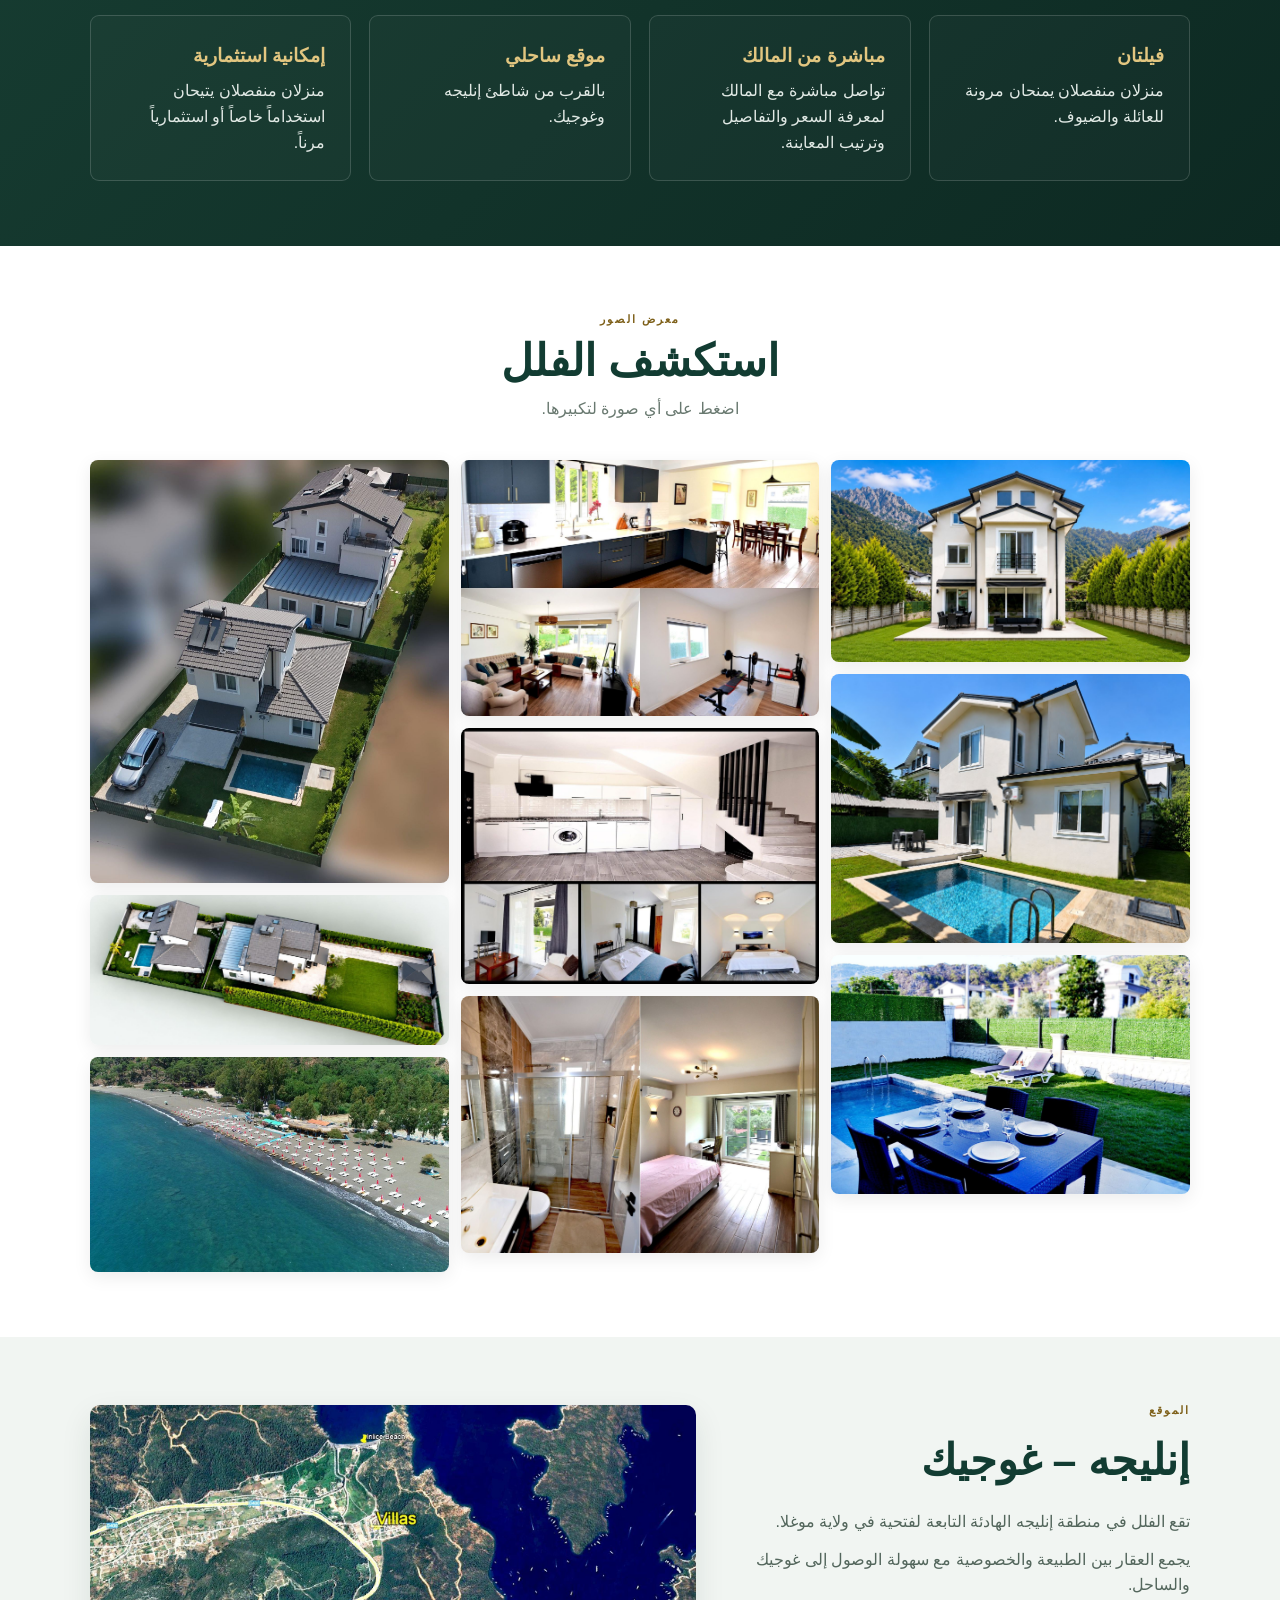
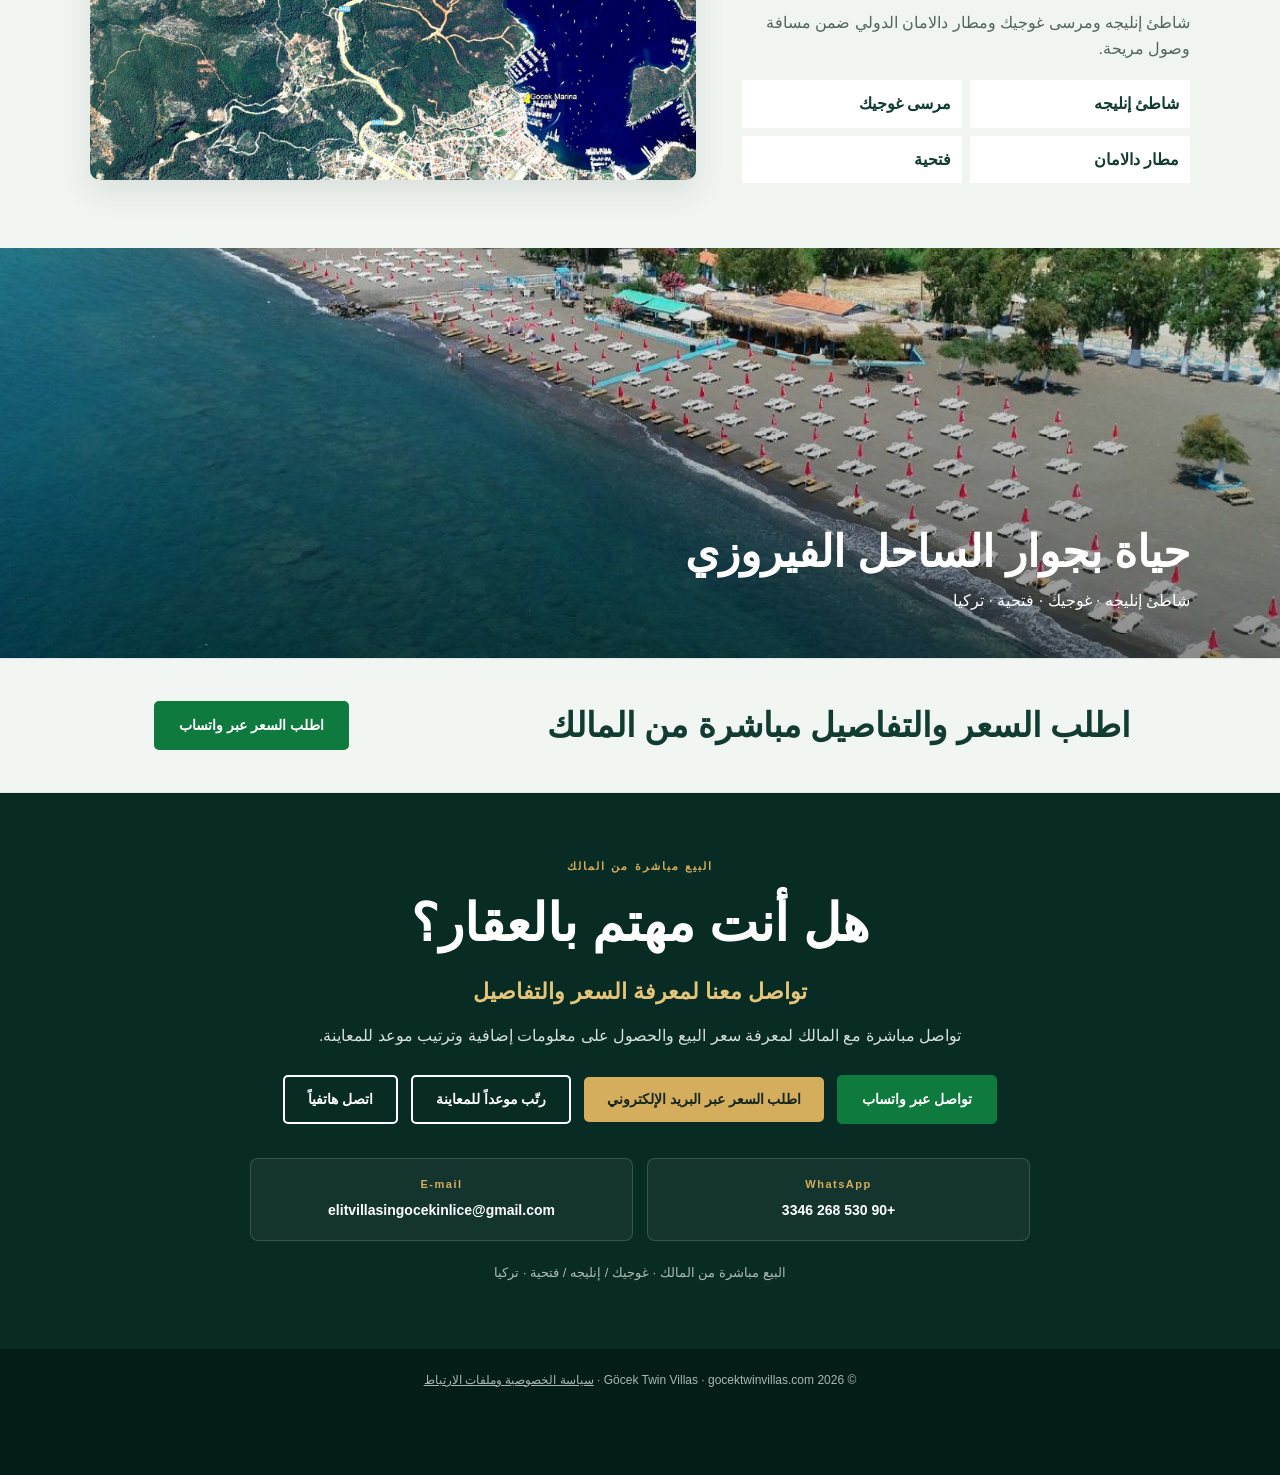
==== commit e86fdf87: "Add files via upload" ====
--- a/ar/index.html
+++ b/ar/index.html
@@ -4,16 +4,16 @@
 <head>
 <meta charset="utf-8"/>
 <meta content="width=device-width, initial-scale=1.0" name="viewport"/>
-<script defer src="/cookie-consent.js?v=1800"></script>
+<script defer src="/cookie-consent.js?v=2000"></script>
 <title>فلل للبيع في غوجيك وفتحية، تركيا | فيلتان مباشرة من المالك</title>
 <meta content="فلل للبيع في تركيا في إنليجه قرب غوجيك وفتحية: فيلتان منفصلتان على نفس قطعة الأرض، إحداهما 240 م² والثانية 100 م² مع مسبح خاص. البيع مباشرة من المالك." name="description"/>
 <meta content="index, follow, max-image-preview:large" name="robots"/>
 <link href="https://gocektwinvillas.com/ar/" rel="canonical"/>
-<link href="https://gocektwinvillas.com/" hreflang="tr-TR" rel="alternate"/>
+<link href="https://gocektwinvillas.com/" hreflang="tr" rel="alternate"/>
 <link href="https://gocektwinvillas.com/en/" hreflang="en" rel="alternate"/>
-<link href="https://gocektwinvillas.com/de/" hreflang="de-DE" rel="alternate"/>
-<link href="https://gocektwinvillas.com/ru/" hreflang="ru-RU" rel="alternate"/>
-<link href="https://gocektwinvillas.com/uk/" hreflang="uk-UA" rel="alternate"/>
+<link href="https://gocektwinvillas.com/de/" hreflang="de" rel="alternate"/>
+<link href="https://gocektwinvillas.com/ru/" hreflang="ru" rel="alternate"/>
+<link href="https://gocektwinvillas.com/uk/" hreflang="uk" rel="alternate"/>
 <link href="https://gocektwinvillas.com/ar/" hreflang="ar" rel="alternate"/>
 <link href="https://gocektwinvillas.com/en/" hreflang="x-default" rel="alternate"/>
 <link href='data:image/svg+xml,&lt;svg xmlns="http://www.w3.org/2000/svg" viewBox="0 0 100 100"&gt;&lt;rect width="100" height="100" rx="18" fill="%23082b23"/&gt;&lt;path d="M15 52L50 22L85 52V84H60V61H40V84H15Z" fill="%23d4ad5d"/&gt;&lt;/svg&gt;' rel="icon" type="image/svg+xml"/>
@@ -21,20 +21,24 @@
 <meta content="فلل للبيع في غوجيك وفتحية، تركيا | فيلتان مباشرة من المالك" property="og:title"/>
 <meta content="فلل للبيع في تركيا في إنليجه قرب غوجيك وفتحية: فيلتان منفصلتان على نفس قطعة الأرض، إحداهما 240 م² والثانية 100 م² مع مسبح خاص. البيع مباشرة من المالك." property="og:description"/>
 <meta content="https://gocektwinvillas.com/ar/" property="og:url"/>
-<meta content="https://gocektwinvillas.com/villa-aerial-overview.jpg?v=1600" property="og:image"/>
+<meta content="https://gocektwinvillas.com/og-image.jpg?v=1900" property="og:image"/>
+<meta content="1200" property="og:image:width"/>
+<meta content="630" property="og:image:height"/>
 <meta content="Göcek Twin Villas" property="og:site_name"/>
 <meta content="tr_TR" property="og:locale:alternate"/>
 <meta content="en_US" property="og:locale:alternate"/>
 <meta content="de_DE" property="og:locale:alternate"/>
 <meta content="ru_RU" property="og:locale:alternate"/>
 <meta content="uk_UA" property="og:locale:alternate"/>
-<meta content="ar_AR" property="og:locale:alternate"/>
 <meta content="ar_AR" property="og:locale"/>
 <meta content="summary_large_image" name="twitter:card"/>
 <meta content="فلل للبيع في غوجيك وفتحية، تركيا | فيلتان مباشرة من المالك" name="twitter:title"/>
 <meta content="فلل للبيع في تركيا في إنليجه قرب غوجيك وفتحية: فيلتان منفصلتان على نفس قطعة الأرض، إحداهما 240 م² والثانية 100 م² مع مسبح خاص. البيع مباشرة من المالك." name="twitter:description"/>
-<meta content="https://gocektwinvillas.com/villa-aerial-overview.jpg?v=1600" name="twitter:image"/>
-<link as="image" href="/villa-garden-exterior.jpg?v=1600" rel="preload"/><link href="/style.css?v=1800" rel="stylesheet"/>
+<meta content="https://gocektwinvillas.com/og-image.jpg?v=1900" name="twitter:image"/>
+<link href="/favicon-32.png" rel="icon" sizes="32x32" type="image/png"/>
+<link href="/apple-touch-icon.png" rel="apple-touch-icon"/>
+<meta content="#082b23" name="theme-color"/>
+<link as="image" href="/villa-garden-exterior.jpg?v=1900" rel="preload"/><link href="/style.css?v=1900" rel="stylesheet"/>
 <script type="application/ld+json">
 {
   "@context":"https://schema.org",
@@ -99,11 +103,11 @@
 <a href="#contact">السعر والتواصل</a>
 </div>
 <div class="language-switcher">
-<a href="/" hreflang="tr-TR">TR</a>
+<a href="/" hreflang="tr">TR</a>
 <a href="/en/" hreflang="en">EN</a>
-<a href="/de/" hreflang="de-DE">DE</a>
-<a href="/ru/" hreflang="ru-RU">RU</a>
-<a href="/uk/" hreflang="uk-UA">UA</a>
+<a href="/de/" hreflang="de">DE</a>
+<a href="/ru/" hreflang="ru">RU</a>
+<a href="/uk/" hreflang="uk">UA</a>
 <a class="active" href="/ar/" hreflang="ar">AR</a>
 </div>
 </div>
@@ -123,7 +127,7 @@
 <div class="main-villa-grid">
 <article class="property-card villa-one-card">
 <div class="property-image-wrap">
-<img alt="فيلا واسعة من ثلاثة طوابق مع حديقة خاصة في إنليجه قرب غوجيك" decoding="async" fetchpriority="high" loading="eager" src="/villa-garden-exterior.jpg?v=1600"/>
+<img alt="فيلا واسعة من ثلاثة طوابق مع حديقة خاصة في إنليجه قرب غوجيك" decoding="async" fetchpriority="high" loading="eager" src="/villa-garden-exterior.jpg?v=1900"/>
 </div>
 <div class="property-content">
 <div class="property-label">الفيلا 1</div>
@@ -138,7 +142,7 @@
 </article>
 <article class="property-card villa-two-card">
 <div class="property-image-wrap">
-<img alt="فيلا دوبلكس مع مسبح خاص في إنليجه قرب غوجيك" decoding="async" loading="eager" src="/villa-two-new.jpg?v=1600"/>
+<img alt="فيلا دوبلكس مع مسبح خاص في إنليجه قرب غوجيك" decoding="async" loading="eager" src="/villa-two-new.jpg?v=1900"/>
 </div>
 <div class="property-content">
 <div class="property-label">الفيلا 2</div>
@@ -175,7 +179,7 @@
 <div class="aerial-section">
 <div class="aerial-grid">
 <div class="aerial-photo">
-<img alt="منظر جوي لفيلتين على نفس قطعة الأرض في غوجيك" decoding="async" loading="lazy" src="/villa-aerial-overview.jpg?v=1600"/>
+<img alt="منظر جوي لفيلتين على نفس قطعة الأرض في غوجيك" decoding="async" loading="lazy" src="/villa-aerial-overview.jpg?v=1900"/>
 </div>
 <div class="aerial-text">
 <div class="eyebrow">العقار بالكامل</div>
@@ -202,7 +206,7 @@
 <div class="container">
 <div class="villa-detail">
 <div class="villa-photo">
-<img alt="فيلا واسعة من ثلاثة طوابق مع حديقة خاصة في إنليجه قرب غوجيك" decoding="async" loading="lazy" src="/villa-garden-exterior.jpg?v=1600"/>
+<img alt="فيلا واسعة من ثلاثة طوابق مع حديقة خاصة في إنليجه قرب غوجيك" decoding="async" loading="lazy" src="/villa-garden-exterior.jpg?v=1900"/>
 </div>
 <div class="villa-info">
 <div class="villa-label">الفيلا 1</div>
@@ -231,7 +235,7 @@
 </div>
 <div class="villa-detail reverse">
 <div class="villa-photo">
-<img alt="فيلا دوبلكس مع مسبح خاص في إنليجه قرب غوجيك" decoding="async" loading="lazy" src="/villa-two-new.jpg?v=1600"/>
+<img alt="فيلا دوبلكس مع مسبح خاص في إنليجه قرب غوجيك" decoding="async" loading="lazy" src="/villa-two-new.jpg?v=1900"/>
 </div>
 <div class="villa-info">
 <div class="villa-label">الفيلا 2</div>
@@ -292,15 +296,15 @@
 <h2>استكشف الفلل</h2>
 <p>اضغط على أي صورة لتكبيرها.</p>
 </div>
-<div class="gallery"><img alt="فيلا واسعة من ثلاثة طوابق مع حديقة خاصة في إنليجه قرب غوجيك" decoding="async" loading="lazy" src="/villa-garden-exterior.jpg?v=1600"/>
-<img alt="فيلا دوبلكس مع مسبح خاص في إنليجه قرب غوجيك" decoding="async" loading="lazy" src="/villa-two-new.jpg?v=1600"/>
-<img alt="مسبح خاص وتراس الفيلا" decoding="async" loading="lazy" src="/villa-pool-terrace.jpg?v=1600"/>
-<img alt="غرفة المعيشة الحديثة داخل الفيلا" decoding="async" loading="lazy" src="/villa-interior-living.jpg?v=1600"/>
-<img alt="تفاصيل داخلية لفلل Göcek Twin Villas" decoding="async" loading="lazy" src="/villa-interior-collage.jpg?v=1600"/>
-<img alt="غرفة نوم وحمام في الفيلا" decoding="async" loading="lazy" src="/villa-bedroom-bathroom.jpg?v=1600"/>
-<img alt="منظر جوي للفلل في إنليجه قرب غوجيك" decoding="async" loading="lazy" src="/villa-drone-view.jpg?v=1600"/>
-<img alt="منظر جوي لفيلتين على نفس قطعة الأرض في غوجيك" decoding="async" loading="lazy" src="/villa-aerial-overview.jpg?v=1600"/>
-<img alt="شاطئ إنليجه قرب غوجيك في تركيا" decoding="async" loading="lazy" src="/ince-beach.jpg?v=1600"/></div>
+<div class="gallery"><img alt="فيلا واسعة من ثلاثة طوابق مع حديقة خاصة في إنليجه قرب غوجيك" decoding="async" loading="lazy" src="/villa-garden-exterior.jpg?v=1900"/>
+<img alt="فيلا دوبلكس مع مسبح خاص في إنليجه قرب غوجيك" decoding="async" loading="lazy" src="/villa-two-new.jpg?v=1900"/>
+<img alt="مسبح خاص وتراس الفيلا" decoding="async" loading="lazy" src="/villa-pool-terrace.jpg?v=1900"/>
+<img alt="غرفة المعيشة الحديثة داخل الفيلا" decoding="async" loading="lazy" src="/villa-interior-living.jpg?v=1900"/>
+<img alt="تفاصيل داخلية لفلل Göcek Twin Villas" decoding="async" loading="lazy" src="/villa-interior-collage.jpg?v=1900"/>
+<img alt="غرفة نوم وحمام في الفيلا" decoding="async" loading="lazy" src="/villa-bedroom-bathroom.jpg?v=1900"/>
+<img alt="منظر جوي للفلل في إنليجه قرب غوجيك" decoding="async" loading="lazy" src="/villa-drone-view.jpg?v=1900"/>
+<img alt="منظر جوي لفيلتين على نفس قطعة الأرض في غوجيك" decoding="async" loading="lazy" src="/villa-aerial-overview.jpg?v=1900"/>
+<img alt="شاطئ إنليجه قرب غوجيك في تركيا" decoding="async" loading="lazy" src="/ince-beach.jpg?v=1900"/></div>
 </div>
 </section>
 <section class="location" id="location">
@@ -312,14 +316,14 @@
 <p>يجمع العقار بين الطبيعة والخصوصية مع سهولة الوصول إلى غوجيك والساحل.</p>
 <p>شاطئ إنليجه ومرسى غوجيك ومطار دالامان الدولي ضمن مسافة وصول مريحة.</p>
 <div class="location-points">
-<div class="location-point">İnlice Beach</div>
-<div class="location-point">Göcek Marina</div>
-<div class="location-point">Dalaman Airport</div>
-<div class="location-point">Fethiye</div>
+<div class="location-point">شاطئ إنليجه</div>
+<div class="location-point">مرسى غوجيك</div>
+<div class="location-point">مطار دالامان</div>
+<div class="location-point">فتحية</div>
 </div>
 </div>
 <div>
-<img alt="خريطة موقع الفلل في إنليجه قرب غوجيك" decoding="async" loading="lazy" src="/villa-location-map.jpg?v=1600"/>
+<img alt="خريطة موقع الفلل في إنليجه قرب غوجيك" decoding="async" loading="lazy" src="/villa-location-map.jpg?v=1900"/>
 </div>
 </div>
 </section>
@@ -344,6 +348,7 @@
 <a class="button button-whatsapp" href="https://wa.me/905302683346?text=%D9%85%D8%B1%D8%AD%D8%A8%D8%A7%D9%8B%D8%8C%20%D8%A3%D9%88%D8%AF%20%D8%A7%D9%84%D8%AD%D8%B5%D9%88%D9%84%20%D8%B9%D9%84%D9%89%20%D9%85%D8%B9%D9%84%D9%88%D9%85%D8%A7%D8%AA%20%D9%88%D9%85%D8%B9%D8%B1%D9%81%D8%A9%20%D8%B3%D8%B9%D8%B1%20%D8%A7%D9%84%D9%81%D9%8A%D9%84%D8%AA%D9%8A%D9%86%20%D9%81%D9%8A%20%D8%BA%D9%88%D8%AC%D9%8A%D9%83%D8%8C%20%D8%A5%D9%86%D9%84%D9%8A%D8%AC%D9%87." rel="noopener noreferrer" target="_blank">تواصل عبر واتساب</a>
 <a class="button button-gold" href="mailto:elitvillasingocekinlice@gmail.com?subject=G%C3%B6cek%20Twin%20Villas%20-%20%D8%B7%D9%84%D8%A8%20%D8%A7%D9%84%D8%B3%D8%B9%D8%B1">اطلب السعر عبر البريد الإلكتروني</a>
 <a class="button button-outline" href="mailto:elitvillasingocekinlice@gmail.com?subject=%D8%B1%D8%AA%D9%91%D8%A8%20%D9%85%D9%88%D8%B9%D8%AF%D8%A7%D9%8B%20%D9%84%D9%84%D9%85%D8%B9%D8%A7%D9%8A%D9%86%D8%A9">رتّب موعداً للمعاينة</a>
+<a class="button button-outline" href="tel:+905302683346">اتصل هاتفياً</a>
 <div class="contact-info">
 <div class="contact-info-box">
 <span class="contact-info-label">WhatsApp</span>
@@ -357,15 +362,15 @@
 <div class="direct-owner-footer">البيع مباشرة من المالك · غوجيك / إنليجه / فتحية · تركيا</div>
 </div>
 </section>
-<footer>© 2026 Göcek Twin Villas · gocektwinvillas.com</footer>
+<footer>© 2026 Göcek Twin Villas · gocektwinvillas.com · <a href="/ar/privacy/">سياسة الخصوصية وملفات الارتباط</a></footer>
 <a aria-label="تواصل عبر واتساب" class="floating-whatsapp" href="https://wa.me/905302683346?text=%D9%85%D8%B1%D8%AD%D8%A8%D8%A7%D9%8B%D8%8C%20%D8%A3%D9%88%D8%AF%20%D8%A7%D9%84%D8%AD%D8%B5%D9%88%D9%84%20%D8%B9%D9%84%D9%89%20%D9%85%D8%B9%D9%84%D9%88%D9%85%D8%A7%D8%AA%20%D9%88%D9%85%D8%B9%D8%B1%D9%81%D8%A9%20%D8%B3%D8%B9%D8%B1%20%D8%A7%D9%84%D9%81%D9%8A%D9%84%D8%AA%D9%8A%D9%86%20%D9%81%D9%8A%20%D8%BA%D9%88%D8%AC%D9%8A%D9%83%D8%8C%20%D8%A5%D9%86%D9%84%D9%8A%D8%AC%D9%87." rel="noopener noreferrer" target="_blank">
-<span class="whatsapp-icon">☎</span>
+<span class="whatsapp-icon"><svg class="wa-svg" viewBox="0 0 32 32" width="22" height="22" aria-hidden="true" focusable="false"><path fill="currentColor" d="M16.02 3C9.4 3 4.03 8.37 4.03 14.98c0 2.35.68 4.55 1.86 6.4L4 29l7.8-1.82a11.94 11.94 0 0 0 4.22 .77c6.62 0 11.98-5.37 11.98-11.98C28 8.37 22.64 3 16.02 3Zm0 21.9c-1.35 0-2.6-.36-3.7-.99l-.27-.16-4.63 1.08 1.1-4.5-.18-.29a9.88 9.88 0 0 1-1.5-5.28c0-5.46 4.45-9.9 9.92-9.9 5.46 0 9.9 4.44 9.9 9.9 0 5.47-4.44 9.9-9.9 9.9Zm5.43-7.42c-.3-.15-1.76-.87-2.03-.97-.27-.1-.47-.15-.67.15-.2.3-.77.97-.94 1.17-.17.2-.35.22-.65.07-.3-.15-1.26-.46-2.4-1.48-.89-.79-1.49-1.77-1.66-2.07-.17-.3-.02-.46.13-.61.14-.13.3-.35.45-.52.15-.18.2-.3.3-.5.1-.2.05-.37-.02-.52-.08-.15-.67-1.62-.92-2.22-.24-.58-.49-.5-.67-.51h-.57c-.2 0-.52.07-.8.37-.27.3-1.04 1.02-1.04 2.48 0 1.46 1.07 2.87 1.22 3.07.15.2 2.1 3.2 5.08 4.49.71.31 1.26.49 1.7.63.71.23 1.36.2 1.87.12.57-.09 1.76-.72 2.01-1.41.25-.7.25-1.29.17-1.41-.07-.13-.27-.2-.57-.35Z"/></svg></span>
 <span class="floating-whatsapp-text">WhatsApp</span>
 </a>
 <div class="lightbox" id="lightbox">
 <span class="close-lightbox" id="closeLightbox">×</span>
 <img alt="صورة Göcek Twin Villas" id="lightboxImage" src=""/>
 </div>
-<script src="/gallery.js?v=1600"></script>
+<script src="/gallery.js?v=1900"></script>
 </body>
 </html>
--- a/style.css
+++ b/style.css
@@ -279,3 +279,37 @@
   .gtv-cookie-actions button{flex:1}
   .gtv-cookie-copy p{font-size:12px}
 }
+
+
+/* V15 fixes: contrast, a11y, cookie banner / WhatsApp overlap */
+:focus-visible{outline:3px solid #d4ad5d;outline-offset:2px}
+.property-label,.villa-label,.eyebrow,.trust-title{color:#7d5f18}
+.highlights .eyebrow,.contact .eyebrow,.hero .eyebrow{color:var(--gold)}
+.button-whatsapp{background:#0f7a3d;border-color:#0f7a3d;color:#fff}
+.floating-whatsapp{background:#0f7a3d;color:#fff}
+.floating-whatsapp:hover{background:#0c6a34}
+.whatsapp-icon{color:#0f7a3d}
+.whatsapp-icon svg{display:block}
+footer a{color:inherit;text-decoration:underline}
+.gallery img{cursor:zoom-in}
+.close-lightbox{line-height:1;padding:4px 10px}
+.gtv-cookie-banner{z-index:1000001}
+.gtv-cookie-copy a{color:#f1d493;text-decoration:underline;font-weight:800}
+.gtv-cookie-actions button{min-height:42px;font-size:14px}
+.gtv-cookie-reject{border:1px solid #fff;background:#fff;color:#082b23}
+.gtv-cookie-settings{font-size:12px;padding:8px 11px;z-index:999998}
+body.gtv-banner-open .floating-whatsapp{bottom:calc(var(--gtv-banner-h,0px) + 22px)}
+@media(max-width:650px){
+  .language-switcher a{font-size:10px}
+  body.gtv-banner-open .floating-whatsapp{bottom:calc(var(--gtv-banner-h,0px) + 12px)}
+}
+/* policy / 404 pages */
+.doc{max-width:820px;margin:0 auto;padding:46px 6% 70px}
+.doc h1{margin-bottom:6px;color:var(--green);font-size:clamp(28px,4vw,38px);line-height:1.15}
+.doc .updated{margin-bottom:26px;color:var(--muted);font-size:14px}
+.doc h2{margin:28px 0 8px;color:var(--green);font-size:21px}
+.doc p,.doc li{margin-bottom:10px}
+.doc ul{margin:0 0 10px 22px}
+[dir="rtl"] .doc ul{margin:0 22px 10px 0}
+.doc a{color:#0f5c46;text-decoration:underline}
+.doc .back{display:inline-block;margin-top:26px;font-weight:800}
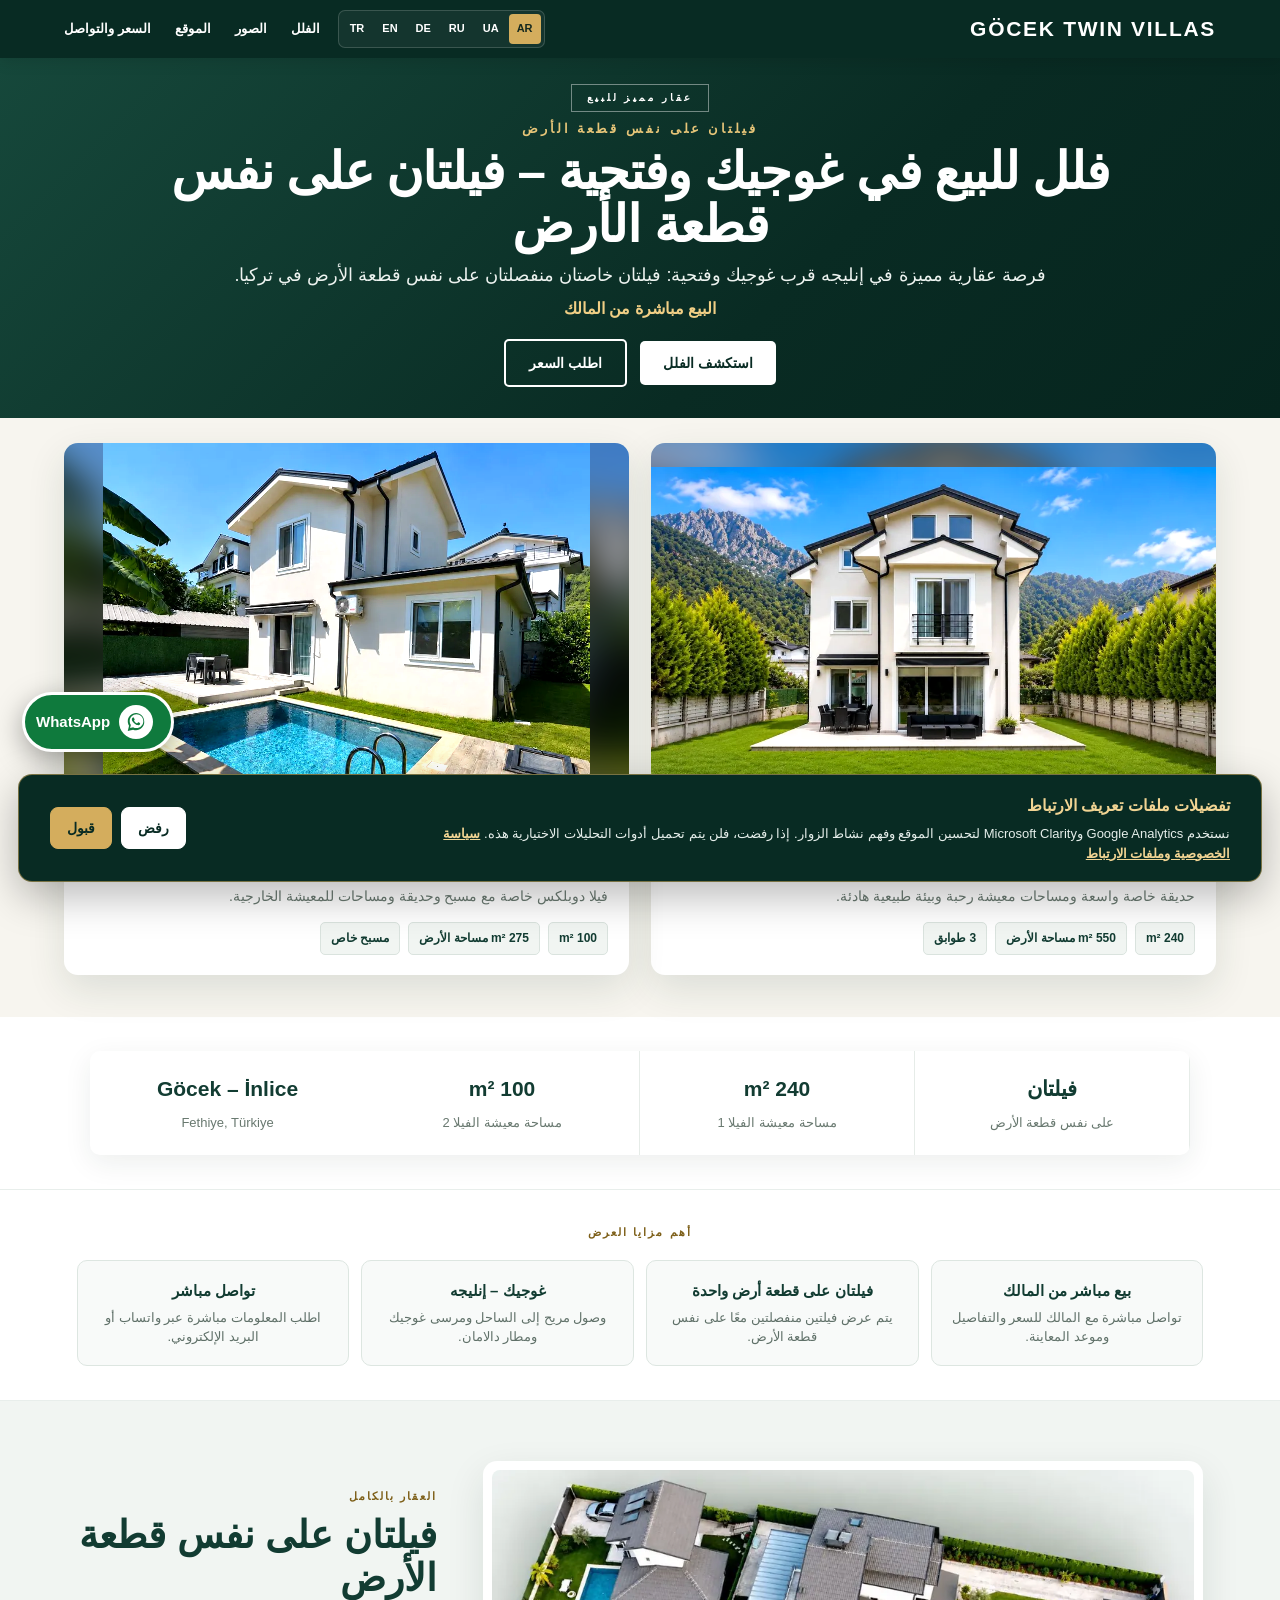
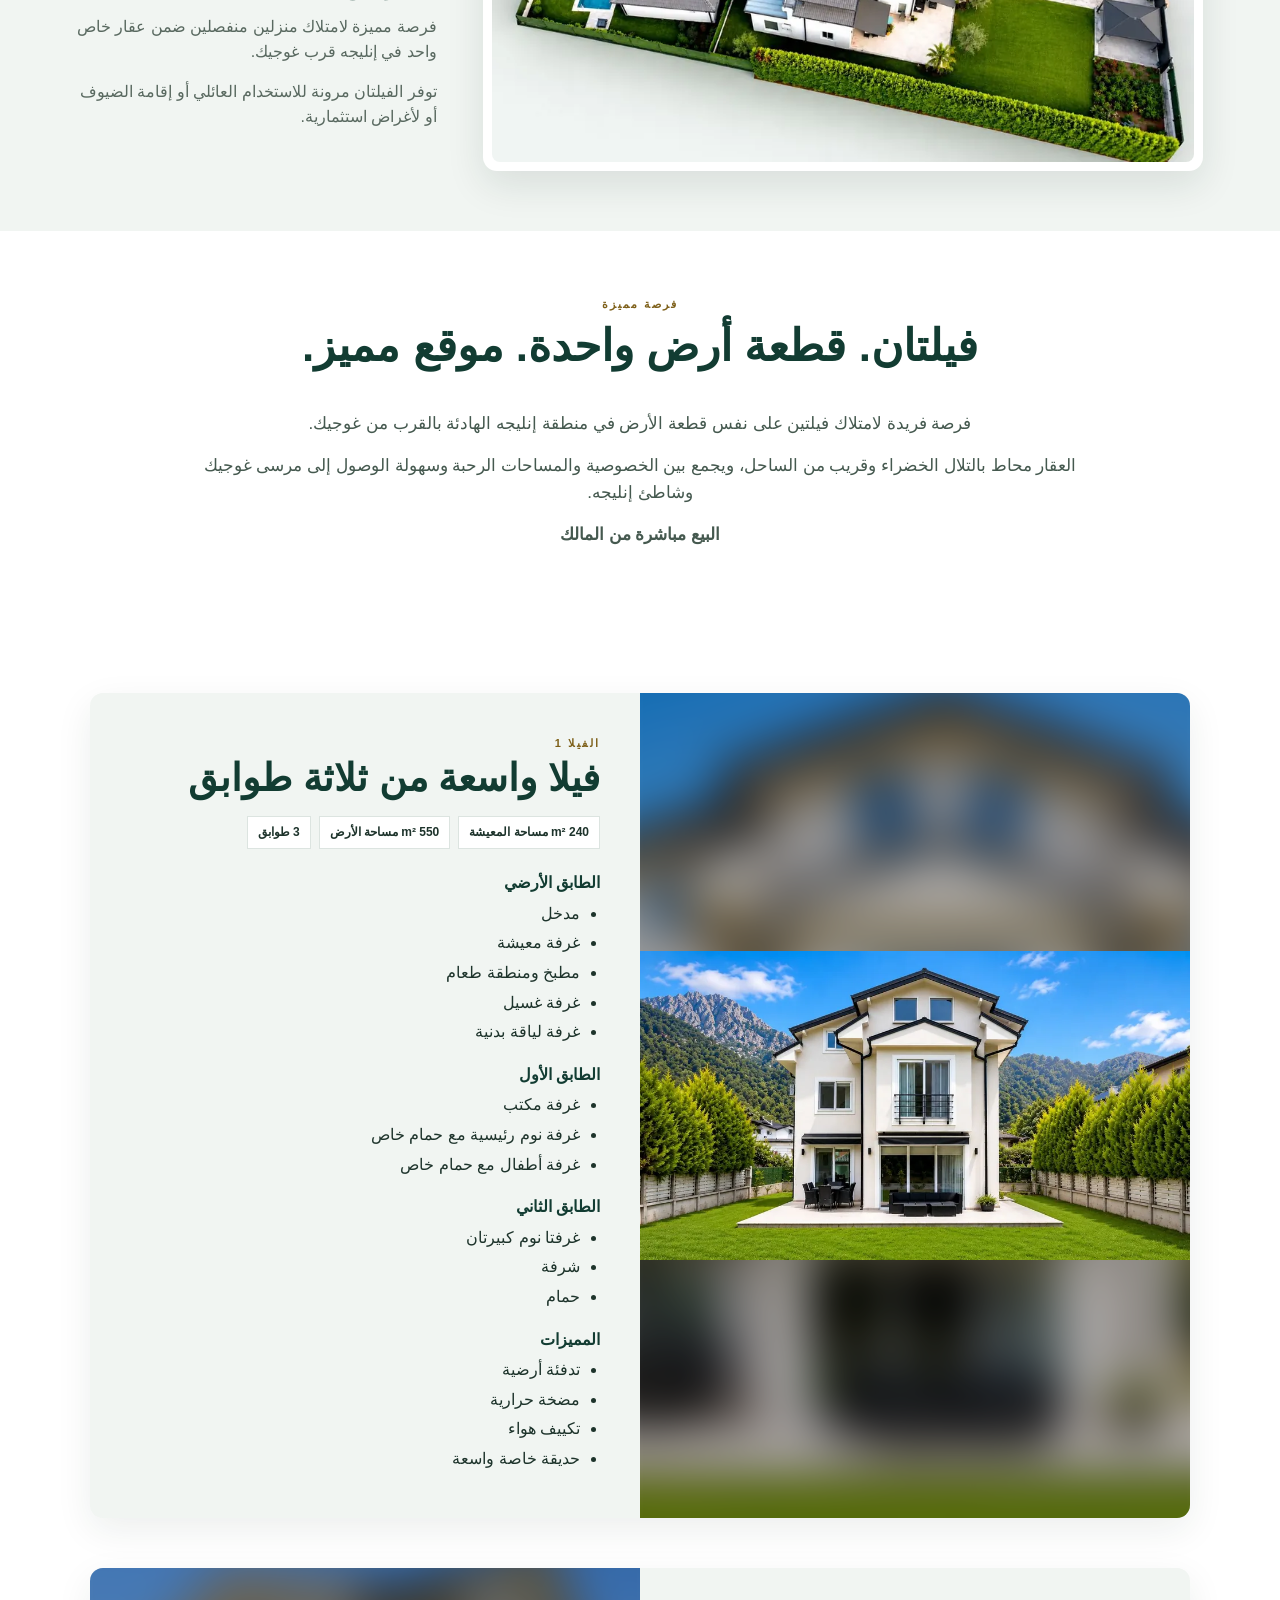
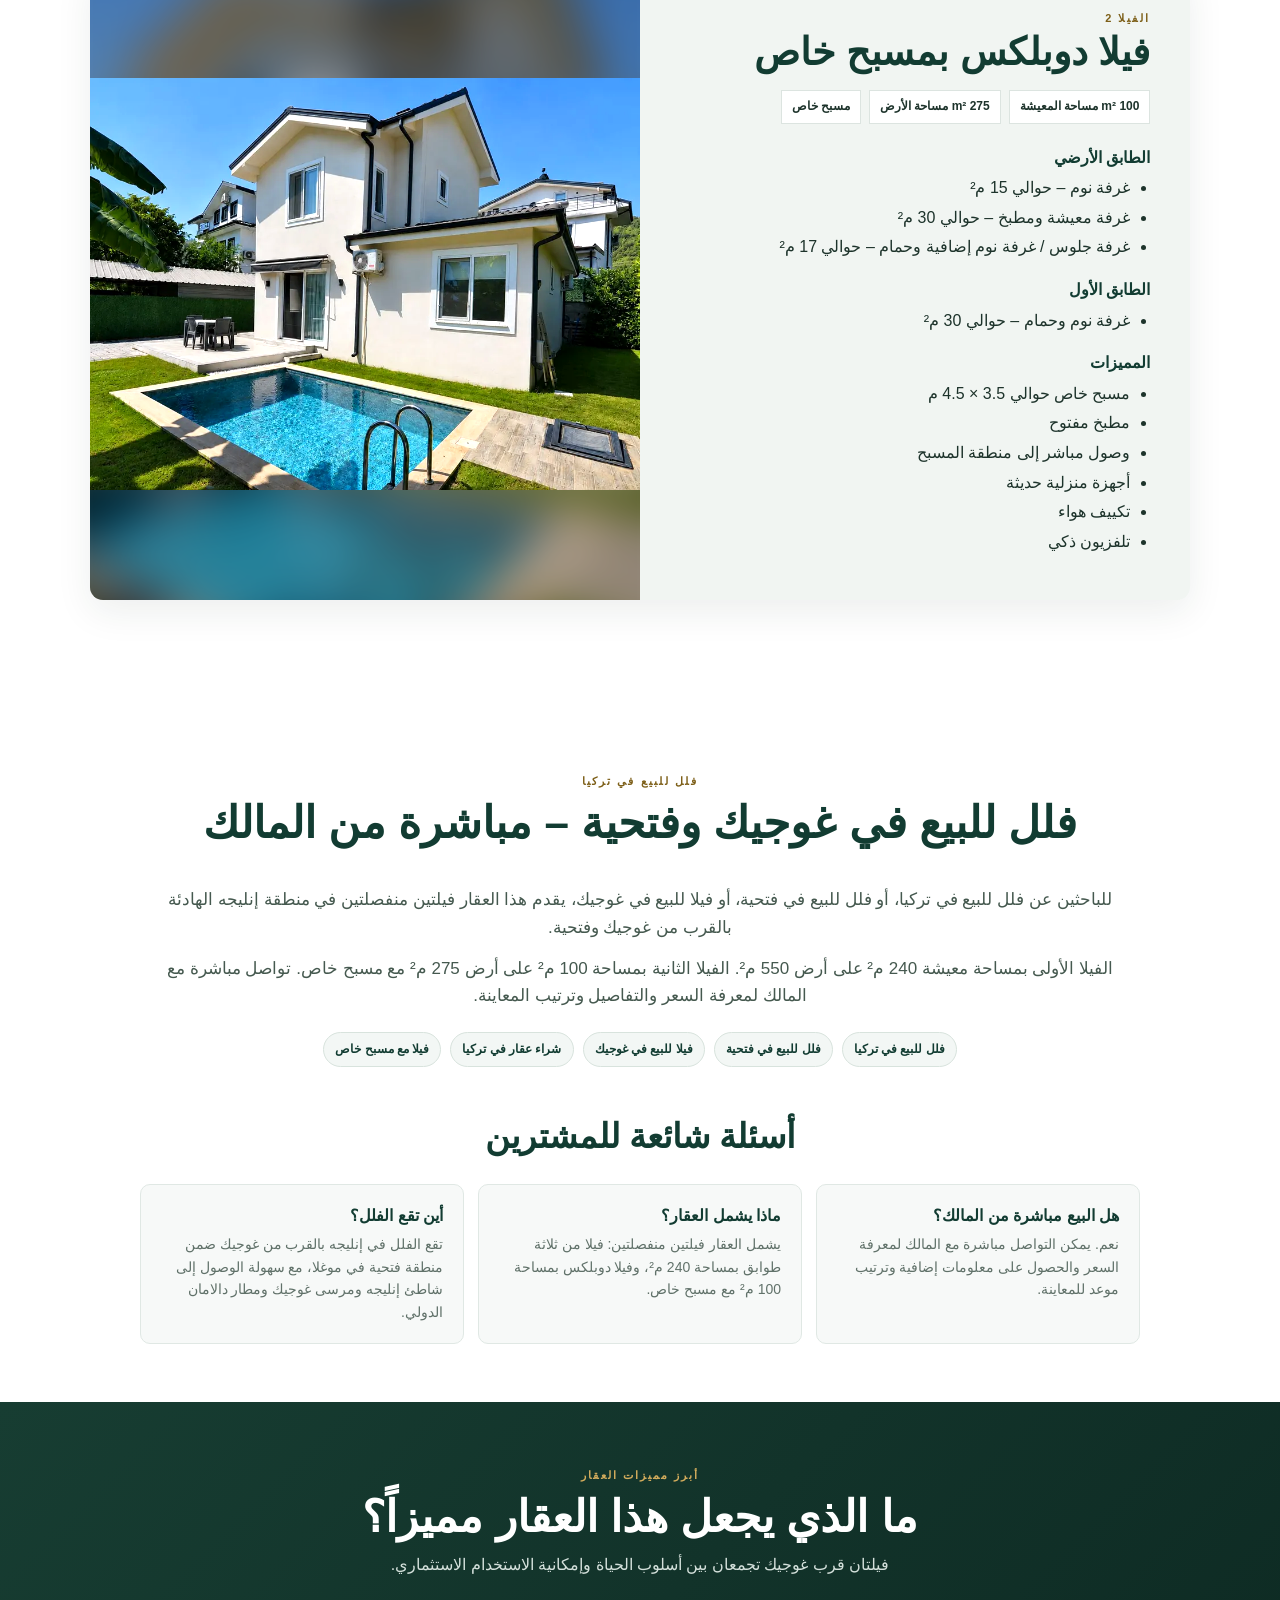
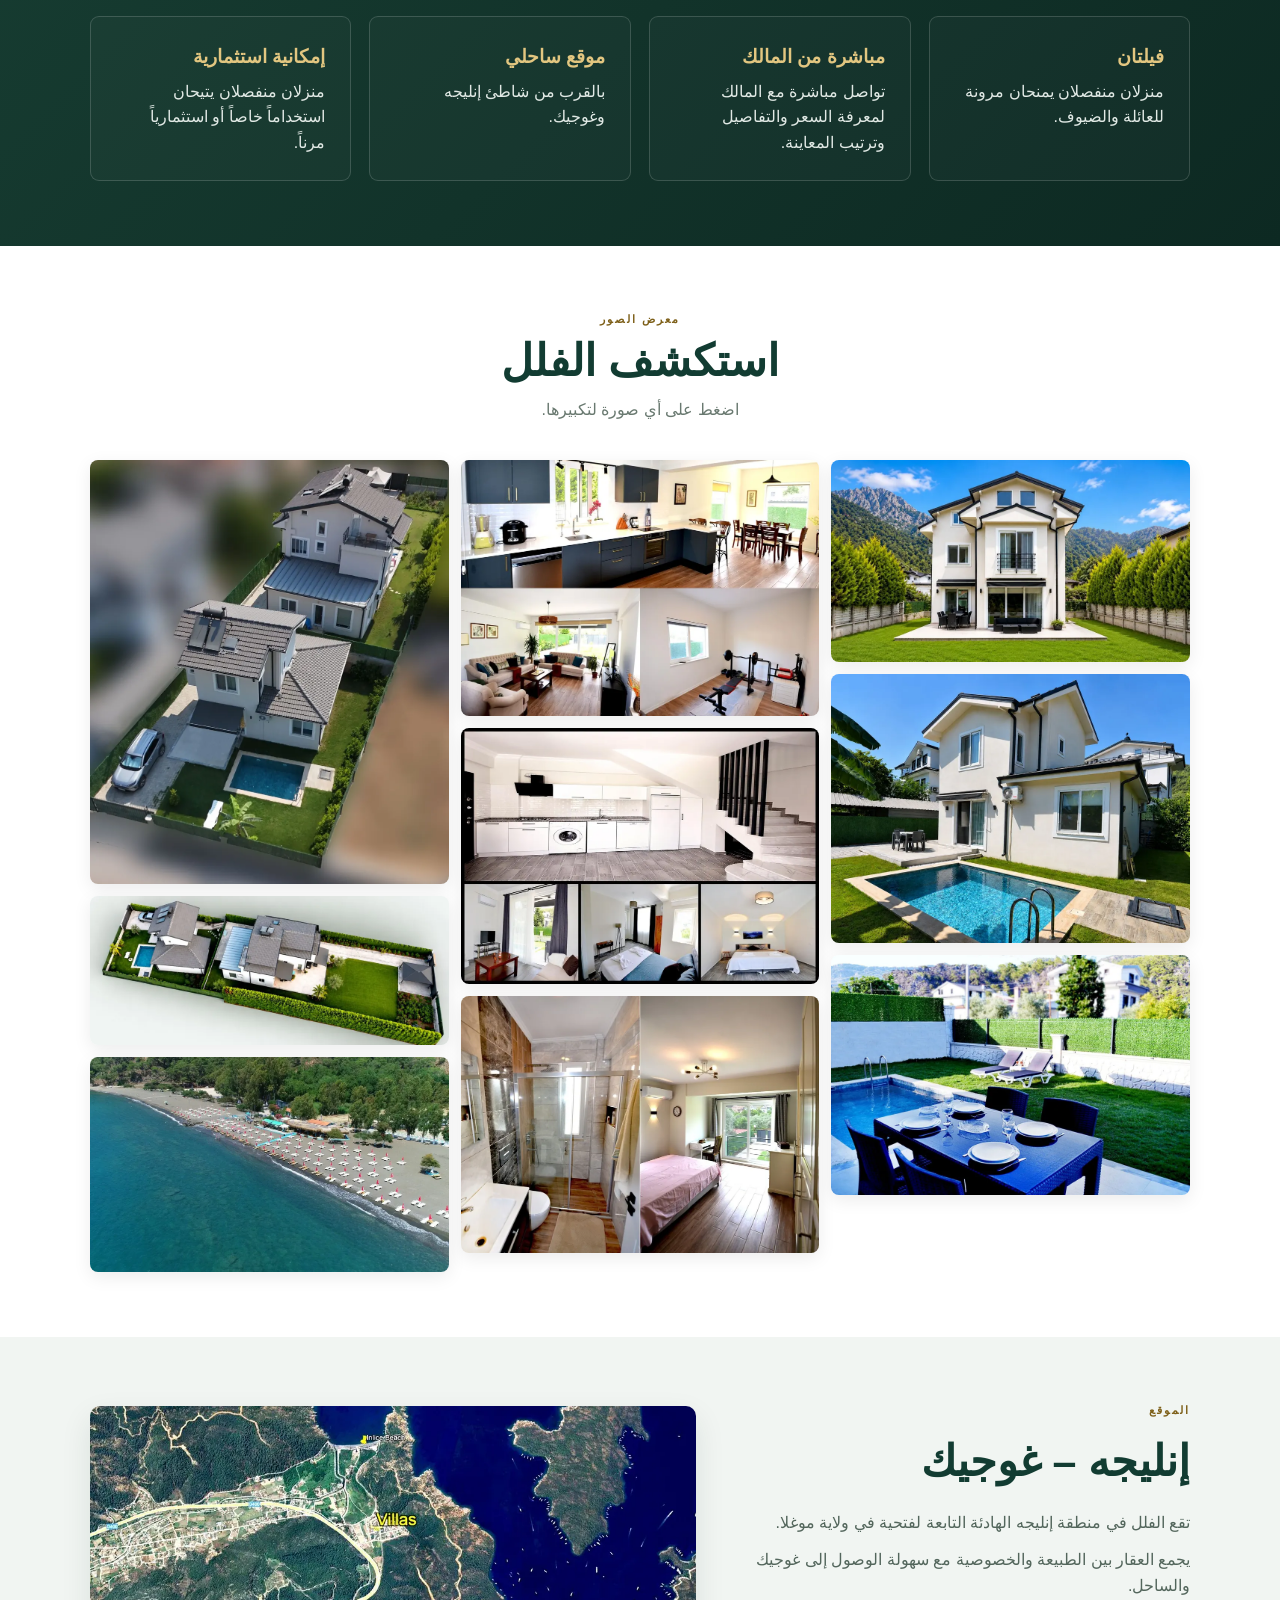
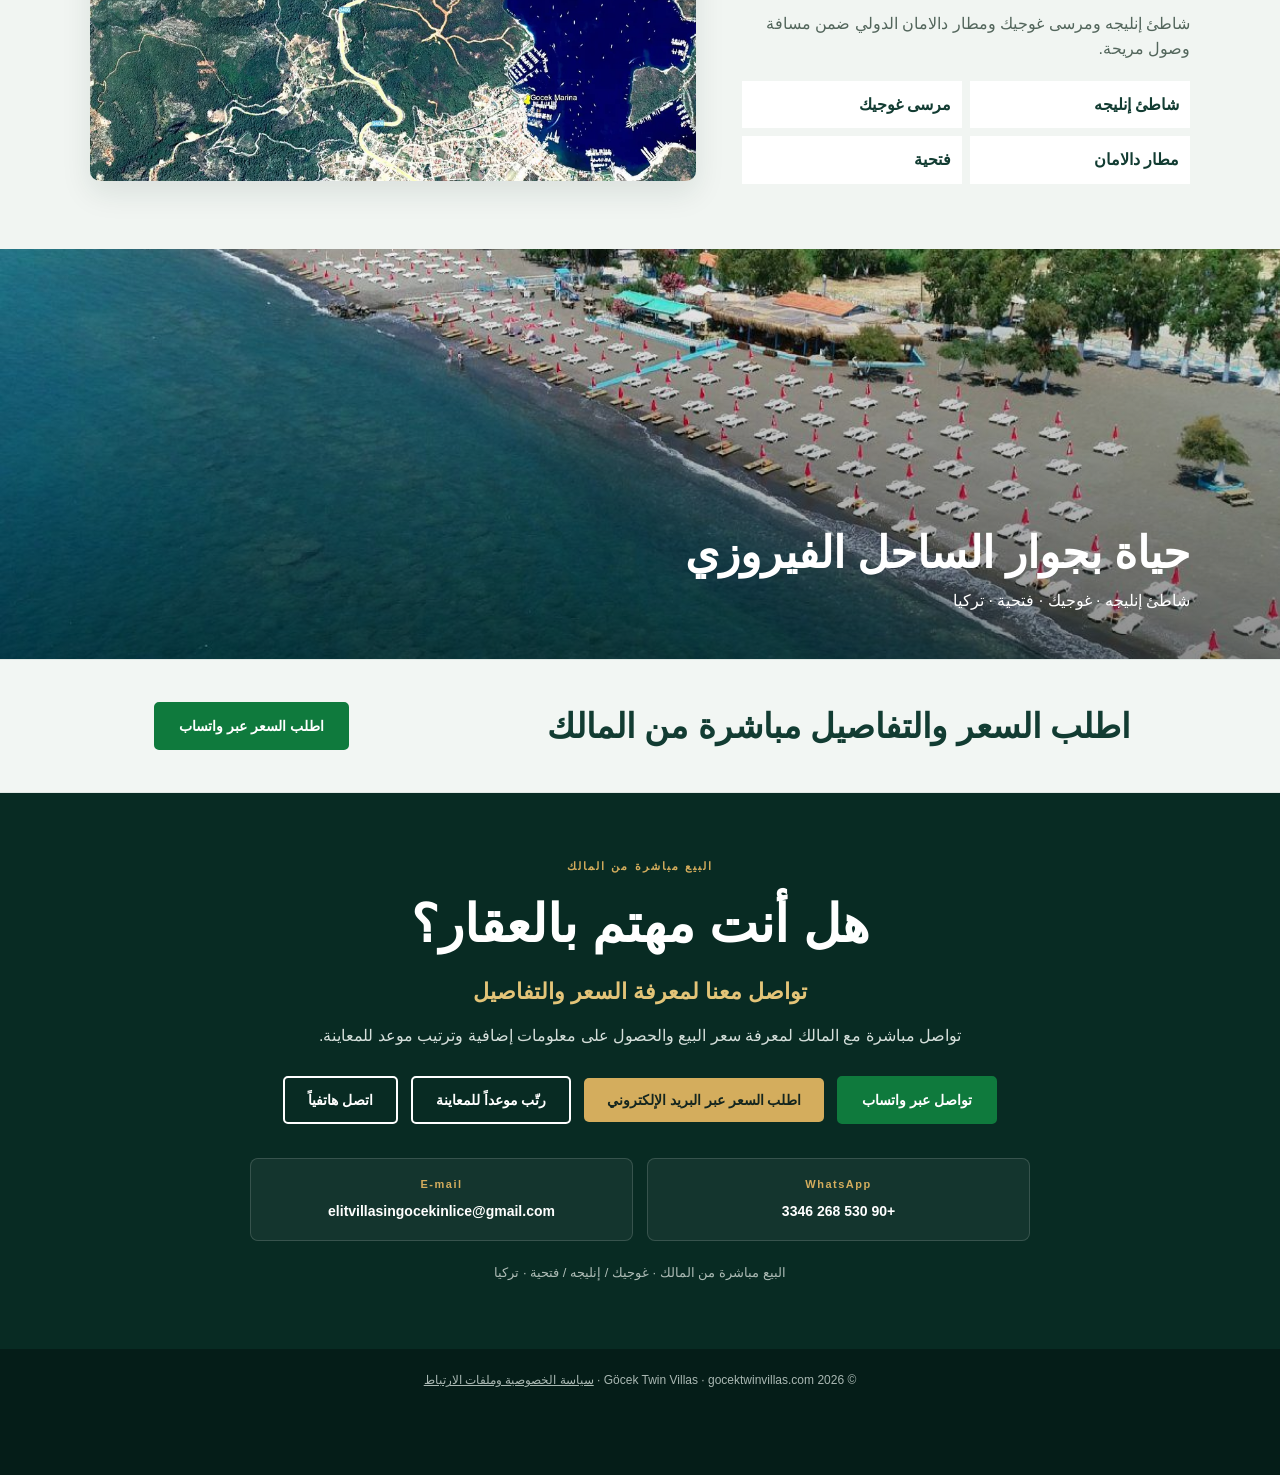
==== commit 80fd2c04: "Add files via upload V17 - Mobile image optimization and responsive loading" ====
--- a/ar/index.html
+++ b/ar/index.html
@@ -38,7 +38,7 @@
 <link href="/favicon-32.png" rel="icon" sizes="32x32" type="image/png"/>
 <link href="/apple-touch-icon.png" rel="apple-touch-icon"/>
 <meta content="#082b23" name="theme-color"/>
-<link as="image" href="/villa-garden-exterior.jpg?v=1900" rel="preload"/><link href="/style.css?v=1900" rel="stylesheet"/>
+<link rel="preload" as="image" type="image/webp" imagesrcset="/villa-garden-exterior-640.webp?v=1700 640w, /villa-garden-exterior-960.webp?v=1700 960w, /villa-garden-exterior-1440.webp?v=1700 1440w" imagesizes="(max-width: 700px) 94vw, 48vw"/><link href="/style.css?v=1700" rel="stylesheet"/>
 <script type="application/ld+json">
 {
   "@context":"https://schema.org",
@@ -127,7 +127,7 @@
 <div class="main-villa-grid">
 <article class="property-card villa-one-card">
 <div class="property-image-wrap">
-<img alt="فيلا واسعة من ثلاثة طوابق مع حديقة خاصة في إنليجه قرب غوجيك" decoding="async" fetchpriority="high" loading="eager" src="/villa-garden-exterior.jpg?v=1900"/>
+<img alt="فيلا واسعة من ثلاثة طوابق مع حديقة خاصة في إنليجه قرب غوجيك" decoding="async" fetchpriority="high" loading="eager" src="/villa-garden-exterior.jpg?v=1900" width="1600" height="900" srcset="/villa-garden-exterior-640.webp?v=1700 640w, /villa-garden-exterior-960.webp?v=1700 960w, /villa-garden-exterior-1440.webp?v=1700 1440w" sizes="(max-width: 700px) 94vw, (max-width: 1100px) 48vw, 680px">
 </div>
 <div class="property-content">
 <div class="property-label">الفيلا 1</div>
@@ -142,7 +142,7 @@
 </article>
 <article class="property-card villa-two-card">
 <div class="property-image-wrap">
-<img alt="فيلا دوبلكس مع مسبح خاص في إنليجه قرب غوجيك" decoding="async" loading="eager" src="/villa-two-new.jpg?v=1900"/>
+<img alt="فيلا دوبلكس مع مسبح خاص في إنليجه قرب غوجيك" decoding="async" loading="lazy" src="/villa-two-new.jpg?v=1900" width="1448" height="1086" srcset="/villa-two-new-640.webp?v=1700 640w, /villa-two-new-960.webp?v=1700 960w, /villa-two-new-1440.webp?v=1700 1440w" sizes="(max-width: 700px) 94vw, (max-width: 1100px) 48vw, 680px">
 </div>
 <div class="property-content">
 <div class="property-label">الفيلا 2</div>
@@ -179,7 +179,7 @@
 <div class="aerial-section">
 <div class="aerial-grid">
 <div class="aerial-photo">
-<img alt="منظر جوي لفيلتين على نفس قطعة الأرض في غوجيك" decoding="async" loading="lazy" src="/villa-aerial-overview.jpg?v=1900"/>
+<img alt="منظر جوي لفيلتين على نفس قطعة الأرض في غوجيك" decoding="async" loading="lazy" src="/villa-aerial-overview.jpg?v=1900" width="1600" height="666" srcset="/villa-aerial-overview-640.webp?v=1700 640w, /villa-aerial-overview-960.webp?v=1700 960w, /villa-aerial-overview-1440.webp?v=1700 1440w" sizes="(max-width: 700px) 94vw, (max-width: 1100px) 48vw, 680px">
 </div>
 <div class="aerial-text">
 <div class="eyebrow">العقار بالكامل</div>
@@ -206,7 +206,7 @@
 <div class="container">
 <div class="villa-detail">
 <div class="villa-photo">
-<img alt="فيلا واسعة من ثلاثة طوابق مع حديقة خاصة في إنليجه قرب غوجيك" decoding="async" loading="lazy" src="/villa-garden-exterior.jpg?v=1900"/>
+<img alt="فيلا واسعة من ثلاثة طوابق مع حديقة خاصة في إنليجه قرب غوجيك" decoding="async" loading="lazy" src="/villa-garden-exterior.jpg?v=1900" width="1600" height="900" srcset="/villa-garden-exterior-640.webp?v=1700 640w, /villa-garden-exterior-960.webp?v=1700 960w, /villa-garden-exterior-1440.webp?v=1700 1440w" sizes="(max-width: 700px) 94vw, (max-width: 1100px) 48vw, 680px">
 </div>
 <div class="villa-info">
 <div class="villa-label">الفيلا 1</div>
@@ -235,7 +235,7 @@
 </div>
 <div class="villa-detail reverse">
 <div class="villa-photo">
-<img alt="فيلا دوبلكس مع مسبح خاص في إنليجه قرب غوجيك" decoding="async" loading="lazy" src="/villa-two-new.jpg?v=1900"/>
+<img alt="فيلا دوبلكس مع مسبح خاص في إنليجه قرب غوجيك" decoding="async" loading="lazy" src="/villa-two-new.jpg?v=1900" width="1448" height="1086" srcset="/villa-two-new-640.webp?v=1700 640w, /villa-two-new-960.webp?v=1700 960w, /villa-two-new-1440.webp?v=1700 1440w" sizes="(max-width: 700px) 94vw, (max-width: 1100px) 48vw, 680px">
 </div>
 <div class="villa-info">
 <div class="villa-label">الفيلا 2</div>
@@ -296,15 +296,15 @@
 <h2>استكشف الفلل</h2>
 <p>اضغط على أي صورة لتكبيرها.</p>
 </div>
-<div class="gallery"><img alt="فيلا واسعة من ثلاثة طوابق مع حديقة خاصة في إنليجه قرب غوجيك" decoding="async" loading="lazy" src="/villa-garden-exterior.jpg?v=1900"/>
-<img alt="فيلا دوبلكس مع مسبح خاص في إنليجه قرب غوجيك" decoding="async" loading="lazy" src="/villa-two-new.jpg?v=1900"/>
-<img alt="مسبح خاص وتراس الفيلا" decoding="async" loading="lazy" src="/villa-pool-terrace.jpg?v=1900"/>
-<img alt="غرفة المعيشة الحديثة داخل الفيلا" decoding="async" loading="lazy" src="/villa-interior-living.jpg?v=1900"/>
-<img alt="تفاصيل داخلية لفلل Göcek Twin Villas" decoding="async" loading="lazy" src="/villa-interior-collage.jpg?v=1900"/>
-<img alt="غرفة نوم وحمام في الفيلا" decoding="async" loading="lazy" src="/villa-bedroom-bathroom.jpg?v=1900"/>
-<img alt="منظر جوي للفلل في إنليجه قرب غوجيك" decoding="async" loading="lazy" src="/villa-drone-view.jpg?v=1900"/>
-<img alt="منظر جوي لفيلتين على نفس قطعة الأرض في غوجيك" decoding="async" loading="lazy" src="/villa-aerial-overview.jpg?v=1900"/>
-<img alt="شاطئ إنليجه قرب غوجيك في تركيا" decoding="async" loading="lazy" src="/ince-beach.jpg?v=1900"/></div>
+<div class="gallery"><img alt="فيلا واسعة من ثلاثة طوابق مع حديقة خاصة في إنليجه قرب غوجيك" decoding="async" loading="lazy" src="/villa-garden-exterior.jpg?v=1900" width="1600" height="900" srcset="/villa-garden-exterior-640.webp?v=1700 640w, /villa-garden-exterior-960.webp?v=1700 960w, /villa-garden-exterior-1440.webp?v=1700 1440w" sizes="(max-width: 700px) 94vw, (max-width: 1100px) 48vw, 680px">
+<img alt="فيلا دوبلكس مع مسبح خاص في إنليجه قرب غوجيك" decoding="async" loading="lazy" src="/villa-two-new.jpg?v=1900" width="1448" height="1086" srcset="/villa-two-new-640.webp?v=1700 640w, /villa-two-new-960.webp?v=1700 960w, /villa-two-new-1440.webp?v=1700 1440w" sizes="(max-width: 700px) 94vw, (max-width: 1100px) 48vw, 680px">
+<img alt="مسبح خاص وتراس الفيلا" decoding="async" loading="lazy" src="/villa-pool-terrace.jpg?v=1900" width="1600" height="1067" srcset="/villa-pool-terrace-640.webp?v=1700 640w, /villa-pool-terrace-960.webp?v=1700 960w, /villa-pool-terrace-1440.webp?v=1700 1440w" sizes="(max-width: 700px) 94vw, (max-width: 1100px) 48vw, 680px">
+<img alt="غرفة المعيشة الحديثة داخل الفيلا" decoding="async" loading="lazy" src="/villa-interior-living.jpg?v=1900" width="1600" height="1142" srcset="/villa-interior-living-640.webp?v=1700 640w, /villa-interior-living-960.webp?v=1700 960w, /villa-interior-living-1440.webp?v=1700 1440w" sizes="(max-width: 700px) 94vw, (max-width: 1100px) 48vw, 680px">
+<img alt="تفاصيل داخلية لفلل Göcek Twin Villas" decoding="async" loading="lazy" src="/villa-interior-collage.jpg?v=1900" width="1600" height="1142" srcset="/villa-interior-collage-640.webp?v=1700 640w, /villa-interior-collage-960.webp?v=1700 960w, /villa-interior-collage-1440.webp?v=1700 1440w" sizes="(max-width: 700px) 94vw, (max-width: 1100px) 48vw, 680px">
+<img alt="غرفة نوم وحمام في الفيلا" decoding="async" loading="lazy" src="/villa-bedroom-bathroom.jpg?v=1900" width="1600" height="1142" srcset="/villa-bedroom-bathroom-640.webp?v=1700 640w, /villa-bedroom-bathroom-960.webp?v=1700 960w, /villa-bedroom-bathroom-1440.webp?v=1700 1440w" sizes="(max-width: 700px) 94vw, (max-width: 1100px) 48vw, 680px">
+<img alt="منظر جوي للفلل في إنليجه قرب غوجيك" decoding="async" loading="lazy" src="/villa-drone-view.jpg?v=1900" width="1356" height="1600" srcset="/villa-drone-view-640.webp?v=1700 640w, /villa-drone-view-960.webp?v=1700 960w" sizes="(max-width: 700px) 94vw, (max-width: 1100px) 48vw, 680px">
+<img alt="منظر جوي لفيلتين على نفس قطعة الأرض في غوجيك" decoding="async" loading="lazy" src="/villa-aerial-overview.jpg?v=1900" width="1600" height="666" srcset="/villa-aerial-overview-640.webp?v=1700 640w, /villa-aerial-overview-960.webp?v=1700 960w, /villa-aerial-overview-1440.webp?v=1700 1440w" sizes="(max-width: 700px) 94vw, (max-width: 1100px) 48vw, 680px">
+<img alt="شاطئ إنليجه قرب غوجيك في تركيا" decoding="async" loading="lazy" src="/ince-beach.jpg?v=1900" width="1202" height="720" srcset="/ince-beach-640.webp?v=1700 640w, /ince-beach-960.webp?v=1700 960w" sizes="(max-width: 700px) 94vw, (max-width: 1100px) 48vw, 680px"></div>
 </div>
 </section>
 <section class="location" id="location">
@@ -323,7 +323,7 @@
 </div>
 </div>
 <div>
-<img alt="خريطة موقع الفلل في إنليجه قرب غوجيك" decoding="async" loading="lazy" src="/villa-location-map.jpg?v=1900"/>
+<img alt="خريطة موقع الفلل في إنليجه قرب غوجيك" decoding="async" loading="lazy" src="/villa-location-map.jpg?v=1900" width="1568" height="971" srcset="/villa-location-map-640.webp?v=1700 640w, /villa-location-map-960.webp?v=1700 960w, /villa-location-map-1440.webp?v=1700 1440w" sizes="(max-width: 700px) 94vw, (max-width: 1100px) 48vw, 680px">
 </div>
 </div>
 </section>
@@ -371,6 +371,6 @@
 <span class="close-lightbox" id="closeLightbox">×</span>
 <img alt="صورة Göcek Twin Villas" id="lightboxImage" src=""/>
 </div>
-<script src="/gallery.js?v=1900"></script>
+<script src="/gallery.js?v=1700"></script>
 </body>
 </html>
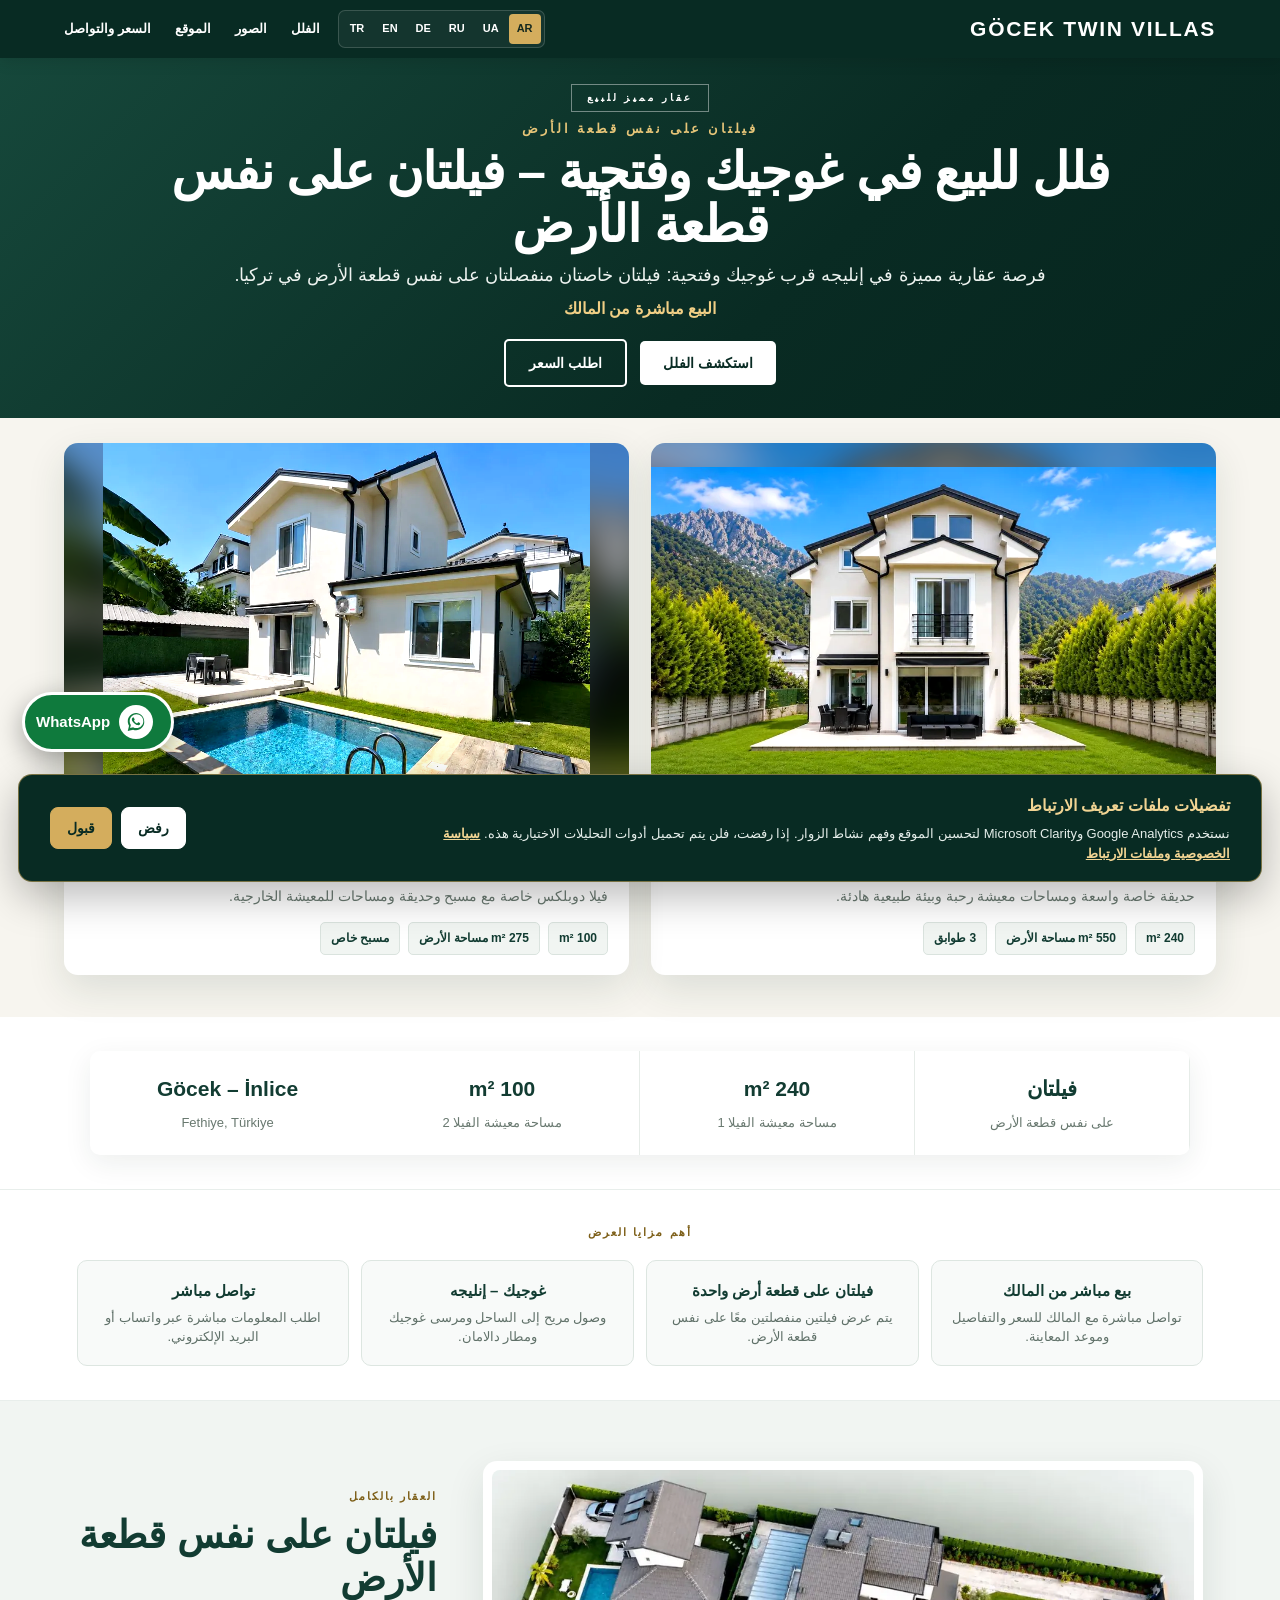
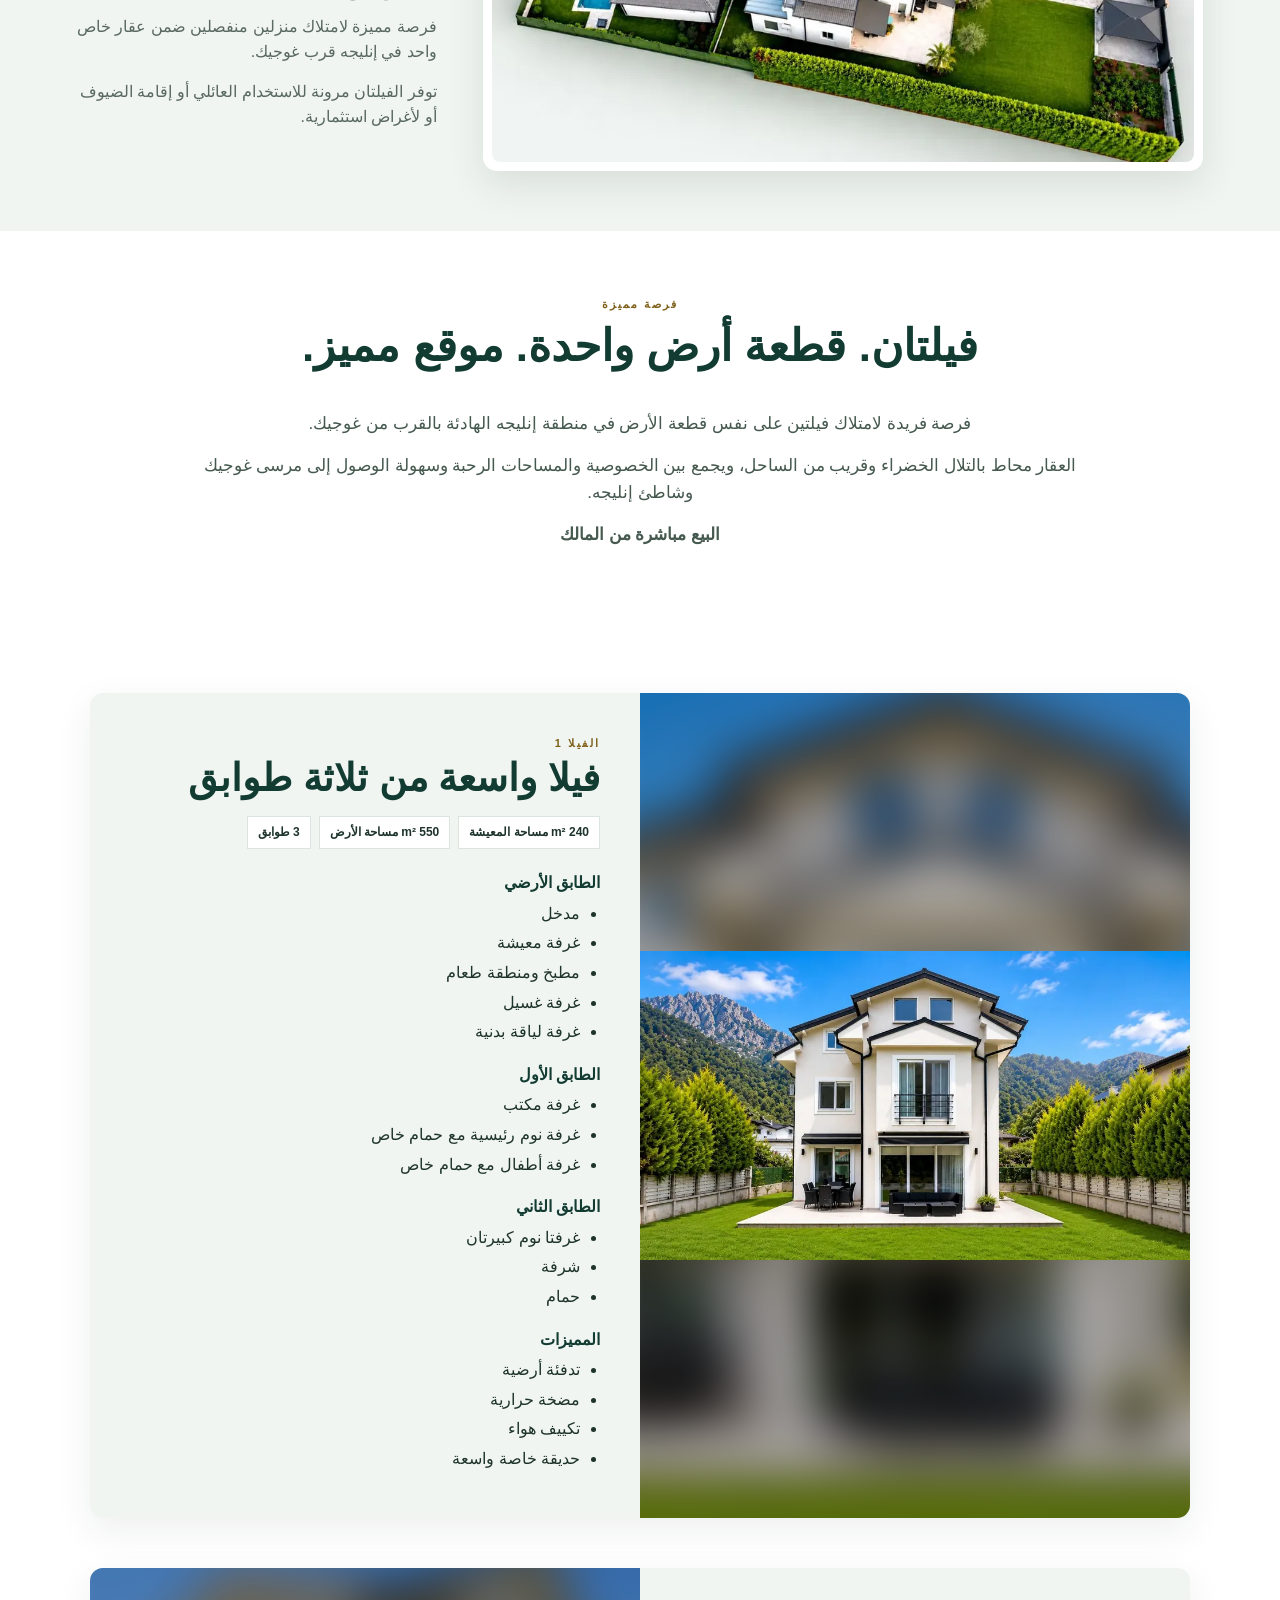
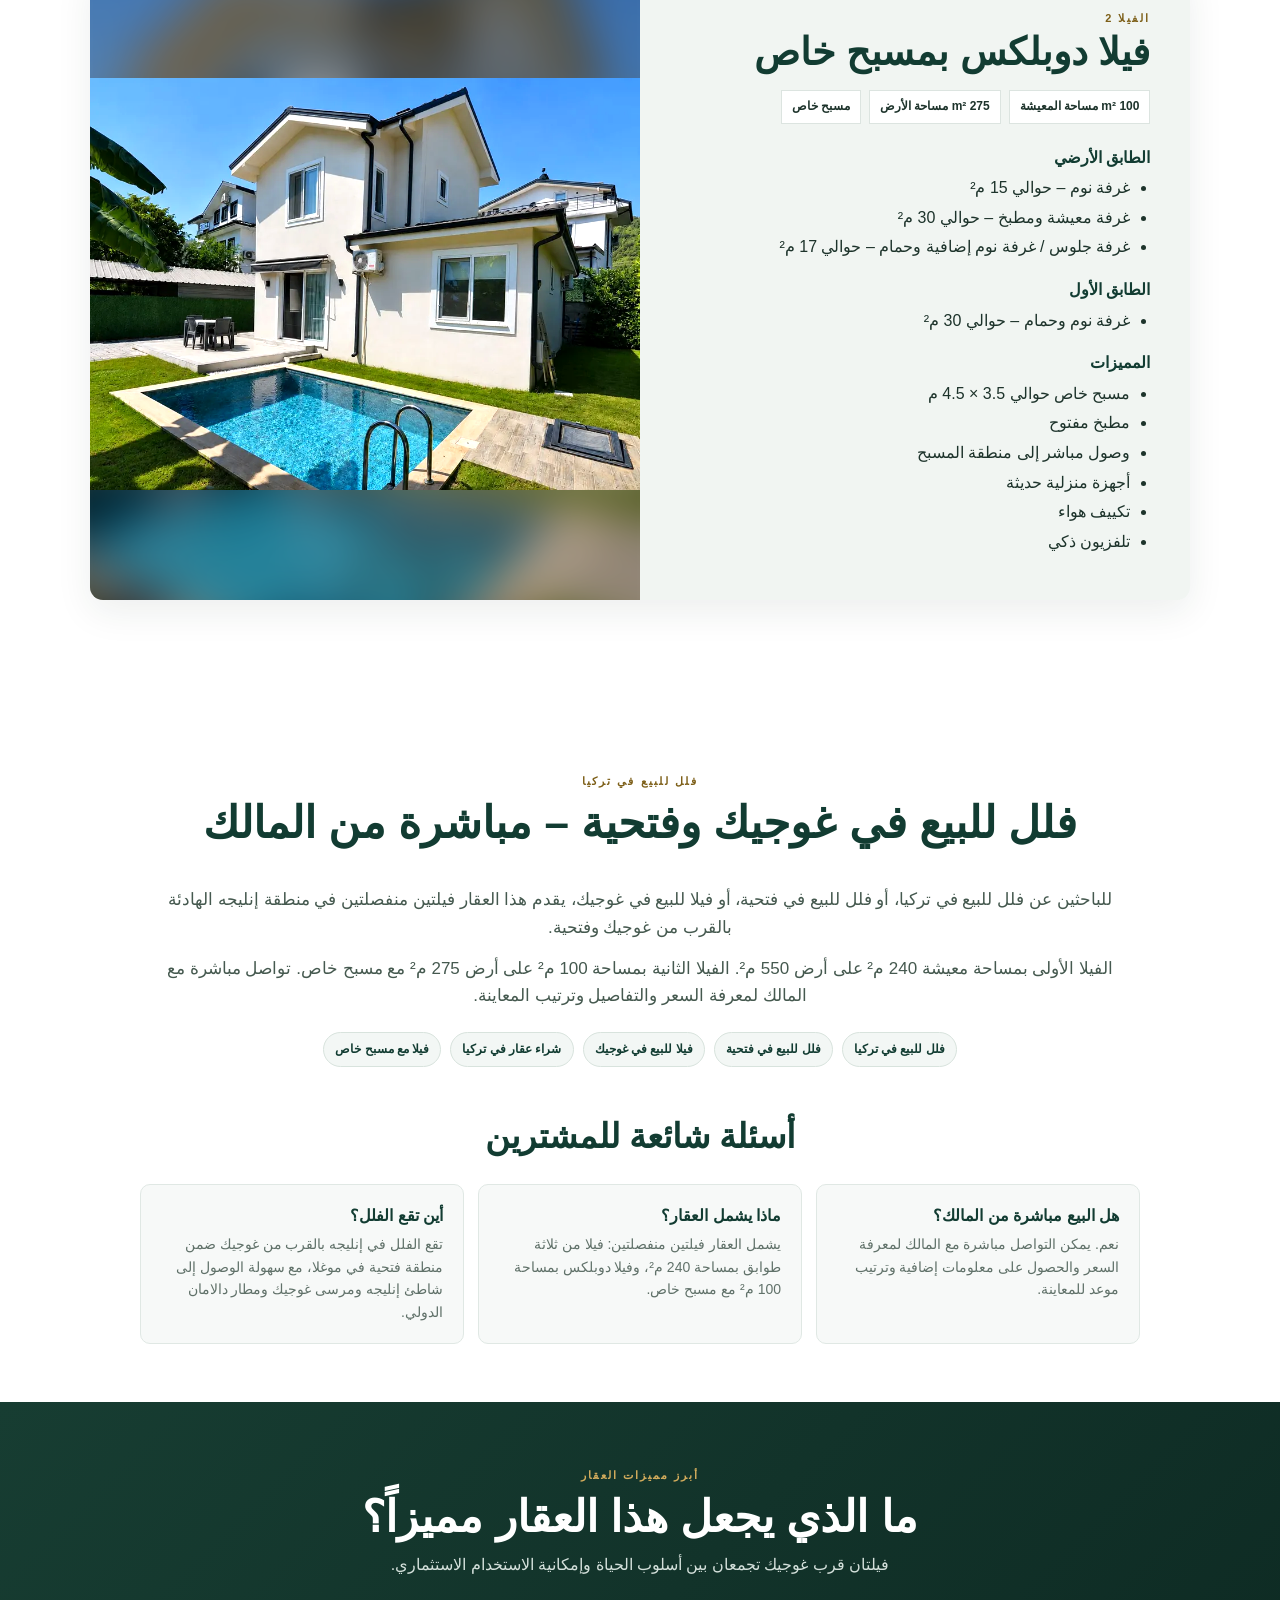
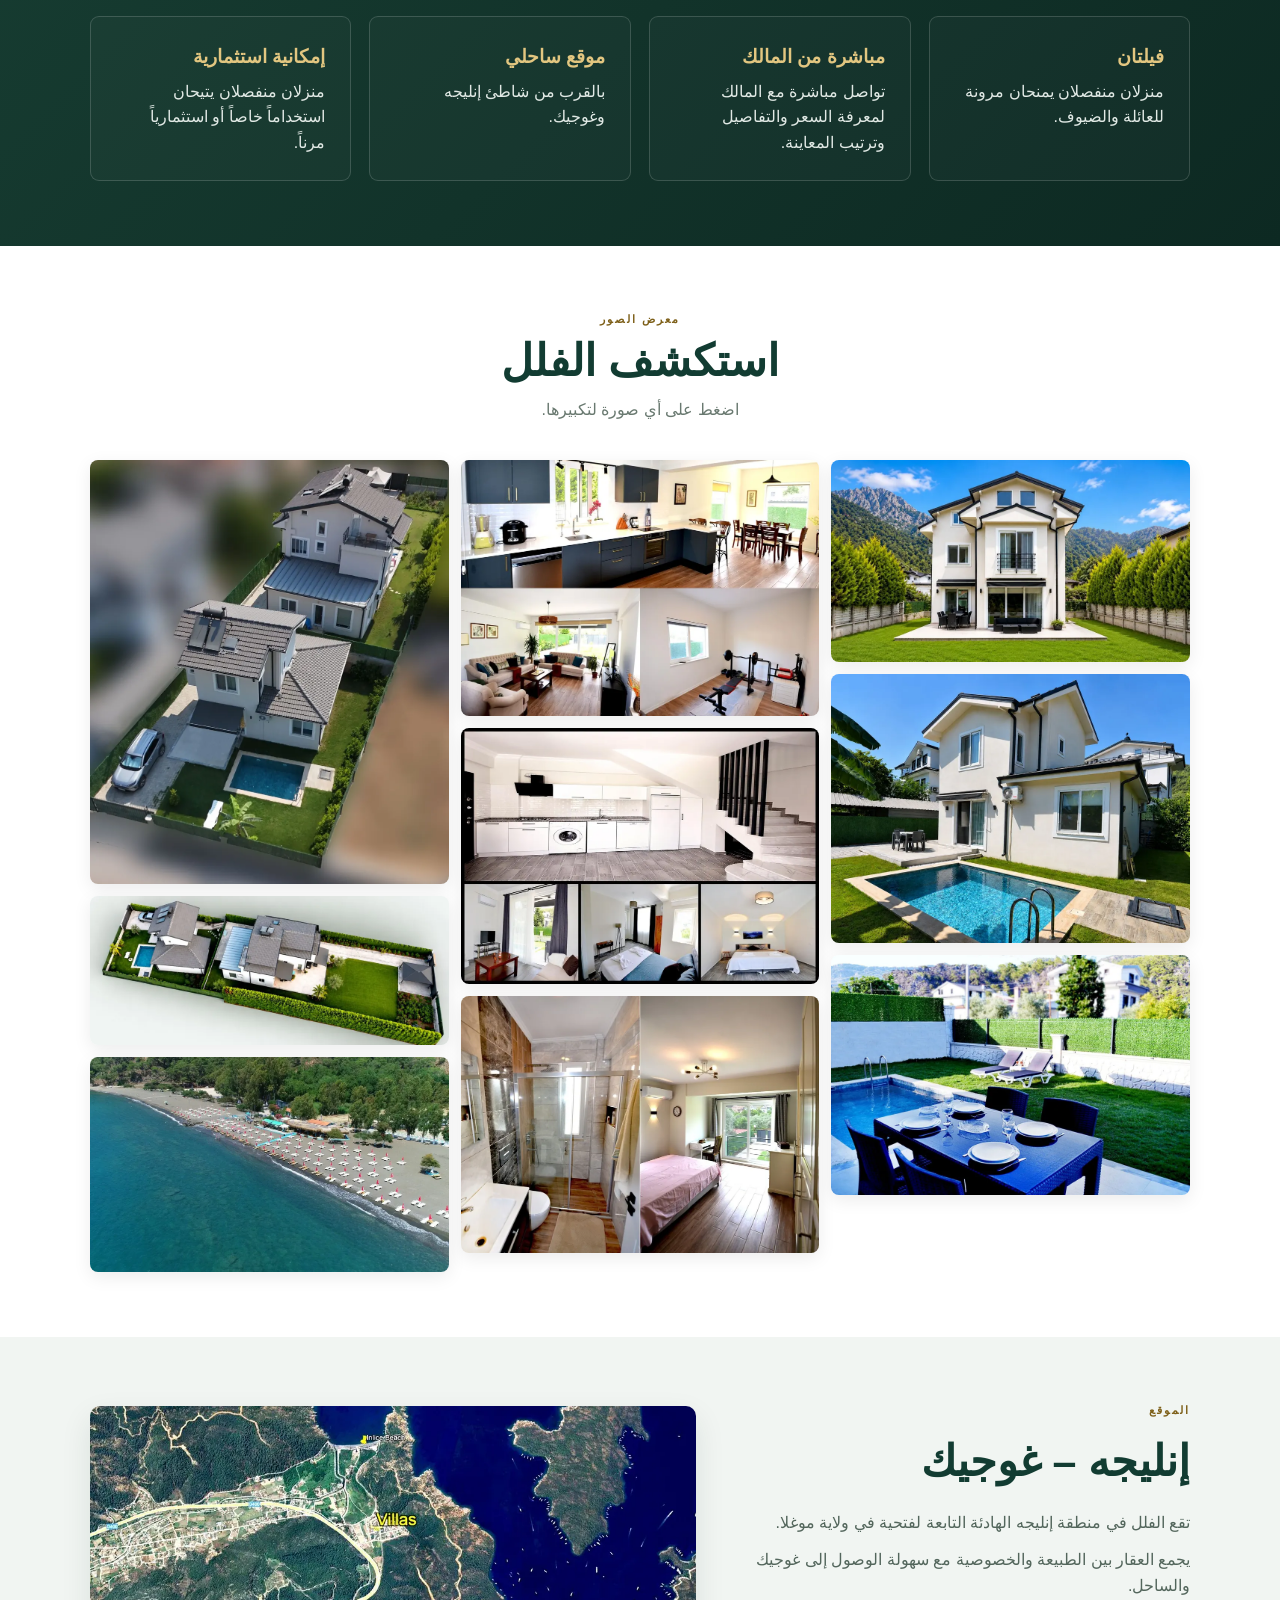
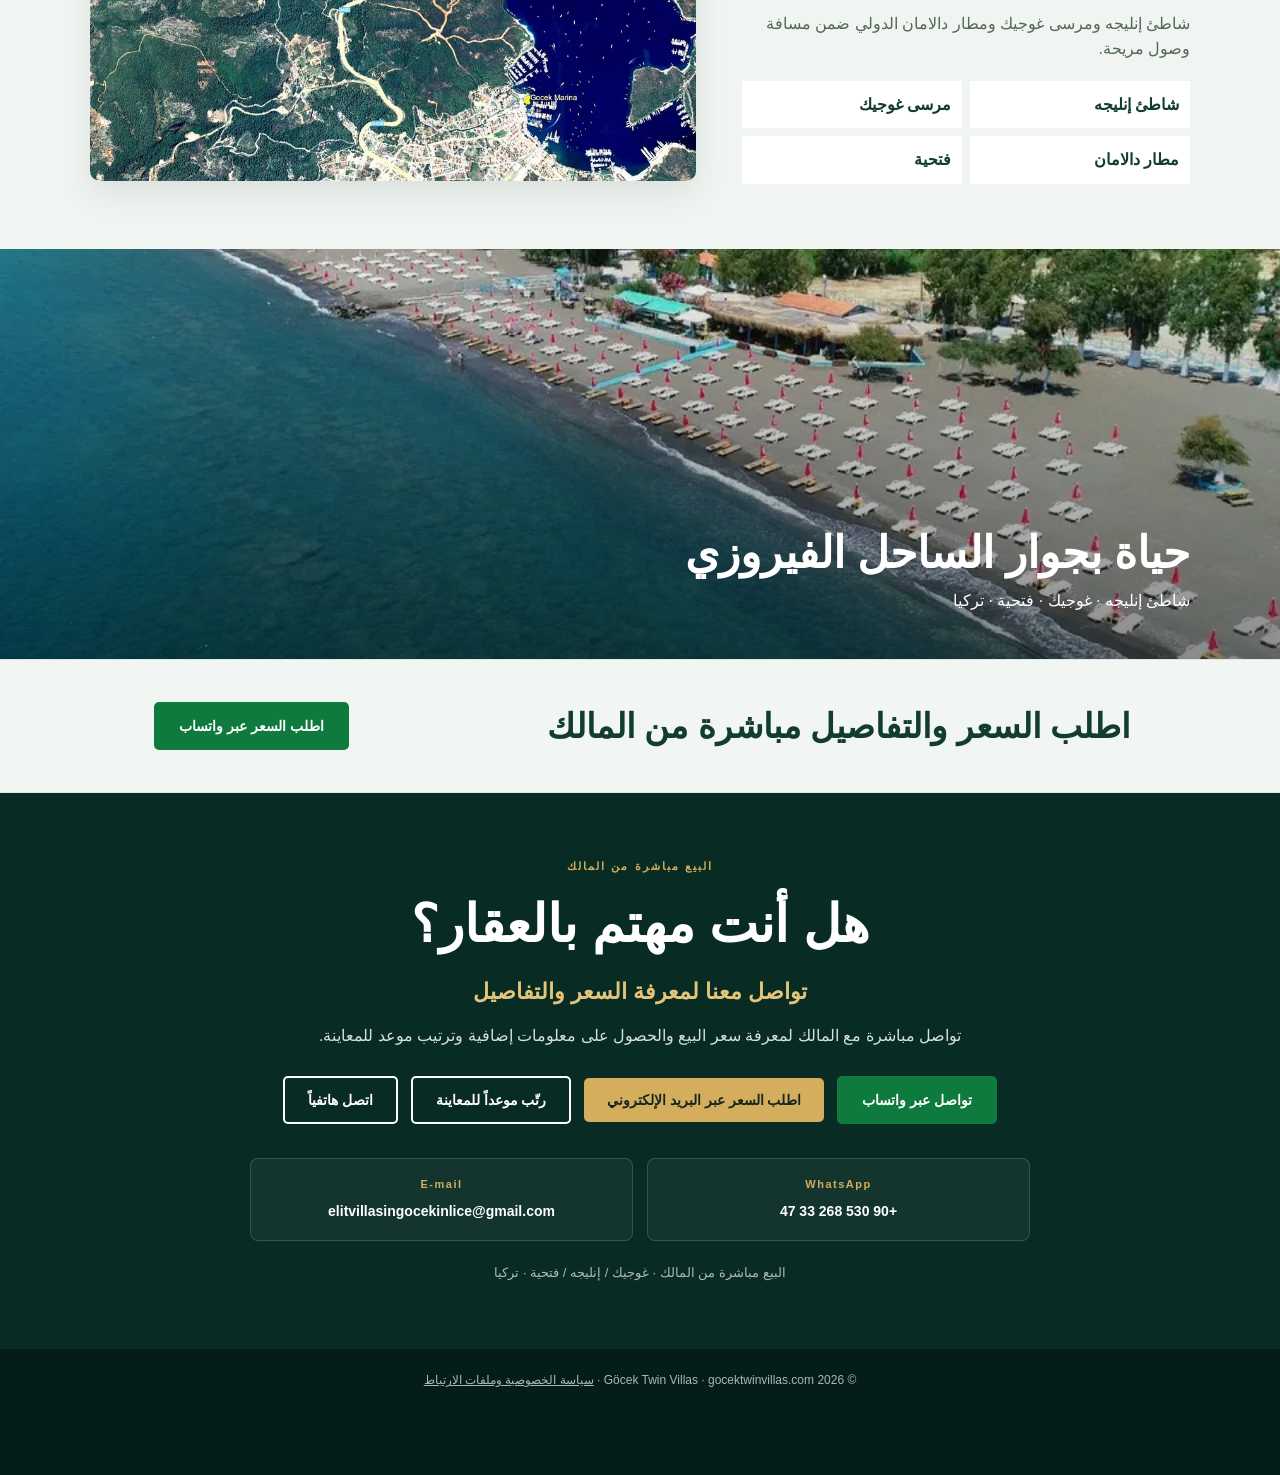
==== commit 20b6d5dc: "Add files via upload" ====
--- a/ar/index.html
+++ b/ar/index.html
@@ -336,7 +336,7 @@
 <section aria-label="اطلب السعر والتفاصيل مباشرة من المالك" class="pre-contact-cta">
 <div class="pre-contact-inner">
 <h2>اطلب السعر والتفاصيل مباشرة من المالك</h2>
-<a class="button button-whatsapp" href="https://wa.me/905302683346?text=%D9%85%D8%B1%D8%AD%D8%A8%D8%A7%D9%8B%D8%8C%20%D8%A3%D9%88%D8%AF%20%D9%85%D8%B9%D8%B1%D9%81%D8%A9%20%D8%B3%D8%B9%D8%B1%20%D8%A7%D9%84%D8%A8%D9%8A%D8%B9%20%D9%88%D8%AA%D9%81%D8%A7%D8%B5%D9%8A%D9%84%20%D8%A7%D9%84%D9%81%D9%8A%D9%84%D8%AA%D9%8A%D9%86%20%D8%A7%D9%84%D9%85%D9%88%D8%AC%D9%88%D8%AF%D8%AA%D9%8A%D9%86%20%D8%B9%D9%84%D9%89%20%D9%86%D9%81%D8%B3%20%D9%82%D8%B7%D8%B9%D8%A9%20%D8%A7%D9%84%D8%A3%D8%B1%D8%B6%20%D9%81%D9%8A%20%D8%BA%D9%88%D8%AC%D9%8A%D9%83%20-%20%D8%A5%D9%86%D9%84%D9%8A%D8%AC%D9%87." rel="noopener noreferrer" target="_blank">اطلب السعر عبر واتساب</a>
+<a class="button button-whatsapp" href="https://wa.me/905302683347?text=%D9%85%D8%B1%D8%AD%D8%A8%D8%A7%D9%8B%D8%8C%20%D8%A3%D9%88%D8%AF%20%D9%85%D8%B9%D8%B1%D9%81%D8%A9%20%D8%B3%D8%B9%D8%B1%20%D8%A7%D9%84%D8%A8%D9%8A%D8%B9%20%D9%88%D8%AA%D9%81%D8%A7%D8%B5%D9%8A%D9%84%20%D8%A7%D9%84%D9%81%D9%8A%D9%84%D8%AA%D9%8A%D9%86%20%D8%A7%D9%84%D9%85%D9%88%D8%AC%D9%88%D8%AF%D8%AA%D9%8A%D9%86%20%D8%B9%D9%84%D9%89%20%D9%86%D9%81%D8%B3%20%D9%82%D8%B7%D8%B9%D8%A9%20%D8%A7%D9%84%D8%A3%D8%B1%D8%B6%20%D9%81%D9%8A%20%D8%BA%D9%88%D8%AC%D9%8A%D9%83%20-%20%D8%A5%D9%86%D9%84%D9%8A%D8%AC%D9%87." rel="noopener noreferrer" target="_blank">اطلب السعر عبر واتساب</a>
 </div>
 </section>
 <section class="contact" id="contact">
@@ -345,14 +345,14 @@
 <h2>هل أنت مهتم بالعقار؟</h2>
 <div class="price">تواصل معنا لمعرفة السعر والتفاصيل</div>
 <p class="contact-description">تواصل مباشرة مع المالك لمعرفة سعر البيع والحصول على معلومات إضافية وترتيب موعد للمعاينة.</p>
-<a class="button button-whatsapp" href="https://wa.me/905302683346?text=%D9%85%D8%B1%D8%AD%D8%A8%D8%A7%D9%8B%D8%8C%20%D8%A3%D9%88%D8%AF%20%D8%A7%D9%84%D8%AD%D8%B5%D9%88%D9%84%20%D8%B9%D9%84%D9%89%20%D9%85%D8%B9%D9%84%D9%88%D9%85%D8%A7%D8%AA%20%D9%88%D9%85%D8%B9%D8%B1%D9%81%D8%A9%20%D8%B3%D8%B9%D8%B1%20%D8%A7%D9%84%D9%81%D9%8A%D9%84%D8%AA%D9%8A%D9%86%20%D9%81%D9%8A%20%D8%BA%D9%88%D8%AC%D9%8A%D9%83%D8%8C%20%D8%A5%D9%86%D9%84%D9%8A%D8%AC%D9%87." rel="noopener noreferrer" target="_blank">تواصل عبر واتساب</a>
+<a class="button button-whatsapp" href="https://wa.me/905302683347?text=%D9%85%D8%B1%D8%AD%D8%A8%D8%A7%D9%8B%D8%8C%20%D8%A3%D9%88%D8%AF%20%D8%A7%D9%84%D8%AD%D8%B5%D9%88%D9%84%20%D8%B9%D9%84%D9%89%20%D9%85%D8%B9%D9%84%D9%88%D9%85%D8%A7%D8%AA%20%D9%88%D9%85%D8%B9%D8%B1%D9%81%D8%A9%20%D8%B3%D8%B9%D8%B1%20%D8%A7%D9%84%D9%81%D9%8A%D9%84%D8%AA%D9%8A%D9%86%20%D9%81%D9%8A%20%D8%BA%D9%88%D8%AC%D9%8A%D9%83%D8%8C%20%D8%A5%D9%86%D9%84%D9%8A%D8%AC%D9%87." rel="noopener noreferrer" target="_blank">تواصل عبر واتساب</a>
 <a class="button button-gold" href="mailto:elitvillasingocekinlice@gmail.com?subject=G%C3%B6cek%20Twin%20Villas%20-%20%D8%B7%D9%84%D8%A8%20%D8%A7%D9%84%D8%B3%D8%B9%D8%B1">اطلب السعر عبر البريد الإلكتروني</a>
 <a class="button button-outline" href="mailto:elitvillasingocekinlice@gmail.com?subject=%D8%B1%D8%AA%D9%91%D8%A8%20%D9%85%D9%88%D8%B9%D8%AF%D8%A7%D9%8B%20%D9%84%D9%84%D9%85%D8%B9%D8%A7%D9%8A%D9%86%D8%A9">رتّب موعداً للمعاينة</a>
-<a class="button button-outline" href="tel:+905302683346">اتصل هاتفياً</a>
+<a class="button button-outline" href="tel:+905302683347">اتصل هاتفياً</a>
 <div class="contact-info">
 <div class="contact-info-box">
 <span class="contact-info-label">WhatsApp</span>
-<a href="https://wa.me/905302683346" rel="noopener noreferrer" target="_blank">+90 530 268 3346</a>
+<a href="https://wa.me/905302683347" rel="noopener noreferrer" target="_blank">+90 530 268 33 47</a>
 </div>
 <div class="contact-info-box">
 <span class="contact-info-label">E-mail</span>
@@ -363,7 +363,7 @@
 </div>
 </section>
 <footer>© 2026 Göcek Twin Villas · gocektwinvillas.com · <a href="/ar/privacy/">سياسة الخصوصية وملفات الارتباط</a></footer>
-<a aria-label="تواصل عبر واتساب" class="floating-whatsapp" href="https://wa.me/905302683346?text=%D9%85%D8%B1%D8%AD%D8%A8%D8%A7%D9%8B%D8%8C%20%D8%A3%D9%88%D8%AF%20%D8%A7%D9%84%D8%AD%D8%B5%D9%88%D9%84%20%D8%B9%D9%84%D9%89%20%D9%85%D8%B9%D9%84%D9%88%D9%85%D8%A7%D8%AA%20%D9%88%D9%85%D8%B9%D8%B1%D9%81%D8%A9%20%D8%B3%D8%B9%D8%B1%20%D8%A7%D9%84%D9%81%D9%8A%D9%84%D8%AA%D9%8A%D9%86%20%D9%81%D9%8A%20%D8%BA%D9%88%D8%AC%D9%8A%D9%83%D8%8C%20%D8%A5%D9%86%D9%84%D9%8A%D8%AC%D9%87." rel="noopener noreferrer" target="_blank">
+<a aria-label="تواصل عبر واتساب" class="floating-whatsapp" href="https://wa.me/905302683347?text=%D9%85%D8%B1%D8%AD%D8%A8%D8%A7%D9%8B%D8%8C%20%D8%A3%D9%88%D8%AF%20%D8%A7%D9%84%D8%AD%D8%B5%D9%88%D9%84%20%D8%B9%D9%84%D9%89%20%D9%85%D8%B9%D9%84%D9%88%D9%85%D8%A7%D8%AA%20%D9%88%D9%85%D8%B9%D8%B1%D9%81%D8%A9%20%D8%B3%D8%B9%D8%B1%20%D8%A7%D9%84%D9%81%D9%8A%D9%84%D8%AA%D9%8A%D9%86%20%D9%81%D9%8A%20%D8%BA%D9%88%D8%AC%D9%8A%D9%83%D8%8C%20%D8%A5%D9%86%D9%84%D9%8A%D8%AC%D9%87." rel="noopener noreferrer" target="_blank">
 <span class="whatsapp-icon"><svg class="wa-svg" viewBox="0 0 32 32" width="22" height="22" aria-hidden="true" focusable="false"><path fill="currentColor" d="M16.02 3C9.4 3 4.03 8.37 4.03 14.98c0 2.35.68 4.55 1.86 6.4L4 29l7.8-1.82a11.94 11.94 0 0 0 4.22 .77c6.62 0 11.98-5.37 11.98-11.98C28 8.37 22.64 3 16.02 3Zm0 21.9c-1.35 0-2.6-.36-3.7-.99l-.27-.16-4.63 1.08 1.1-4.5-.18-.29a9.88 9.88 0 0 1-1.5-5.28c0-5.46 4.45-9.9 9.92-9.9 5.46 0 9.9 4.44 9.9 9.9 0 5.47-4.44 9.9-9.9 9.9Zm5.43-7.42c-.3-.15-1.76-.87-2.03-.97-.27-.1-.47-.15-.67.15-.2.3-.77.97-.94 1.17-.17.2-.35.22-.65.07-.3-.15-1.26-.46-2.4-1.48-.89-.79-1.49-1.77-1.66-2.07-.17-.3-.02-.46.13-.61.14-.13.3-.35.45-.52.15-.18.2-.3.3-.5.1-.2.05-.37-.02-.52-.08-.15-.67-1.62-.92-2.22-.24-.58-.49-.5-.67-.51h-.57c-.2 0-.52.07-.8.37-.27.3-1.04 1.02-1.04 2.48 0 1.46 1.07 2.87 1.22 3.07.15.2 2.1 3.2 5.08 4.49.71.31 1.26.49 1.7.63.71.23 1.36.2 1.87.12.57-.09 1.76-.72 2.01-1.41.25-.7.25-1.29.17-1.41-.07-.13-.27-.2-.57-.35Z"/></svg></span>
 <span class="floating-whatsapp-text">WhatsApp</span>
 </a>
--- a/style.css
+++ b/style.css
@@ -34,9 +34,9 @@
 .main-villa-grid{width:min(1450px,100%);margin:0 auto;display:grid;grid-template-columns:repeat(2,minmax(0,1fr));gap:22px;align-items:stretch}
 .property-card{width:100%;min-width:0;display:flex;flex-direction:column;overflow:hidden;border-radius:14px;background:#fff;box-shadow:0 14px 38px rgba(25,55,44,.12)}
 .property-image-wrap{position:relative;width:100%;height:365px;overflow:hidden;background:#e7ece9}
-.villa-one-card .property-image-wrap::before{content:"";position:absolute;inset:-25px;background:url("/villa-garden-exterior.jpg?v=1600") center center/cover no-repeat;filter:blur(18px) brightness(.78) saturate(1.04);transform:scale(1.08);z-index:0}
+.villa-one-card .property-image-wrap::before{content:"";position:absolute;inset:-25px;background:url("/villa-garden-exterior-960.webp?v=1700") center center/cover no-repeat;filter:blur(18px) brightness(.78) saturate(1.04);transform:scale(1.08);z-index:0}
 .villa-one-card .property-image-wrap img{position:absolute;z-index:2;inset:0;width:100%;height:100%;object-fit:contain !important;object-position:center center !important;filter:brightness(1.04) contrast(1.02) saturate(1.02)}
-.villa-two-card .property-image-wrap::before{content:"";position:absolute;inset:-25px;background:url("/villa-two-new.jpg?v=1600") center center/cover no-repeat;filter:blur(18px) brightness(.80) saturate(1.05);transform:scale(1.08);z-index:0}
+.villa-two-card .property-image-wrap::before{content:"";position:absolute;inset:-25px;background:url("/villa-two-new-960.webp?v=1700") center center/cover no-repeat;filter:blur(18px) brightness(.80) saturate(1.05);transform:scale(1.08);z-index:0}
 .villa-two-card .property-image-wrap img{position:absolute;z-index:2;top:0;left:0;width:100%;height:100%;object-fit:contain;object-position:center top;filter:brightness(1.12) contrast(1.04) saturate(1.05)}
 .property-content{flex:1;display:flex;flex-direction:column;padding:19px 21px 20px}
 .property-label{margin-bottom:4px;color:var(--gold);font-size:11px;font-weight:900;letter-spacing:2px}
@@ -69,8 +69,8 @@
 .villa-detail.reverse .villa-info{order:1}
 .villa-photo{position:relative;min-height:500px;overflow:hidden;background:#e4e9e6}
 .villa-photo::before{content:"";position:absolute;inset:-30px;background-position:center center;background-size:cover;background-repeat:no-repeat;filter:blur(22px) brightness(.72) saturate(1.02);transform:scale(1.08);z-index:0}
-.villa-detail:not(.reverse) .villa-photo::before{background-image:url("/villa-garden-exterior.jpg?v=1600")}
-.villa-detail.reverse .villa-photo::before{background-image:url("/villa-two-new.jpg?v=1600")}
+.villa-detail:not(.reverse) .villa-photo::before{background-image:url("/villa-garden-exterior-960.webp?v=1700")}
+.villa-detail.reverse .villa-photo::before{background-image:url("/villa-two-new-960.webp?v=1700")}
 .villa-photo img{position:absolute;inset:0;z-index:1;width:100%;height:100%;object-fit:contain !important;object-position:center center !important}
 .villa-detail.reverse .villa-photo img{object-position:center center;filter:brightness(1.08) contrast(1.03) saturate(1.04)}
 .villa-info{padding:42px 40px}
@@ -102,7 +102,7 @@
 .location img{width:100%;border-radius:10px;box-shadow:0 12px 30px rgba(20,50,40,.10)}
 .location-points{display:grid;grid-template-columns:1fr 1fr;gap:8px;margin-top:19px}
 .location-point{padding:11px;background:#fff;color:var(--green);font-weight:800}
-.beach-banner{min-height:410px;display:flex;align-items:flex-end;padding:45px 7%;color:#fff;background:linear-gradient(rgba(0,0,0,.04),rgba(0,0,0,.45)),url("/ince-beach.jpg?v=1600") center center/cover no-repeat}
+.beach-banner{min-height:410px;display:flex;align-items:flex-end;padding:45px 7%;color:#fff;background:linear-gradient(rgba(0,0,0,.04),rgba(0,0,0,.45)),url("/ince-beach-960.webp?v=1700") center center/cover no-repeat}
 .beach-banner h2{font-size:clamp(30px,4vw,44px)}
 .contact{text-align:center;color:#fff;background:var(--dark)}
 .contact h2{margin-bottom:8px;font-size:clamp(35px,5vw,52px)}
@@ -313,3 +313,4 @@
 [dir="rtl"] .doc ul{margin:0 22px 10px 0}
 .doc a{color:#0f5c46;text-decoration:underline}
 .doc .back{display:inline-block;margin-top:26px;font-weight:800}
+
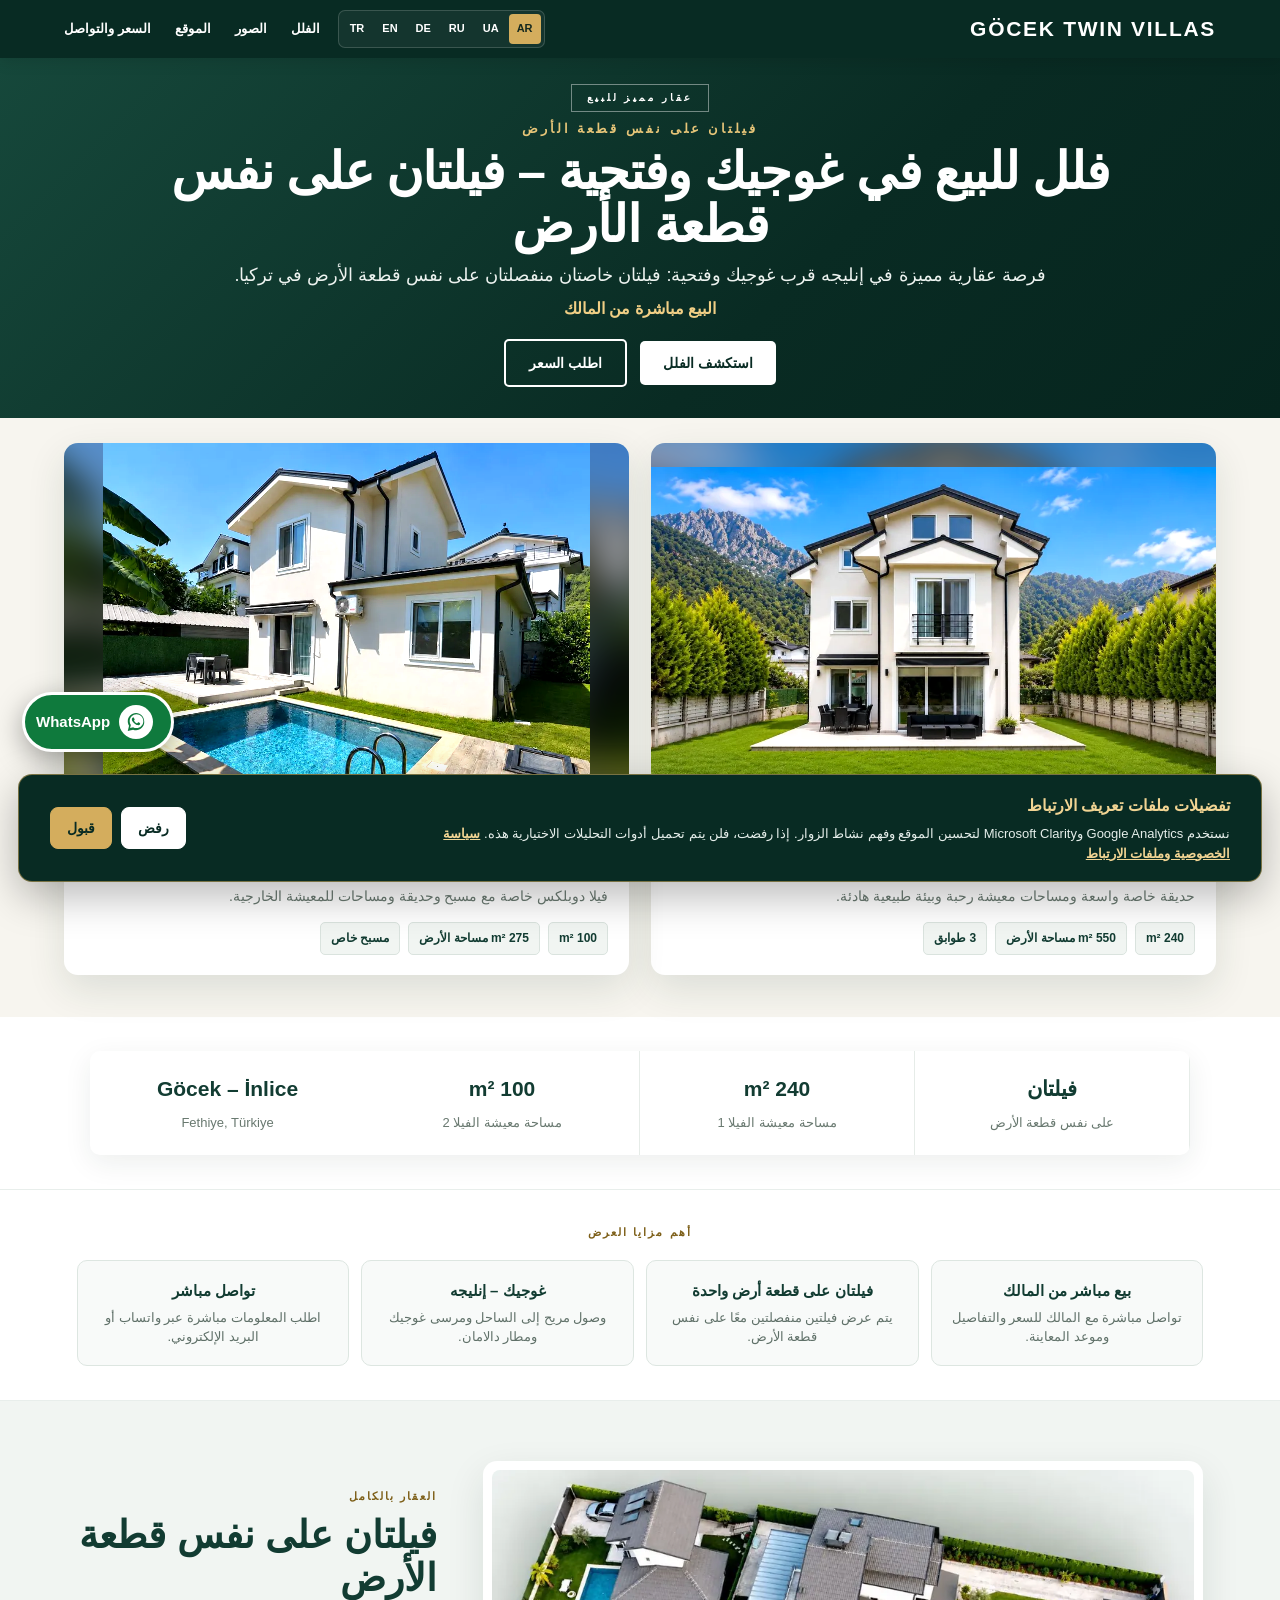
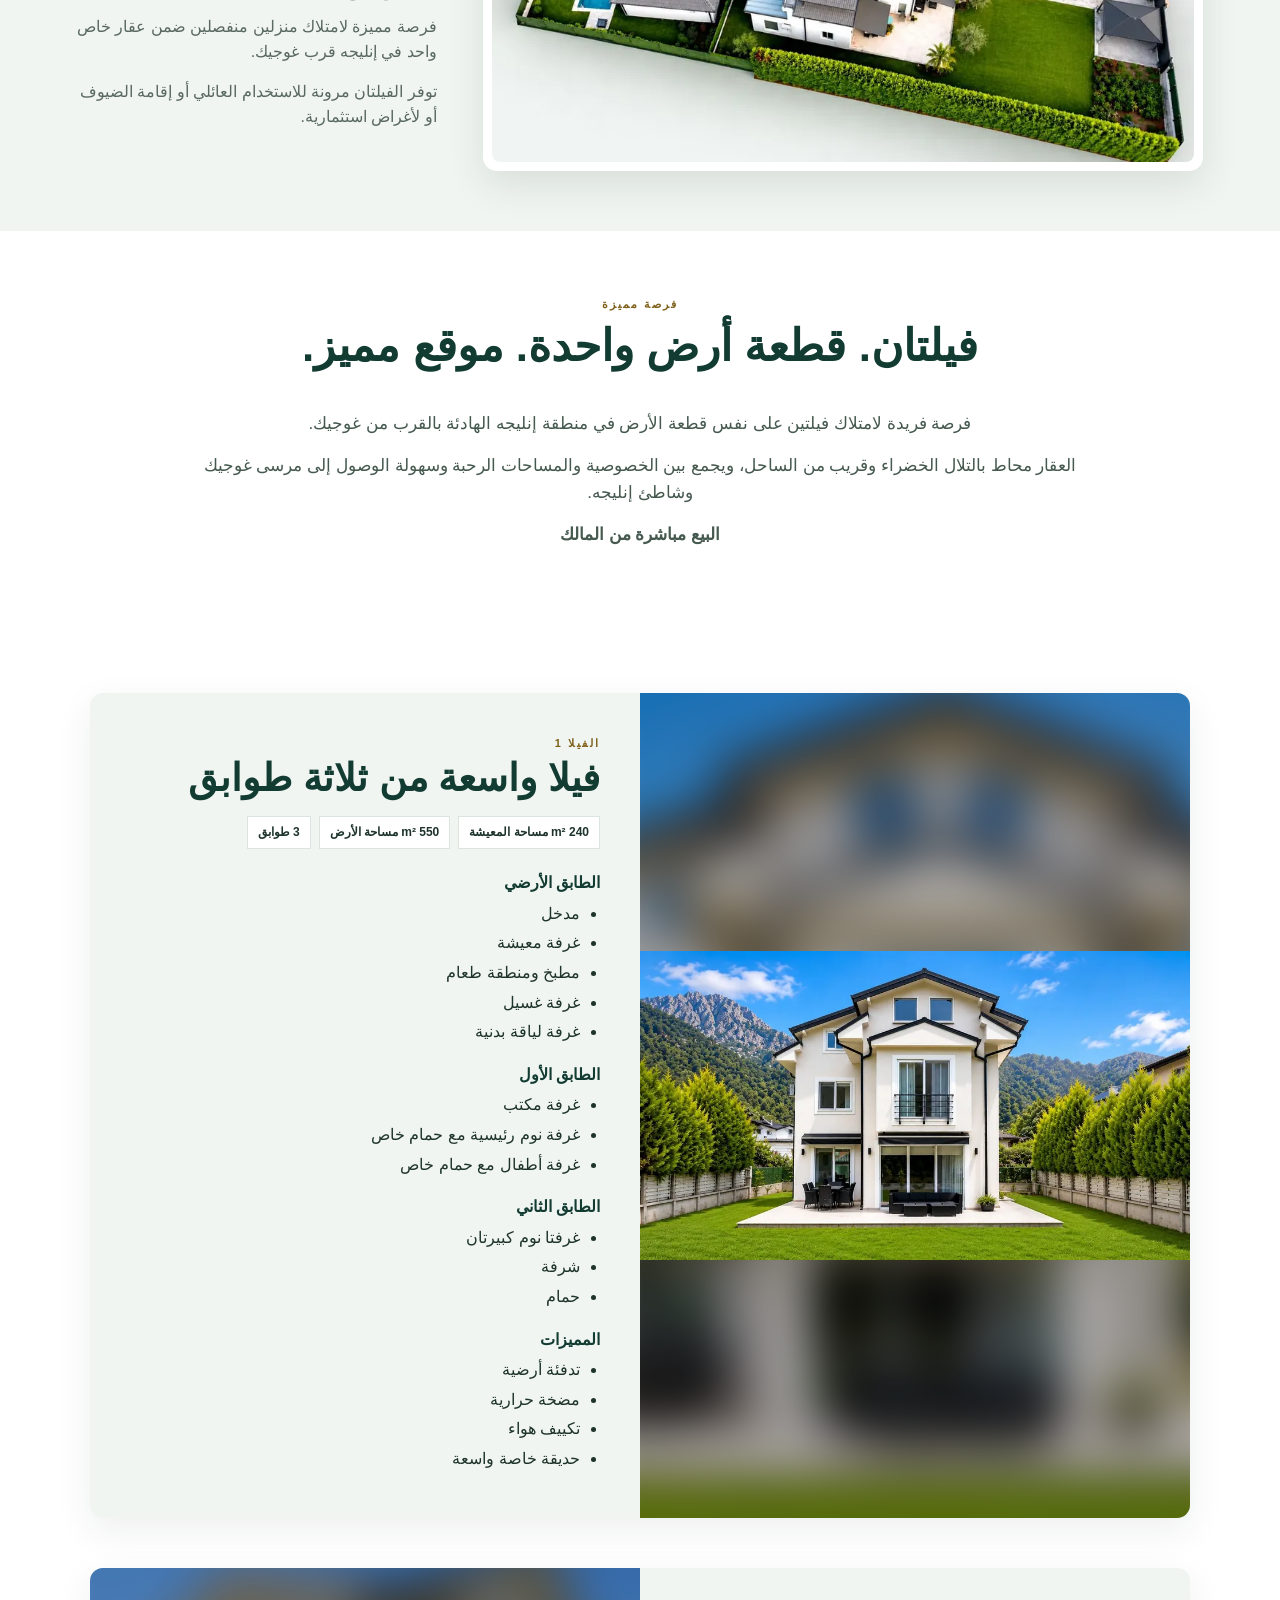
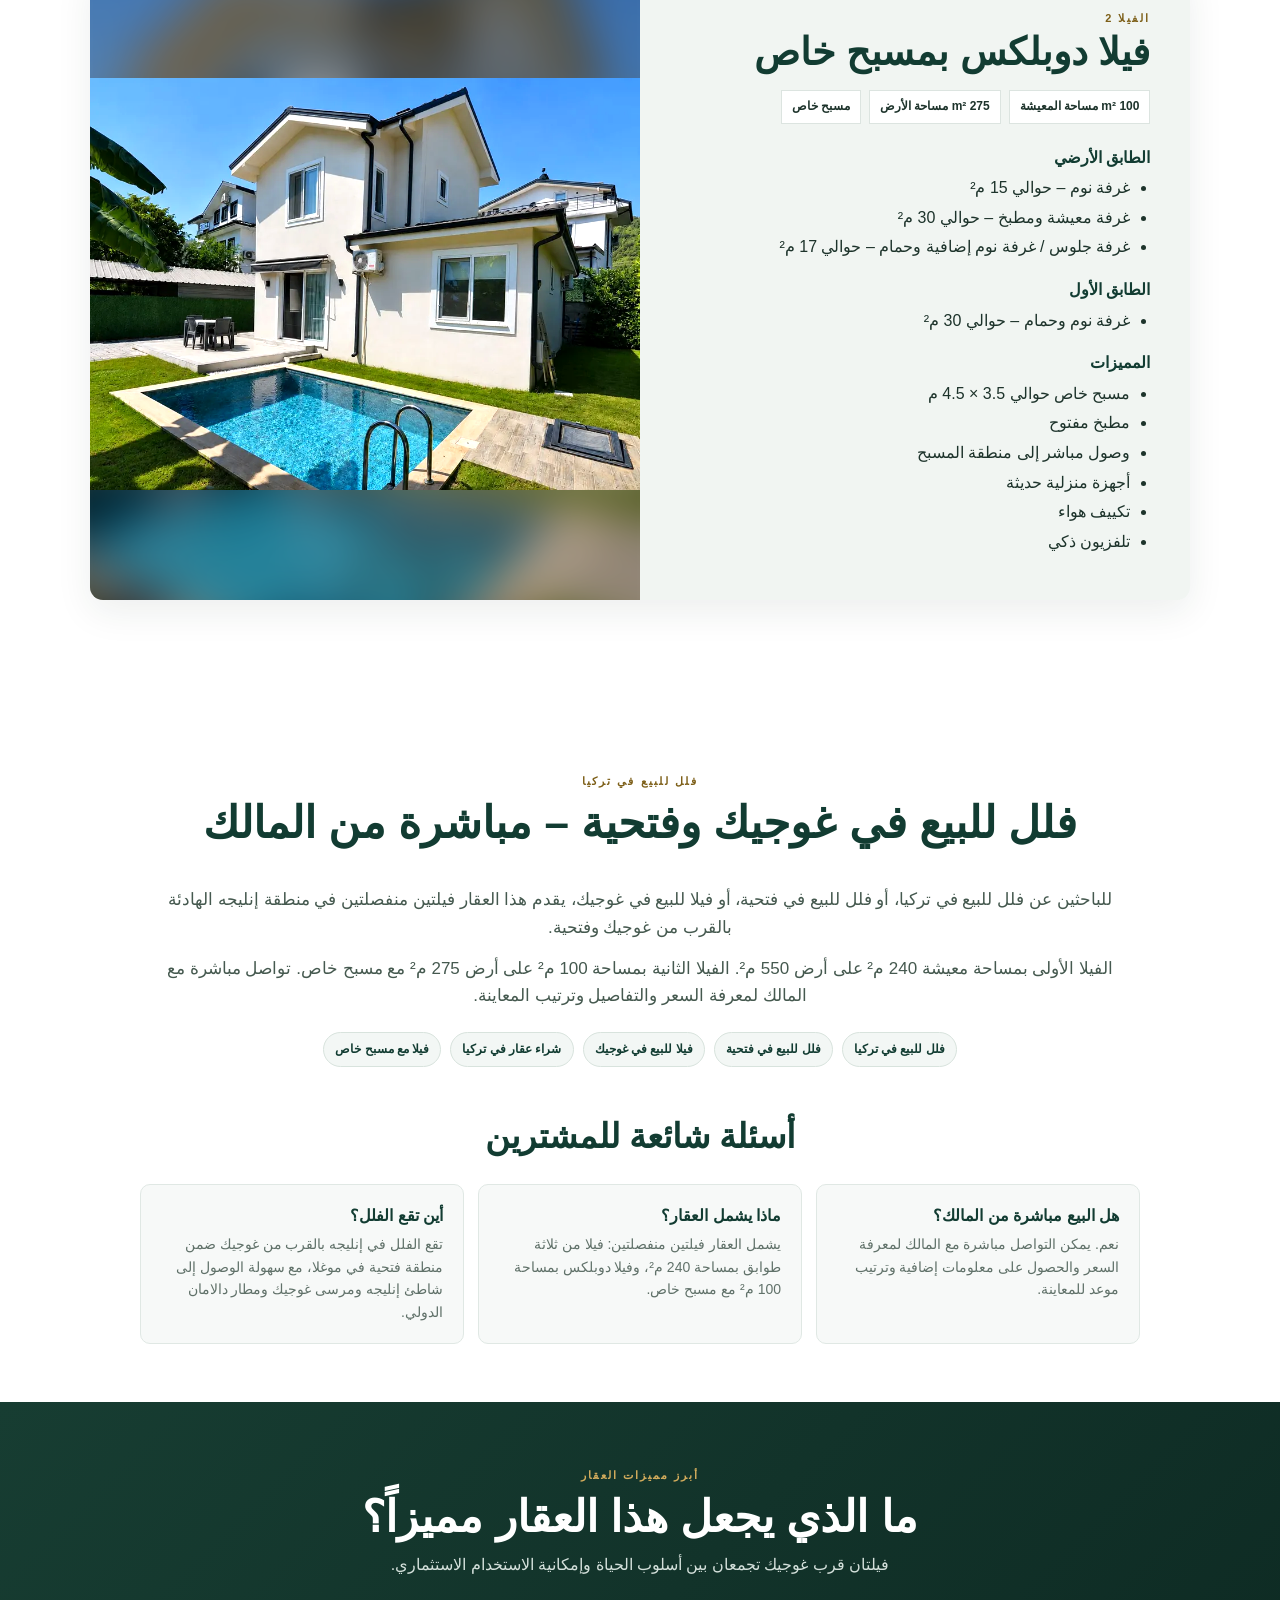
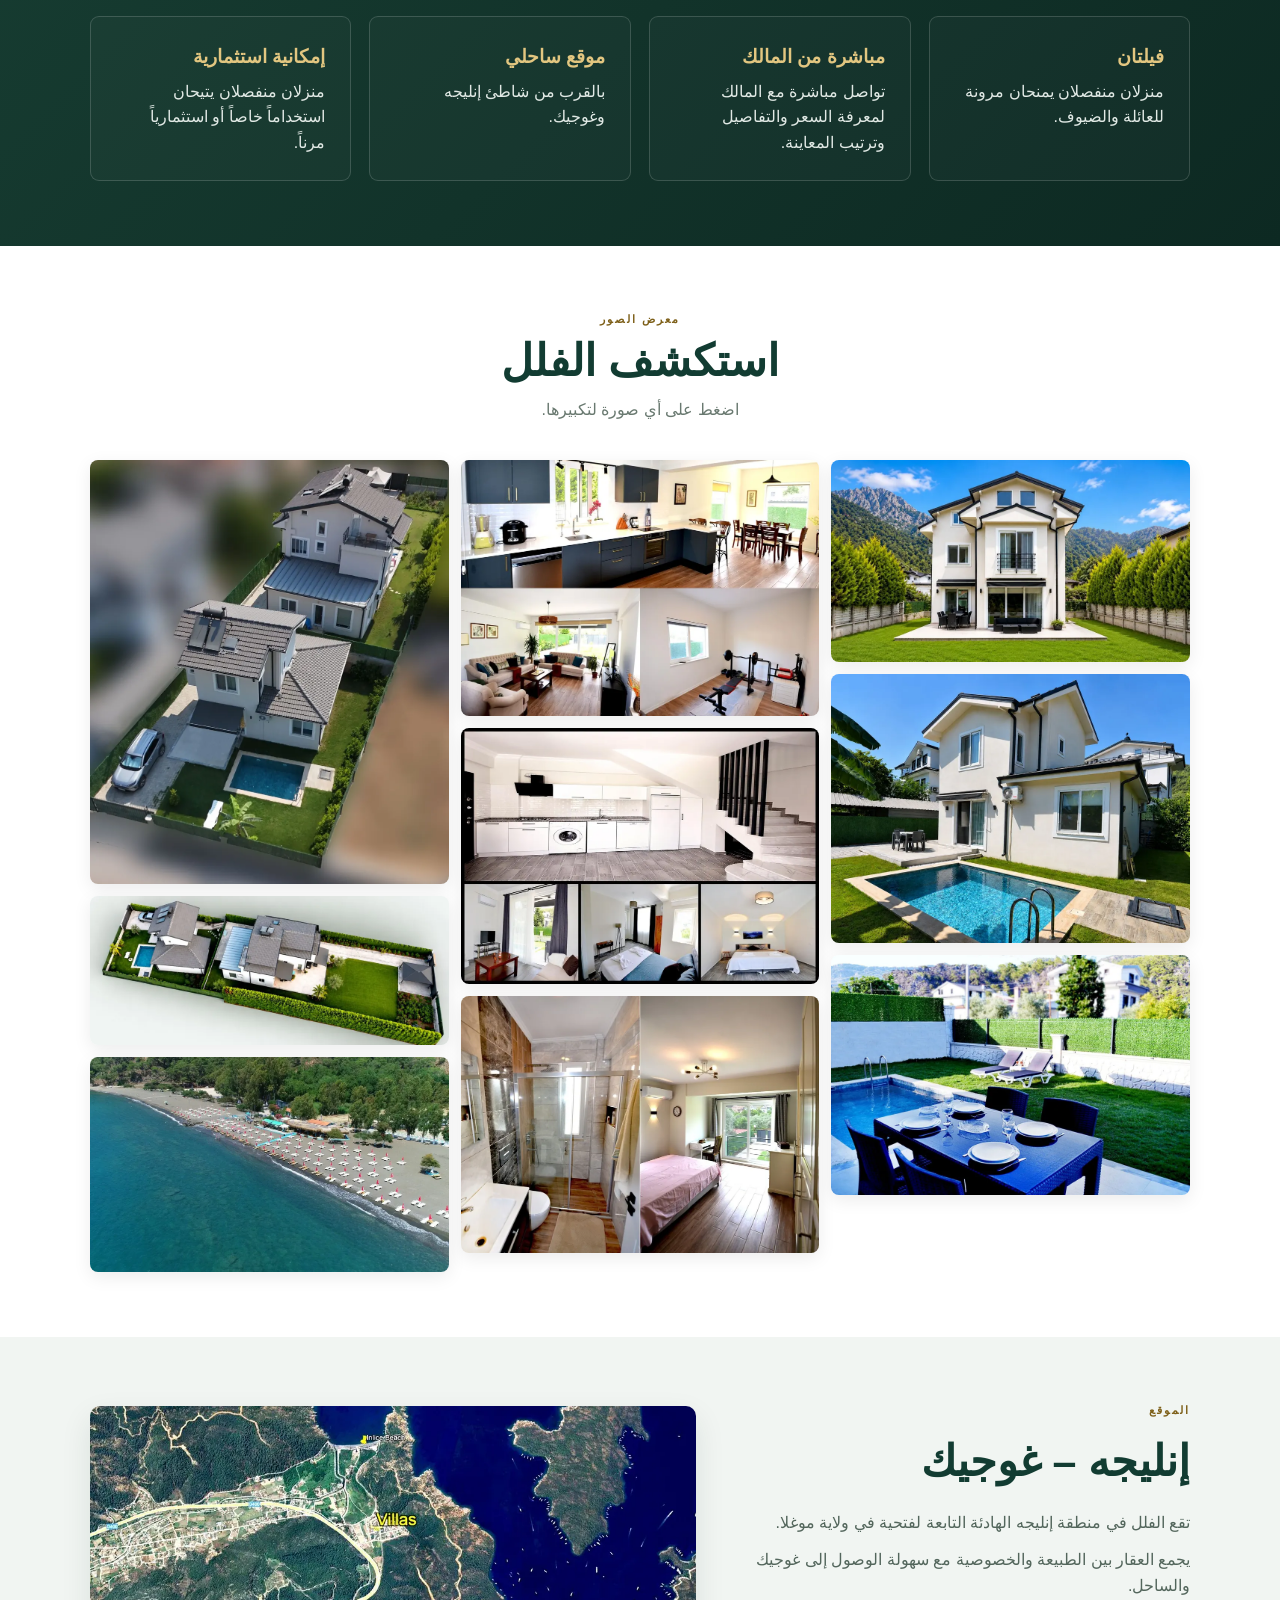
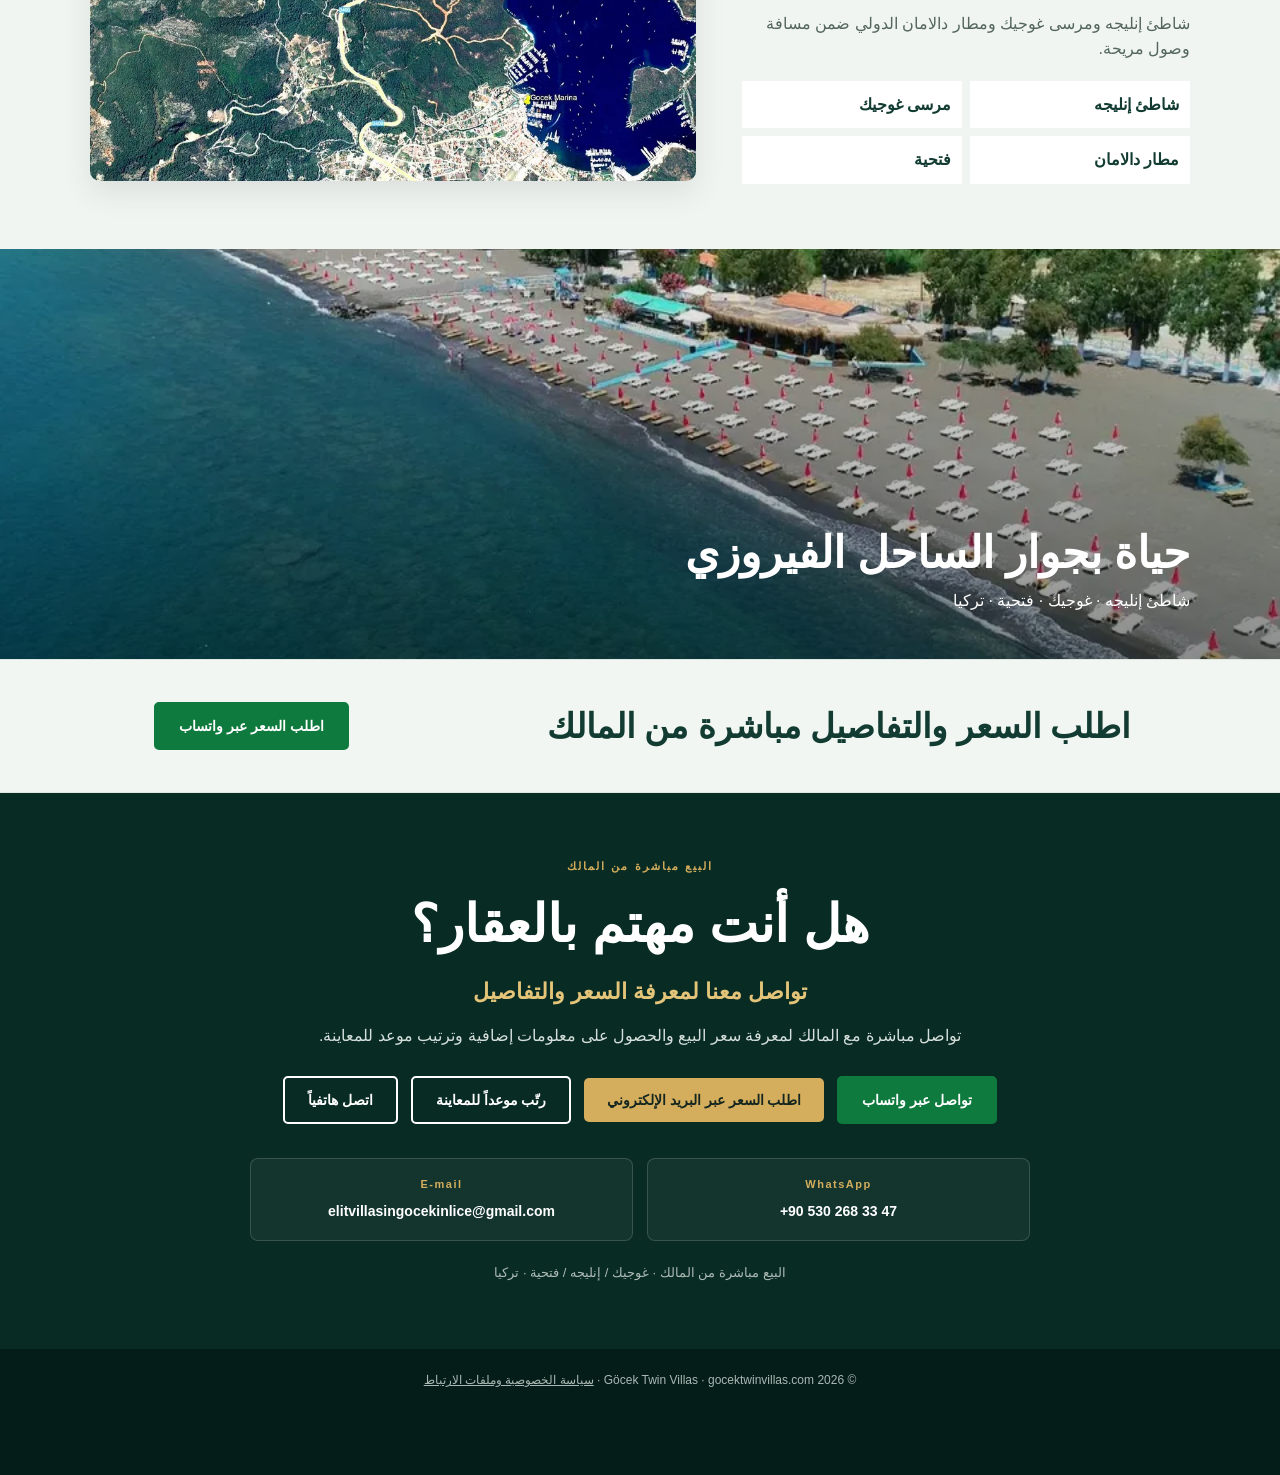
==== commit 54c93c79: "Add files via upload" ====
--- a/ar/index.html
+++ b/ar/index.html
@@ -352,7 +352,7 @@
 <div class="contact-info">
 <div class="contact-info-box">
 <span class="contact-info-label">WhatsApp</span>
-<a href="https://wa.me/905302683347" rel="noopener noreferrer" target="_blank">+90 530 268 33 47</a>
+<a href="https://wa.me/905302683347" rel="noopener noreferrer" target="_blank"><bdi dir="ltr">+90 530 268 33 47</bdi></a>
 </div>
 <div class="contact-info-box">
 <span class="contact-info-label">E-mail</span>
